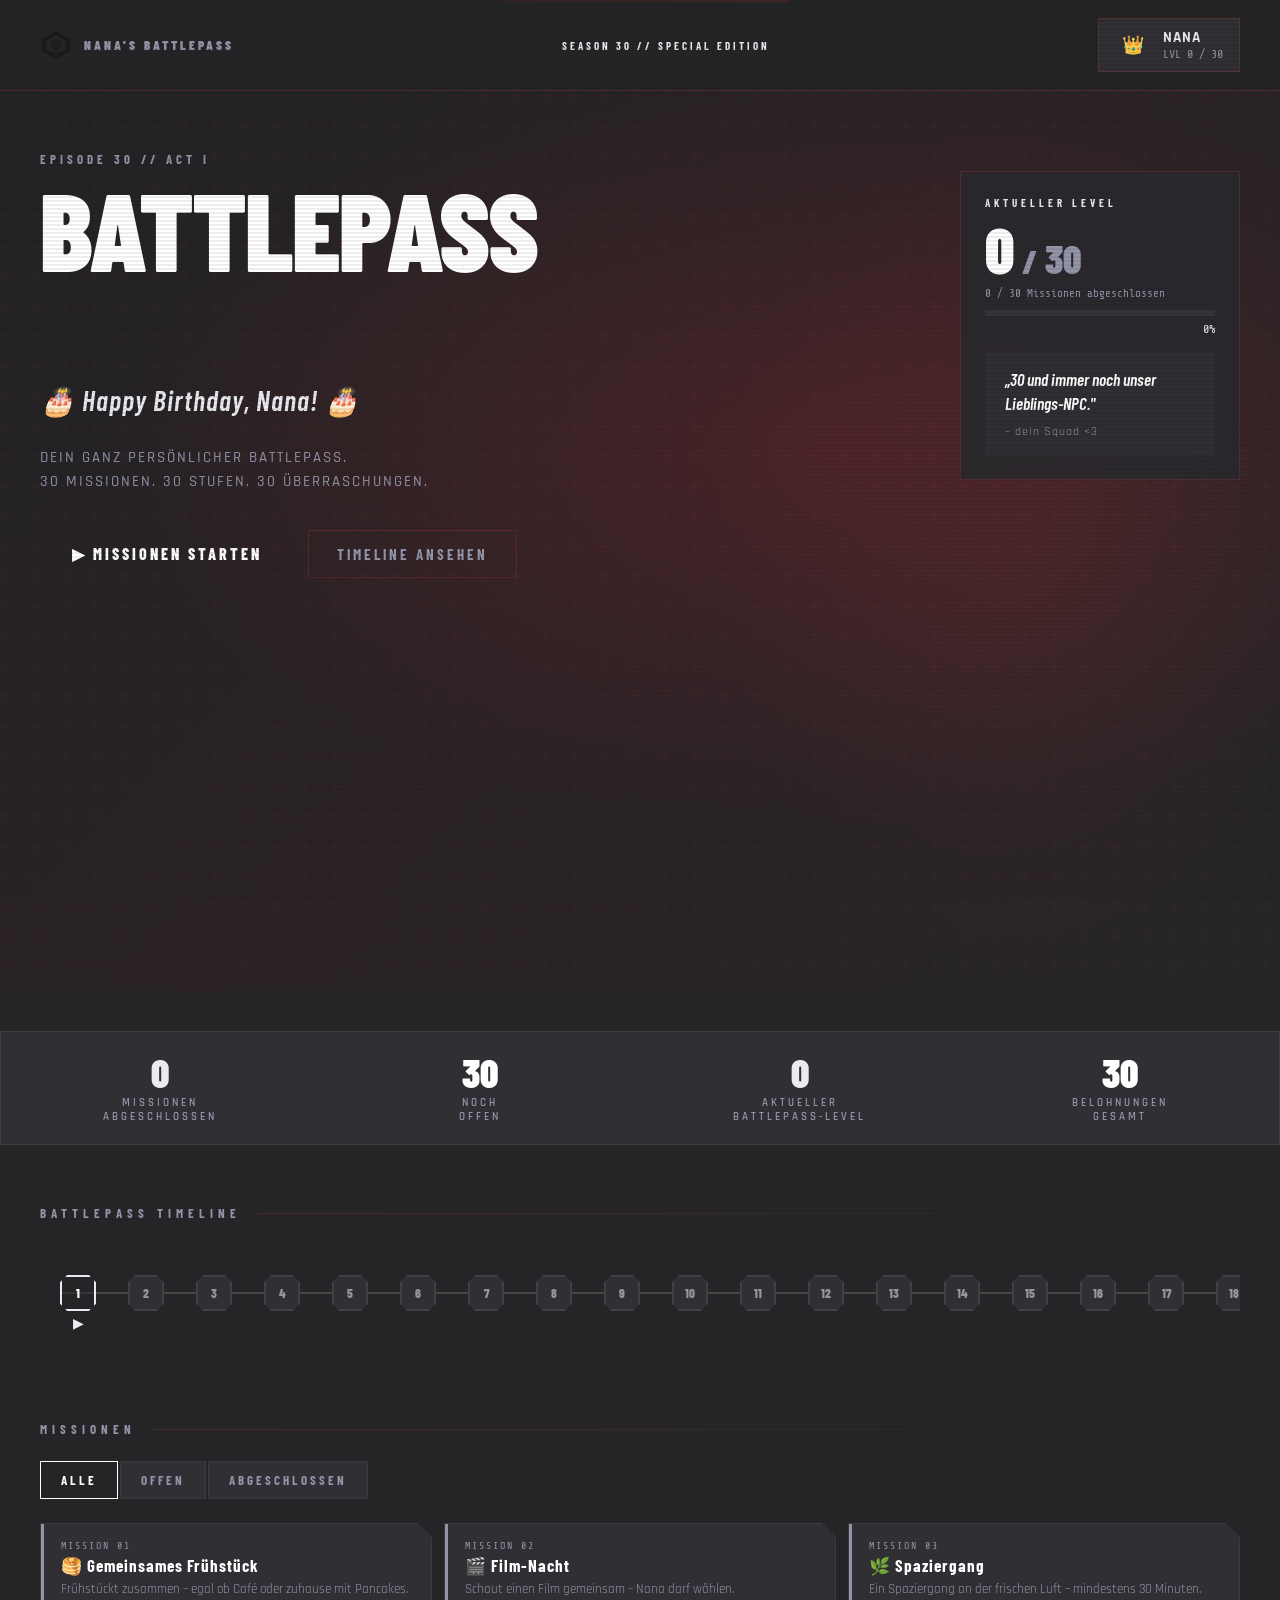
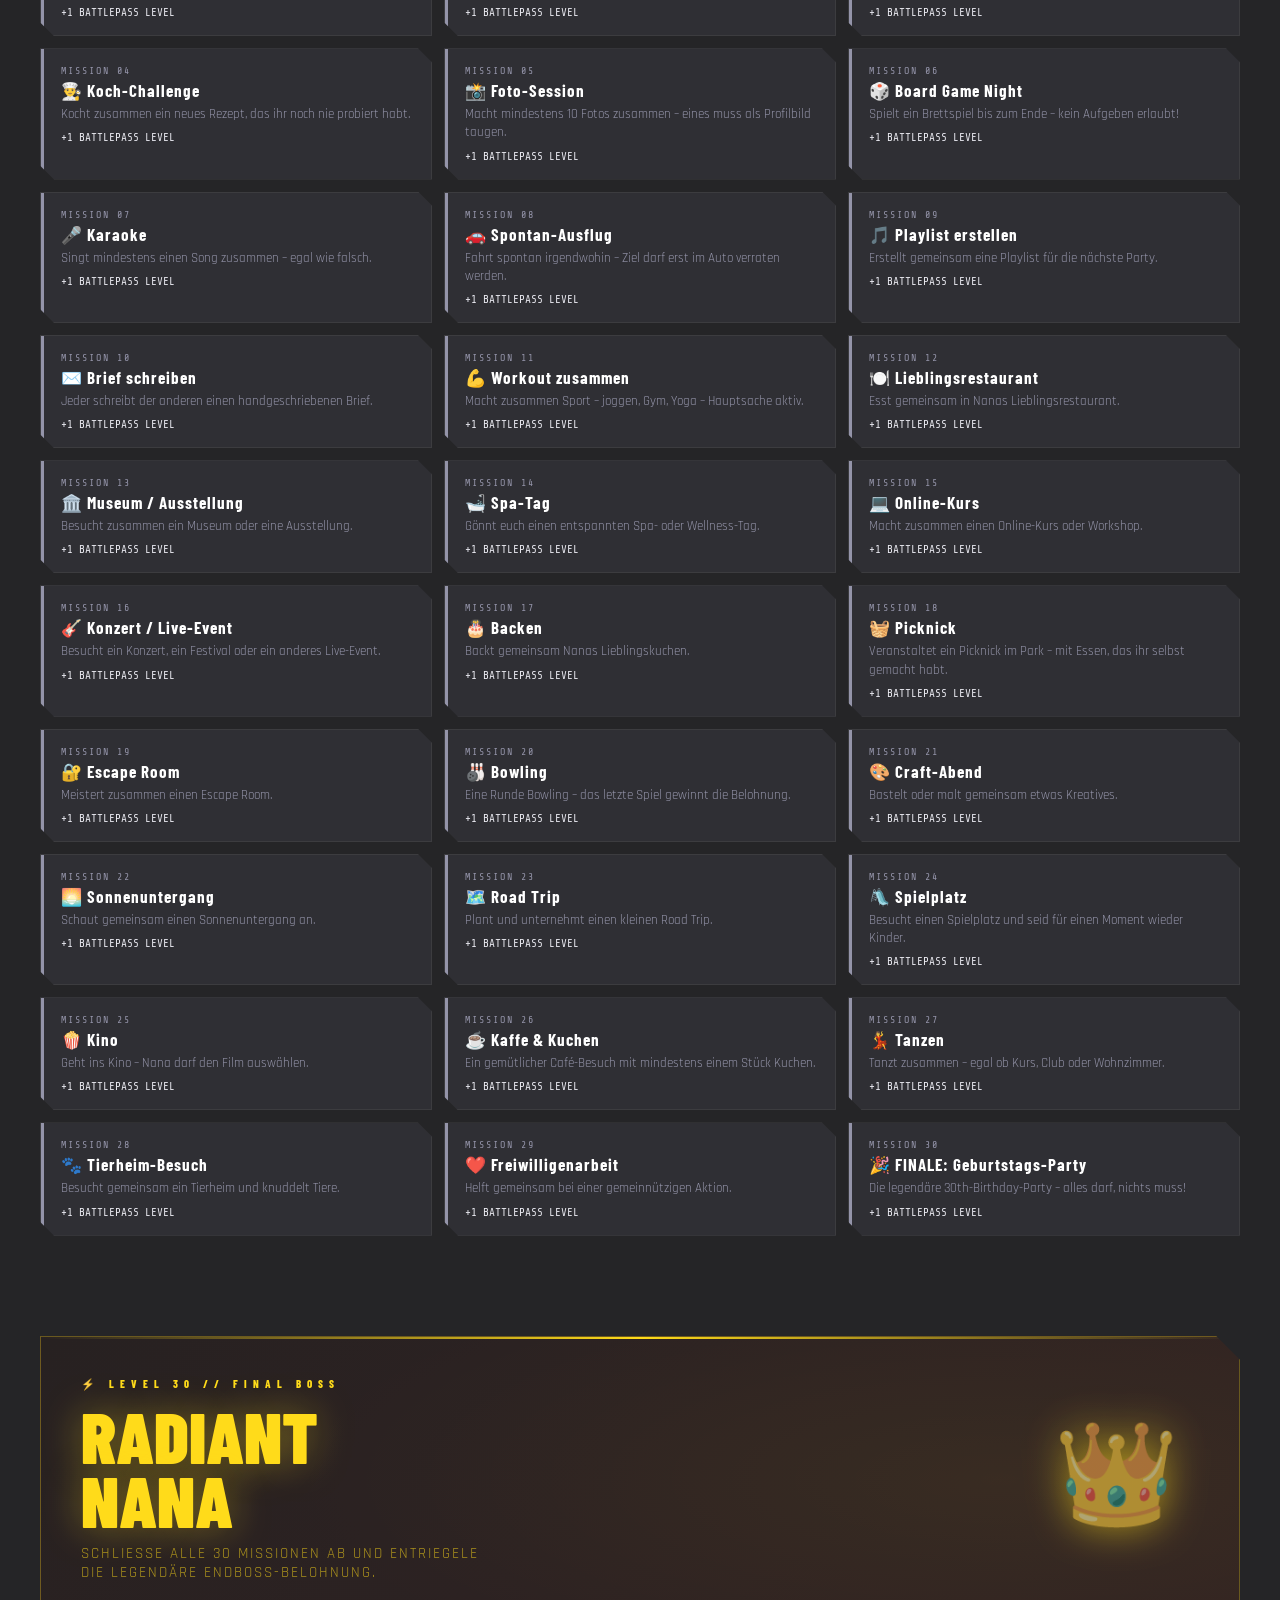
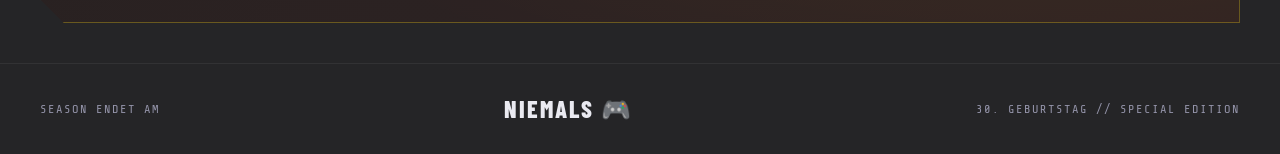
==== index.html @ 67cdf4f7 "Update index.html" ====
<!DOCTYPE html>
<html lang="de">
<head>
<meta charset="UTF-8">
<meta name="viewport" content="width=device-width, initial-scale=1.0">
<title>NANA'S BATTLEPASS // 30TH SEASON</title>
<link rel="preconnect" href="https://fonts.googleapis.com">
<link href="https://fonts.googleapis.com/css2?family=Rajdhani:wght@400;500;600;700&family=Barlow+Condensed:ital,wght@0,400;0,600;0,700;0,800;0,900;1,400&family=Share+Tech+Mono&display=swap" rel="stylesheet">
<style>
  :root {<!DOCTYPE html>
<html lang="de">
<head>
<meta charset="UTF-8">
<meta name="viewport" content="width=device-width, initial-scale=1.0">
<title>NANA'S BATTLEPASS // 30TH SEASON</title>
<link rel="preconnect" href="https://fonts.googleapis.com">
<link href="https://fonts.googleapis.com/css2?family=Rajdhani:wght@400;500;600;700&family=Barlow+Condensed:ital,wght@0,400;0,600;0,700;0,800;0,900;1,700;1,800;1,900&family=Share+Tech+Mono&display=swap" rel="stylesheet">
<link rel="stylesheet" href="style.css">
</head>
<body>
<div class="app">

<!-- ══════════════════ SIDEBAR ══════════════════ -->
<aside class="sidebar">

  <div class="sb-logo">
    <!-- Valorant V-Logo mit SVG Filter-Glow -->
    <svg viewBox="0 0 44 44" fill="none" xmlns="http://www.w3.org/2000/svg">
      <defs>
        <filter id="vglow" x="-40%" y="-40%" width="180%" height="180%">
          <feGaussianBlur in="SourceGraphic" stdDeviation="2.5" result="blur"/>
          <feMerge>
            <feMergeNode in="blur"/>
            <feMergeNode in="blur"/>
            <feMergeNode in="SourceGraphic"/>
          </feMerge>
        </filter>
      </defs>
      <path d="M6 8 L22 36 L38 8 L31 8 L22 26 L13 8Z"
            fill="#ff3848" filter="url(#vglow)"/>
    </svg>
  </div>

  <nav class="nav">
    <div class="nav-i on">
      <span class="ni">
        <!-- Crosshair icon -->
        <svg width="14" height="14" viewBox="0 0 14 14" fill="currentColor">
          <path d="M7 0v2.5M7 11.5V14M0 7h2.5M11.5 7H14M7 4.5a2.5 2.5 0 100 5 2.5 2.5 0 000-5z"/>
        </svg>
      </span>
      Battlepass
    </div>
    <div class="nav-i">
      <span class="ni">
        <svg width="14" height="14" viewBox="0 0 14 14" fill="currentColor">
          <rect x="1" y="2" width="12" height="1.5" rx=".5"/>
          <rect x="1" y="6" width="9" height="1.5" rx=".5"/>
          <rect x="1" y="10" width="11" height="1.5" rx=".5"/>
        </svg>
      </span>
      Missionen
    </div>
    <div class="nav-i">
      <span class="ni">
        <svg width="14" height="14" viewBox="0 0 14 14" fill="currentColor">
          <path d="M7 1L8.8 5.2l4.5.4-3.3 2.9 1 4.4L7 10.6l-4 2.3 1-4.4L.8 5.6l4.5-.4z"/>
        </svg>
      </span>
      Rewards
    </div>
    <div class="nav-i">
      <span class="ni">
        <svg width="14" height="14" viewBox="0 0 14 14" fill="currentColor">
          <rect x="1" y="1" width="12" height="9" rx="1" fill="none" stroke="currentColor" stroke-width="1.5"/>
          <path d="M4 13h6M7 10v3"/>
        </svg>
      </span>
      Agent File
    </div>
    <div class="nav-i">
      <span class="ni">
        <svg width="14" height="14" viewBox="0 0 14 14" fill="currentColor">
          <path d="M1 11l3-6 3 4 2-3 4 5H1z"/>
        </svg>
      </span>
      Stats
    </div>
    <div class="nav-i">
      <span class="ni">
        <svg width="14" height="14" viewBox="0 0 14 14" fill="currentColor">
          <circle cx="7" cy="7" r="6" fill="none" stroke="currentColor" stroke-width="1.5"/>
          <path d="M7 6v4M7 4v.5"/>
        </svg>
      </span>
      About Us
    </div>
  </nav>

  <!-- Sidebar bottom: episode label + controls -->
  <div class="sb-bot">
    <div class="sb-ep">EPISODE 30<br>ACT I</div>
    <div class="sb-row">
      <!-- Discord icon -->
      <span class="sb-btn" title="Discord">
        <svg width="16" height="16" viewBox="0 0 16 16" fill="currentColor">
          <path d="M13.4 3a11.6 11.6 0 00-2.9-.9l-.1.2c1 .3 2 .7 2.9 1.3a9.8 9.8 0 00-7.6 0C6.6 3 7.6 2.6 8.6 2.3l-.1-.2c-1 .2-2 .5-2.9.9A12 12 0 002 12.3a8.7 8.7 0 004.4 1.6l.7-1a6 6 0 01-1.8-.9l.4-.3a7 7 0 006.6 0l.4.3c-.6.4-1.2.7-1.8.9l.7 1A8.7 8.7 0 0014 12.3 12 12 0 0013.4 3zM6 10.5c-.7 0-1.3-.6-1.3-1.4S5.3 7.7 6 7.7s1.3.7 1.3 1.4S6.7 10.5 6 10.5zm4 0c-.7 0-1.3-.6-1.3-1.4s.6-1.4 1.3-1.4 1.3.7 1.3 1.4-.6 1.4-1.3 1.4z"/>
        </svg>
      </span>
      <!-- Settings icon -->
      <span class="sb-btn" title="Settings">
        <svg width="16" height="16" viewBox="0 0 16 16" fill="currentColor">
          <path d="M8 5a3 3 0 100 6A3 3 0 008 5zm0 1.5a1.5 1.5 0 110 3 1.5 1.5 0 010-3z"/>
          <path d="M8 0l1 2.3a6 6 0 011.7 1L13 2.6l1.4 1.4-1 2.3a6 6 0 010 2L15 10.6 13.4 12l-2.3-1a6 6 0 01-1.7 1L8 14.5l-1.5-1.5.3-2.5A6 6 0 015 9.5L2.6 10.6 1 9l1-2.3a6 6 0 010-2L.6 2.6 2.2 1l2.3 1A6 6 0 016 1L8 0z" opacity=".4"/>
        </svg>
      </span>
      <span class="sb-snd">SOUND: ON</span>
    </div>

    <!-- Red waveform decoration (like in screenshot) -->
    <svg width="140" height="18" viewBox="0 0 140 18" style="margin-top:8px;opacity:.35">
      <defs>
        <filter id="wglow"><feGaussianBlur stdDeviation="1" result="b"/><feMerge><feMergeNode in="b"/><feMergeNode in="SourceGraphic"/></feMerge></filter>
      </defs>
      <g fill="#ff3848" filter="url(#wglow)">
        <rect x="0"   y="8" width="3" height="2"/>
        <rect x="5"   y="6" width="3" height="6"/>
        <rect x="10"  y="4" width="3" height="10"/>
        <rect x="15"  y="7" width="3" height="4"/>
        <rect x="20"  y="5" width="3" height="8"/>
        <rect x="25"  y="9" width="3" height="1"/>
        <rect x="30"  y="6" width="3" height="6"/>
        <rect x="35"  y="3" width="3" height="12"/>
        <rect x="40"  y="7" width="3" height="4"/>
        <rect x="45"  y="5" width="3" height="8"/>
        <rect x="50"  y="8" width="3" height="2"/>
        <rect x="55"  y="4" width="3" height="10"/>
        <rect x="60"  y="6" width="3" height="6"/>
        <rect x="65"  y="9" width="3" height="1"/>
        <rect x="70"  y="5" width="3" height="8"/>
        <rect x="75"  y="3" width="3" height="12"/>
        <rect x="80"  y="7" width="3" height="4"/>
        <rect x="85"  y="6" width="3" height="6"/>
        <rect x="90"  y="8" width="3" height="2"/>
        <rect x="95"  y="5" width="3" height="8"/>
        <rect x="100" y="4" width="3" height="10"/>
        <rect x="105" y="7" width="3" height="4"/>
        <rect x="110" y="6" width="3" height="6"/>
        <rect x="115" y="9" width="3" height="1"/>
        <rect x="120" y="5" width="3" height="8"/>
        <rect x="125" y="3" width="3" height="12"/>
        <rect x="130" y="7" width="3" height="4"/>
        <rect x="135" y="8" width="3" height="2"/>
      </g>
    </svg>
  </div>

</aside><!-- /sidebar -->

<!-- ══════════════════ MAIN ══════════════════ -->
<div class="main">

  <!-- TOPBAR -->
  <div class="top">
    <div class="top-ep" id="hep-t"><b>EPISODE 30</b> // ACT I</div>
    <div class="top-r">
      <div class="pchip">
        <div class="pav" id="pav-t">👸</div>
        <div>
          <div class="pnm" id="pnm-t">Birthday Queen <span class="pcr">👑</span></div>
          <div class="plv" id="plv-t">Level 0</div>
        </div>
        <!-- Dropdown chevron -->
        <svg width="12" height="12" viewBox="0 0 12 12" fill="#6a6a82" style="margin-left:6px">
          <path d="M2 4l4 4 4-4" stroke="#6a6a82" stroke-width="1.5" fill="none" stroke-linecap="round"/>
        </svg>
      </div>
      <div class="menu-b"><span></span><span></span><span></span></div>
    </div>
  </div>

  <!-- CONTENT -->
  <div class="cnt">

    <!-- LEFT COLUMN -->
    <div class="lcol">

      <!-- ════ HERO BANNER ════ -->
      <div class="hero">
        <!-- Layered background with red radial glows -->
        <div class="hbg"></div>

        <!-- Diagonal red slashes (copied from screenshot geometry) -->
        <div class="hslash"></div>
        <div class="hslash"></div>
        <div class="hslash"></div>
        <div class="hslash"></div>

        <!-- Large Valorant V watermark behind character -->
        <svg class="h-vmark" viewBox="0 0 200 200" xmlns="http://www.w3.org/2000/svg">
          <path d="M20 20 L100 175 L180 20 L152 20 L100 135 L48 20Z" fill="#ff3848"/>
        </svg>

        <!-- Character silhouette + glow layers -->
        <div class="hchar">
          <div class="hchar-hair"></div>
          <div class="hchar-body"></div>
          <div class="hchar-glow"></div>
        </div>

        <!-- Floating annotation -->
        <div class="h-anno" id="hanno-t">
          <span class="big">30 und</span><br>immer noch<br>our duo &lt;3
        </div>

        <!-- Crown / icon above annotation (like screenshot) -->
        <div style="position:absolute;z-index:7;right:218px;top:8px;font-size:28px;
                    filter:drop-shadow(0 0 10px rgba(255,56,72,.6));opacity:.9;">👑</div>

        <!-- Hero text block -->
        <div class="htxt">
          <div class="h-ep" id="hep-t2"><b>EPISODE 30</b> // ACT I</div>

          <div class="h-title">
            BATTLEPASS<span class="h-title-k">N</span>
          </div>

          <!-- Italic script subtitle with decorative lines -->
          <div class="h-sub" id="hsub-t">🎂 Happy Birthday!</div>

          <div class="h-desc" id="hdesc-t">FÜR DIE BESTE GAMERIN &amp; DUO PARTNERIN &lt;3</div>

          <div class="h-btns">
            <button class="br" onclick="scrollBP()">BATTLEPASS ANSEHEN ›</button>
            <button class="bg"><span class="play-c">▶</span> TRAILER ABSPIELEN</button>
          </div>
        </div>

      </div><!-- /hero -->

      <!-- ════ BATTLEPASS LEVELS ════ -->
      <div class="bp-s">
        <div class="bp-lbl">BATTLEPASS LEVELS</div>
        <div class="bp-r" id="bp-row">
          <!-- Rendered by app.js -->
        </div>
      </div>

      <!-- ════ TIMELINE ════ -->
      <div class="tl-w">
        <div class="tl-r" id="tl-row">
          <!-- Rendered by app.js -->
        </div>
      </div>

      <!-- ════ BOTTOM PANEL ════ -->
      <div class="bot">

        <!-- Daily Missions -->
        <div class="bb daily">
          <div class="bb-t">
            DAILY MISSIONS
            <div class="bb-timer">
              <!-- Clock icon -->
              <svg width="10" height="10" viewBox="0 0 10 10" fill="#6a6a82">
                <circle cx="5" cy="5" r="4" fill="none" stroke="#6a6a82" stroke-width="1"/>
                <path d="M5 3v2.5l1.5 1" stroke="#6a6a82" stroke-width=".8" stroke-linecap="round" fill="none"/>
              </svg>
              <span id="tmr">07:42:18</span> BIS RESET
            </div>
          </div>
          <div id="dm-list"><!-- Rendered by app.js --></div>
        </div>

        <!-- Bottom Quote -->
        <div class="bb quote">
          <!-- Valorant mini-V logo (like in screenshot) -->
          <div class="bq-ic">
            <svg width="34" height="34" viewBox="0 0 44 44" fill="none">
              <defs>
                <filter id="bqglow" x="-50%" y="-50%" width="200%" height="200%">
                  <feGaussianBlur stdDeviation="2" result="b"/>
                  <feMerge><feMergeNode in="b"/><feMergeNode in="SourceGraphic"/></feMerge>
                </filter>
              </defs>
              <path d="M6 8 L22 36 L38 8 L31 8 L22 26 L13 8Z"
                    fill="#ff3848" filter="url(#bqglow)" opacity=".9"/>
            </svg>
          </div>
          <div>
            <div class="bq-t" id="bqt-t">Es ist nicht nur ein Spiel.<br>Es ist unsere Lobby.</div>
            <div class="bq-f" id="bqf-t">– seit gefühlt immer</div>
          </div>
        </div>

        <!-- Passive Ability -->
        <div class="bb abil">
          <div class="ab-h passive">PASSIVE ABILITY</div>
          <div class="ab-c">
            <div class="ab-i">❤️</div>
            <div>
              <div class="ab-t" id="abpt">Du machst jede Lobby einfach so.</div>
              <div class="ab-tag" id="abptag">[PASSIVE]</div>
            </div>
          </div>
        </div>

        <!-- Ultimate Ability -->
        <div class="bb abil">
          <div class="ab-h ult">ULTIMATE ABILITY</div>
          <div class="ab-c">
            <div class="ab-i">✨</div>
            <div>
              <div class="ab-t" id="abut">Bring Chaos, Good Vibes und Wins.</div>
              <div class="ab-tag" id="abutag">[ULT READY]</div>
            </div>
          </div>
        </div>

        <!-- Season End -->
        <div class="bb season">
          <div class="s-l">SAISON ENDET AM</div>
          <div class="s-d" id="sd-t">NIEMALS</div>
          <div class="s-s" id="ss-t">30. GEBURTSTAG</div>
          <div class="s-cake">🎂</div>
        </div>

      </div><!-- /bot -->

    </div><!-- /lcol -->

    <!-- ══════════════════ RIGHT COLUMN ══════════════════ -->
    <div class="rcol">

      <!-- Level display -->
      <div class="rl">
        <div class="rl-l">AKTUELLER LEVEL</div>
        <div class="rl-n">
          <span id="rln">0</span>
          <span class="rl-sep">/</span>
          <span class="rl-tot">30</span>
        </div>
        <div class="rl-sub"><span id="rlm">0</span> / 30 MISSIONEN ABGESCHLOSSEN</div>

        <!-- XP bar -->
        <div class="xp-o">
          <div class="xp-f" id="xpb" style="width:0%"></div>
        </div>
        <div class="xp-p" id="xpp">0%</div>
      </div>

      <!-- Quote block -->
      <div class="rq">
        <div class="rq-qm">❝</div>
        <div class="rq-t" id="rqt-t">Hardstuck?<br>Nein.<br>Lifestyle.</div>
        <div class="rq-f" id="rqf-t">– dein Onkel &amp; Duo</div>
        <!-- Gold rank badge (like in screenshot) -->
        <div class="rq-m">
          <svg width="32" height="32" viewBox="0 0 32 32">
            <defs>
              <filter id="gg"><feGaussianBlur stdDeviation="1.5" result="b"/><feMerge><feMergeNode in="b"/><feMergeNode in="SourceGraphic"/></feMerge></filter>
            </defs>
            <!-- Crown/rank icon -->
            <path d="M4 22 L8 10 L16 18 L24 10 L28 22Z" fill="#ffd44f" filter="url(#gg)"/>
            <path d="M4 22h24v3H4z" fill="#d4a520"/>
          </svg>
        </div>
      </div>

      <!-- Filter tabs -->
      <div class="rt">
        <div class="rtb on" onclick="setTab('all',this)">ALLE</div>
        <div class="rtb" onclick="setTab('open',this)">AKTIV</div>
        <div class="rtb" onclick="setTab('done',this)">BELOHNUNG</div>
        <div class="rtb" onclick="setTab('premium',this)">PREMIUM</div>
        <div class="rt-ar">
          <span class="rt-a">‹</span>
          <span class="rt-a">›</span>
        </div>
      </div>

      <!-- Mission list -->
      <div class="ml" id="m-list">
        <!-- Rendered by app.js -->
      </div>

    </div><!-- /rcol -->

  </div><!-- /cnt -->
</div><!-- /main -->
</div><!-- /app -->

<!-- ════════════════ MISSION MODAL ════════════════ -->
<div class="ov" id="m-ov">
  <div class="mdl">
    <button class="mx" onclick="clAll()">✕</button>
    <div class="mb">
      <span class="m-em" id="mm-ic">🎯</span>
      <div class="m-tag">MISSION ABSCHLIESSEN</div>
      <div class="m-nm" id="mm-nm">–</div>
      <div class="m-ds" id="mm-ds">–</div>
      <div class="m-acts">
        <button class="br" onclick="confirmM()">✓ ABSCHLIESSEN</button>
        <button class="bg" onclick="clAll()" style="justify-content:center">ABBRECHEN</button>
      </div>
    </div>
  </div>
</div>

<!-- ════════════════ REWARD MODAL ════════════════ -->
<div class="ov" id="r-ov">
  <div class="mdl">
    <button class="mx" onclick="clAll()">✕</button>
    <div class="mb">
      <div class="rw-badge" id="rw-bd">LEVEL 1 FREIGESCHALTET</div>
      <div id="rw-env">
        <div class="rw-box" onclick="reveal()">🎁</div>
        <div class="rw-hint">⬡ TIPPE ZUM ÖFFNEN ⬡</div>
      </div>
      <div class="rw-rev" id="rw-rev">
        <div class="rw-nm" id="rw-nm">???</div>
        <div class="rw-rd" id="rw-ds">???</div>
      </div>
      <button class="bg" style="margin-top:16px;width:100%;justify-content:center" onclick="clAll()">WEITER</button>
    </div>
  </div>
</div>

<!-- ════════════════ LEVEL UP BANNER ════════════════ -->
<div class="lu" id="lu">
  <div class="lu-l">⬡ LEVEL UP ⬡</div>
  <div class="lu-n" id="lu-n">1</div>
</div>

<!-- ════════════════ CONFETTI ════════════════ -->
<div class="cfl" id="cfl"></div>

<!-- Scripts: config first, then app -->
<script src="config.js"></script>
<script src="app.js"></script>
</body>
</html>
    --red: #ff2a2a;
    --red-dark: #b81c1c;
    --red-glow: rgba(255, 42, 42, 0.4);
    --gold: #ffd700;
    --gold-glow: rgba(255, 215, 0, 0.4);
    --bg: #0d0d0f;
    --bg2: #111114;
    --bg3: #18181d;
    --bg4: #1e1e25;
    --text: #e8e8f0;
    --text-dim: #8888a0;
    --border: rgba(255,42,42,0.18);
    --border-dim: rgba(255,255,255,0.06);
    --cyan: #00e5ff;
    --purple: #a855f7;
  }

  *, *::before, *::after { box-sizing: border-box; margin: 0; padding: 0; }

  html { scroll-behavior: smooth; }

  body {
    background: var(--bg);
    color: var(--text);
    font-family: 'Rajdhani', sans-serif;
    min-height: 100vh;
    overflow-x: hidden;
  }

  /* ── SCANLINES & NOISE OVERLAY ── */
  body::before {
    content: '';
    position: fixed; inset: 0;
    background: repeating-linear-gradient(
      0deg,
      transparent,
      transparent 2px,
      rgba(0,0,0,0.08) 2px,
      rgba(0,0,0,0.08) 4px
    );
    pointer-events: none;
    z-index: 9999;
  }

  /* ── HERO SECTION ── */
  .hero {
    position: relative;
    min-height: 100vh;
    display: flex;
    flex-direction: column;
    overflow: hidden;
  }

  .hero-bg {
    position: absolute; inset: 0;
    background:
      radial-gradient(ellipse 80% 60% at 65% 40%, rgba(180,20,20,0.22) 0%, transparent 70%),
      radial-gradient(ellipse 40% 80% at 80% 50%, rgba(255,42,42,0.08) 0%, transparent 60%),
      linear-gradient(135deg, #0a0a0c 0%, #12090e 50%, #0d0d0f 100%);
    z-index: 0;
  }

  .hero-bg::after {
    content: '';
    position: absolute; inset: 0;
    background:
      url("data:image/svg+xml,%3Csvg width='60' height='60' viewBox='0 0 60 60' xmlns='http://www.w3.org/2000/svg'%3E%3Cg fill='none' fill-rule='evenodd'%3E%3Cg fill='%23ff2a2a' fill-opacity='0.03'%3E%3Cpath d='M36 34v-4h-2v4h-4v2h4v4h2v-4h4v-2h-4zm0-30V0h-2v4h-4v2h4v4h2V6h4V4h-4zM6 34v-4H4v4H0v2h4v4h2v-4h4v-2H6zM6 4V0H4v4H0v2h4v4h2V6h4V4H6z'/%3E%3C/g%3E%3C/g%3E%3C/svg%3E");
  }

  /* ── TOP BAR ── */
  .topbar {
    position: relative; z-index: 10;
    display: flex; align-items: center; justify-content: space-between;
    padding: 18px 40px;
    border-bottom: 1px solid var(--border);
    background: rgba(13,13,15,0.7);
    backdrop-filter: blur(12px);
  }

  .logo {
    display: flex; align-items: center; gap: 12px;
    font-family: 'Barlow Condensed', sans-serif;
    font-weight: 900; font-size: 13px; letter-spacing: 3px;
    color: var(--text-dim);
    text-transform: uppercase;
  }

  .logo-icon {
    width: 32px; height: 32px;
  }

  .logo-icon path { fill: var(--red); }

  .season-badge {
    font-family: 'Barlow Condensed', sans-serif;
    font-size: 11px; font-weight: 700; letter-spacing: 3px;
    color: var(--red);
    border: 1px solid var(--red);
    padding: 4px 12px;
    text-transform: uppercase;
  }

  .profile-chip {
    display: flex; align-items: center; gap: 12px;
    background: var(--bg3);
    border: 1px solid var(--border);
    padding: 8px 16px;
  }

  .profile-avatar {
    width: 36px; height: 36px;
    background: linear-gradient(135deg, var(--red-dark), var(--red));
    display: flex; align-items: center; justify-content: center;
    font-size: 18px;
  }

  .profile-info { line-height: 1.2; }
  .profile-name { font-weight: 700; font-size: 15px; letter-spacing: 1px; }
  .profile-level { font-size: 12px; color: var(--text-dim); font-family: 'Share Tech Mono', monospace; }

  /* ── HERO CONTENT ── */
  .hero-content {
    position: relative; z-index: 5;
    padding: 60px 40px 40px;
    max-width: 700px;
  }

  .episode-label {
    font-family: 'Barlow Condensed', sans-serif;
    font-size: 13px; font-weight: 700; letter-spacing: 4px;
    color: var(--text-dim); text-transform: uppercase;
    margin-bottom: 12px;
  }

  .episode-label span { color: var(--red); }

  .hero-title {
    font-family: 'Barlow Condensed', sans-serif;
    font-size: clamp(60px, 9vw, 110px);
    font-weight: 900; line-height: 0.9;
    text-transform: uppercase;
    letter-spacing: -2px;
    margin-bottom: 6px;
  }

  .hero-title .title-main { color: #fff; display: block; }

  .hero-title .title-accent {
    color: transparent;
    -webkit-text-stroke: 2px var(--red);
    display: block;
    font-style: italic;
  }

  .hero-subtitle {
    font-family: 'Barlow Condensed', sans-serif;
    font-size: clamp(18px, 3vw, 28px);
    font-weight: 600; font-style: italic;
    color: var(--red);
    margin-bottom: 28px;
    letter-spacing: 1px;
  }

  .hero-desc {
    font-size: 15px; font-weight: 500;
    color: var(--text-dim); letter-spacing: 2px;
    text-transform: uppercase;
    margin-bottom: 36px;
    max-width: 500px;
    line-height: 1.6;
  }

  .hero-btns { display: flex; gap: 14px; flex-wrap: wrap; }

  .btn-primary {
    background: var(--red);
    color: #fff;
    border: none;
    padding: 14px 32px;
    font-family: 'Barlow Condensed', sans-serif;
    font-weight: 800; font-size: 16px; letter-spacing: 3px;
    text-transform: uppercase;
    cursor: pointer;
    position: relative;
    overflow: hidden;
    transition: all 0.2s;
    clip-path: polygon(0 0, calc(100% - 10px) 0, 100% 10px, 100% 100%, 10px 100%, 0 calc(100% - 10px));
  }

  .btn-primary:hover { background: #ff4444; transform: translateY(-2px); box-shadow: 0 8px 30px var(--red-glow); }

  .btn-secondary {
    background: transparent;
    color: var(--text-dim);
    border: 1px solid var(--border);
    padding: 14px 28px;
    font-family: 'Barlow Condensed', sans-serif;
    font-weight: 700; font-size: 15px; letter-spacing: 3px;
    text-transform: uppercase;
    cursor: pointer;
    transition: all 0.2s;
  }

  .btn-secondary:hover { border-color: var(--red); color: var(--red); }

  /* ── PROGRESS PANEL ── */
  .progress-panel {
    position: absolute;
    top: 80px; right: 40px;
    width: 280px;
    z-index: 10;
  }

  .progress-panel-inner {
    background: rgba(18,18,22,0.92);
    border: 1px solid var(--border);
    padding: 24px;
    backdrop-filter: blur(20px);
    position: relative;
  }

  .progress-panel-inner::before {
    content: '';
    position: absolute; top: 0; left: 0; right: 0;
    height: 2px;
    background: linear-gradient(90deg, var(--red), transparent);
  }

  .progress-label {
    font-family: 'Barlow Condensed', sans-serif;
    font-size: 11px; font-weight: 700; letter-spacing: 4px;
    color: var(--red); text-transform: uppercase;
    margin-bottom: 8px;
  }

  #current-level-display {
    font-family: 'Barlow Condensed', sans-serif;
    font-size: 64px; font-weight: 900; line-height: 1;
    color: #fff;
    display: flex; align-items: baseline; gap: 8px;
  }

  #current-level-display .of { font-size: 32px; color: var(--text-dim); }
  #current-level-display .total { font-size: 40px; color: var(--text-dim); }

  .xp-label {
    font-family: 'Share Tech Mono', monospace;
    font-size: 11px; color: var(--text-dim);
    margin: 6px 0 10px;
  }

  .xp-label span { color: var(--red); }

  .progress-bar-outer {
    background: rgba(255,255,255,0.06);
    height: 6px;
    position: relative; overflow: hidden;
  }

  .progress-bar-fill {
    height: 100%;
    background: linear-gradient(90deg, var(--red-dark), var(--red));
    transition: width 1s ease;
    position: relative;
  }

  .progress-bar-fill::after {
    content: '';
    position: absolute; right: 0; top: -2px;
    width: 10px; height: 10px;
    background: var(--red);
    border-radius: 50%;
    box-shadow: 0 0 8px var(--red);
  }

  .progress-pct {
    font-family: 'Share Tech Mono', monospace;
    font-size: 12px; color: var(--red);
    text-align: right; margin-top: 6px;
  }

  /* ── QUOTE BOX ── */
  .quote-box {
    background: rgba(24,24,29,0.9);
    border-left: 3px solid var(--red);
    padding: 16px 20px;
    margin-top: 16px;
    position: relative;
  }

  .quote-text {
    font-family: 'Barlow Condensed', sans-serif;
    font-size: 17px; font-weight: 600; font-style: italic;
    line-height: 1.4; color: #fff;
  }

  .quote-from {
    font-size: 12px; color: var(--text-dim);
    margin-top: 8px; letter-spacing: 1px;
  }

  /* ── BATTLEPASS SECTION ── */
  .section {
    position: relative; z-index: 5;
    padding: 0 40px 60px;
  }

  .section-title {
    font-family: 'Barlow Condensed', sans-serif;
    font-size: 13px; font-weight: 700; letter-spacing: 5px;
    text-transform: uppercase; color: var(--text-dim);
    margin-bottom: 24px;
    display: flex; align-items: center; gap: 16px;
  }

  .section-title::after {
    content: '';
    flex: 1; height: 1px;
    background: linear-gradient(90deg, var(--border), transparent);
  }

  /* ── TIMELINE ── */
  .timeline-wrapper {
    position: relative;
    padding: 20px 0 40px;
    overflow-x: auto;
    scrollbar-width: thin;
    scrollbar-color: var(--red) transparent;
  }

  .timeline {
    display: flex;
    align-items: center;
    gap: 0;
    min-width: max-content;
    padding: 10px 20px;
    position: relative;
  }

  .timeline-line {
    position: absolute;
    left: 20px; right: 20px;
    top: 50%;
    height: 2px;
    background: rgba(255,255,255,0.08);
    transform: translateY(-50%);
    z-index: 0;
  }

  .timeline-node {
    position: relative; z-index: 1;
    display: flex; flex-direction: column; align-items: center;
    cursor: pointer;
    transition: transform 0.2s;
  }

  .timeline-node:hover { transform: translateY(-4px); }

  .timeline-connector {
    width: 32px; height: 2px;
    background: rgba(255,255,255,0.08);
    z-index: 0;
  }

  .timeline-connector.done { background: var(--red); }

  .node-dot {
    width: 36px; height: 36px;
    border: 2px solid rgba(255,255,255,0.15);
    background: var(--bg2);
    display: flex; align-items: center; justify-content: center;
    position: relative;
    transition: all 0.3s;
    clip-path: polygon(20% 0%, 80% 0%, 100% 20%, 100% 80%, 80% 100%, 20% 100%, 0% 80%, 0% 20%);
  }

  .timeline-node.done .node-dot {
    border-color: var(--red);
    background: var(--red-dark);
    box-shadow: 0 0 12px var(--red-glow);
  }

  .timeline-node.current .node-dot {
    border-color: var(--red);
    background: var(--red);
    box-shadow: 0 0 20px var(--red-glow), 0 0 40px var(--red-glow);
    animation: pulse 2s infinite;
  }

  .timeline-node.locked .node-dot {
    border-color: rgba(255,255,255,0.08);
    background: var(--bg3);
  }

  @keyframes pulse {
    0%, 100% { box-shadow: 0 0 20px var(--red-glow), 0 0 40px var(--red-glow); }
    50% { box-shadow: 0 0 30px var(--red-glow), 0 0 60px var(--red-glow); }
  }

  .node-num {
    font-family: 'Barlow Condensed', sans-serif;
    font-size: 13px; font-weight: 800;
    color: rgba(255,255,255,0.5);
  }

  .timeline-node.done .node-num,
  .timeline-node.current .node-num { color: #fff; }

  .node-icon {
    font-size: 14px;
    position: absolute; bottom: -22px;
  }

  /* ── MISSIONS GRID ── */
  .missions-grid {
    display: grid;
    grid-template-columns: repeat(auto-fill, minmax(300px, 1fr));
    gap: 12px;
    margin-top: 24px;
  }

  .mission-card {
    background: var(--bg3);
    border: 1px solid var(--border-dim);
    padding: 16px 20px;
    cursor: pointer;
    transition: all 0.25s;
    position: relative;
    overflow: hidden;
    clip-path: polygon(0 0, calc(100% - 14px) 0, 100% 14px, 100% 100%, 14px 100%, 0 calc(100% - 14px));
  }

  .mission-card::before {
    content: '';
    position: absolute; left: 0; top: 0; bottom: 0;
    width: 3px;
    background: var(--text-dim);
    transition: background 0.3s;
  }

  .mission-card:hover {
    border-color: var(--border);
    background: var(--bg4);
    transform: translateX(4px);
  }

  .mission-card:hover::before { background: var(--red); }

  .mission-card.completed {
    border-color: rgba(255,42,42,0.3);
    background: rgba(184,28,28,0.12);
  }

  .mission-card.completed::before { background: var(--red); }

  .mission-card.completed::after {
    content: '✓';
    position: absolute; right: 16px; top: 50%;
    transform: translateY(-50%);
    font-size: 22px; color: var(--red);
    font-family: 'Barlow Condensed', sans-serif; font-weight: 900;
  }

  .mission-number {
    font-family: 'Share Tech Mono', monospace;
    font-size: 10px; color: var(--text-dim);
    letter-spacing: 2px; margin-bottom: 4px;
  }

  .mission-title {
    font-family: 'Barlow Condensed', sans-serif;
    font-size: 17px; font-weight: 700; letter-spacing: 1px;
    color: #fff; margin-bottom: 4px;
  }

  .mission-desc {
    font-size: 13px; color: var(--text-dim);
    line-height: 1.4;
  }

  .mission-xp {
    font-family: 'Share Tech Mono', monospace;
    font-size: 11px; color: var(--red);
    margin-top: 8px;
  }

  /* ── REWARD MODAL ── */
  .modal-overlay {
    position: fixed; inset: 0;
    background: rgba(0,0,0,0.85);
    z-index: 1000;
    display: flex; align-items: center; justify-content: center;
    opacity: 0; pointer-events: none;
    transition: opacity 0.3s;
    backdrop-filter: blur(8px);
  }

  .modal-overlay.active { opacity: 1; pointer-events: all; }

  .modal {
    background: var(--bg2);
    border: 1px solid var(--border);
    width: 90%; max-width: 500px;
    position: relative;
    padding: 40px;
    transform: scale(0.9) translateY(20px);
    transition: all 0.3s;
    clip-path: polygon(0 0, calc(100% - 20px) 0, 100% 20px, 100% 100%, 20px 100%, 0 calc(100% - 20px));
  }

  .modal-overlay.active .modal {
    transform: scale(1) translateY(0);
  }

  .modal::before {
    content: '';
    position: absolute; top: 0; left: 0; right: 0;
    height: 2px;
    background: linear-gradient(90deg, var(--red), transparent, var(--red));
  }

  .modal-close {
    position: absolute; top: 16px; right: 20px;
    background: none; border: none; color: var(--text-dim);
    font-size: 22px; cursor: pointer; font-family: 'Barlow Condensed', sans-serif; font-weight: 700;
    transition: color 0.2s;
  }

  .modal-close:hover { color: var(--red); }

  /* Mission complete modal */
  .modal-type-mission .modal-icon { font-size: 48px; margin-bottom: 16px; text-align: center; }
  .modal-type-mission .modal-title {
    font-family: 'Barlow Condensed', sans-serif;
    font-size: 28px; font-weight: 900; letter-spacing: 2px;
    text-transform: uppercase; color: var(--red);
    text-align: center; margin-bottom: 8px;
  }
  .modal-type-mission .modal-body {
    font-size: 15px; color: var(--text-dim); text-align: center; line-height: 1.6;
    margin-bottom: 24px;
  }

  /* Reward modal */
  .modal-type-reward .reward-envelope {
    text-align: center; margin-bottom: 24px;
    cursor: pointer;
  }

  .reward-box {
    width: 120px; height: 120px;
    margin: 0 auto 16px;
    background: linear-gradient(135deg, #1a0a0a, #2a0f0f);
    border: 2px solid var(--red);
    display: flex; align-items: center; justify-content: center;
    font-size: 50px;
    position: relative;
    animation: float 3s ease-in-out infinite;
    box-shadow: 0 0 30px var(--red-glow), inset 0 0 30px rgba(255,42,42,0.1);
    clip-path: polygon(10% 0%, 90% 0%, 100% 10%, 100% 90%, 90% 100%, 10% 100%, 0% 90%, 0% 10%);
  }

  @keyframes float {
    0%, 100% { transform: translateY(0); }
    50% { transform: translateY(-10px); }
  }

  .reward-box::after {
    content: '';
    position: absolute; inset: -4px;
    border: 1px solid rgba(255,42,42,0.2);
    clip-path: polygon(10% 0%, 90% 0%, 100% 10%, 100% 90%, 90% 100%, 10% 100%, 0% 90%, 0% 10%);
    animation: spin 4s linear infinite;
  }

  @keyframes spin {
    0% { transform: rotate(0deg); }
    100% { transform: rotate(360deg); }
  }

  .reward-reveal-text {
    font-family: 'Barlow Condensed', sans-serif;
    font-size: 14px; font-weight: 700; letter-spacing: 3px;
    color: var(--red); text-transform: uppercase;
    animation: blink 1.5s infinite;
  }

  @keyframes blink {
    0%, 100% { opacity: 1; }
    50% { opacity: 0.4; }
  }

  .reward-content { display: none; text-align: center; }
  .reward-content.revealed { display: block; animation: fadeIn 0.5s ease; }

  @keyframes fadeIn {
    from { opacity: 0; transform: scale(0.8); }
    to { opacity: 1; transform: scale(1); }
  }

  .reward-name {
    font-family: 'Barlow Condensed', sans-serif;
    font-size: 32px; font-weight: 900; letter-spacing: 2px;
    color: var(--gold);
    text-shadow: 0 0 20px var(--gold-glow);
    text-transform: uppercase; margin-bottom: 12px;
  }

  .reward-desc {
    font-size: 15px; color: var(--text-dim); line-height: 1.6;
    max-width: 360px; margin: 0 auto;
  }

  .reward-level-badge {
    font-family: 'Barlow Condensed', sans-serif;
    font-size: 11px; font-weight: 800; letter-spacing: 4px;
    color: var(--red); text-transform: uppercase;
    border: 1px solid var(--red);
    display: inline-block; padding: 4px 12px;
    margin-bottom: 20px;
  }

  /* ── STATS BAR ── */
  .stats-bar {
    display: flex; gap: 1px;
    background: var(--border-dim);
    margin: 40px 0 0;
    border: 1px solid var(--border-dim);
  }

  .stat-item {
    flex: 1;
    background: var(--bg3);
    padding: 20px;
    text-align: center;
  }

  .stat-value {
    font-family: 'Barlow Condensed', sans-serif;
    font-size: 40px; font-weight: 900;
    color: #fff; line-height: 1;
  }

  .stat-value.red { color: var(--red); }

  .stat-label {
    font-size: 11px; font-weight: 600; letter-spacing: 3px;
    color: var(--text-dim); text-transform: uppercase;
    margin-top: 4px;
  }

  /* ── FINAL BOSS ── */
  .final-boss {
    margin: 40px 40px;
    background: linear-gradient(135deg, #0f0808, #1a0a0a);
    border: 1px solid rgba(255,215,0,0.3);
    padding: 40px;
    position: relative;
    overflow: hidden;
    clip-path: polygon(0 0, calc(100% - 24px) 0, 100% 24px, 100% 100%, 24px 100%, 0 calc(100% - 24px));
  }

  .final-boss::before {
    content: '';
    position: absolute; inset: 0;
    background: radial-gradient(ellipse 60% 80% at 80% 50%, rgba(255,215,0,0.05), transparent);
  }

  .final-boss::after {
    content: '';
    position: absolute; top: 0; left: 0; right: 0;
    height: 2px;
    background: linear-gradient(90deg, transparent, var(--gold), transparent);
  }

  .final-boss-label {
    font-family: 'Barlow Condensed', sans-serif;
    font-size: 11px; font-weight: 800; letter-spacing: 6px;
    color: var(--gold); text-transform: uppercase;
    margin-bottom: 12px;
  }

  .final-boss-title {
    font-family: 'Barlow Condensed', sans-serif;
    font-size: clamp(36px, 6vw, 72px);
    font-weight: 900; line-height: 0.9;
    text-transform: uppercase;
    color: var(--gold);
    text-shadow: 0 0 40px var(--gold-glow);
    margin-bottom: 12px;
  }

  .final-boss-sub {
    font-size: 15px; color: rgba(255,215,0,0.6);
    letter-spacing: 2px; text-transform: uppercase;
    max-width: 400px;
  }

  .final-boss-icon {
    position: absolute; right: 60px; top: 50%;
    transform: translateY(-50%);
    font-size: 100px;
    opacity: 0.6;
    filter: drop-shadow(0 0 20px gold);
  }

  /* ── FOOTER ── */
  .footer {
    border-top: 1px solid var(--border-dim);
    padding: 30px 40px;
    display: flex; justify-content: space-between; align-items: center;
    flex-wrap: wrap; gap: 16px;
  }

  .footer-text {
    font-size: 12px; color: var(--text-dim);
    letter-spacing: 2px; text-transform: uppercase;
    font-family: 'Share Tech Mono', monospace;
  }

  .footer-date {
    font-family: 'Barlow Condensed', sans-serif;
    font-size: 24px; font-weight: 800;
    color: var(--red); letter-spacing: 2px;
  }

  /* ── CONFETTI ── */
  .confetti-container {
    position: fixed; inset: 0; pointer-events: none; z-index: 2000;
  }

  .confetti-piece {
    position: absolute;
    width: 8px; height: 8px;
    opacity: 0;
    animation: confettiFall 2.5s ease-in forwards;
  }

  @keyframes confettiFall {
    0% { transform: translateY(-20px) rotate(0deg); opacity: 1; }
    100% { transform: translateY(100vh) rotate(720deg); opacity: 0; }
  }

  /* ── LEVEL UP BANNER ── */
  .levelup-banner {
    position: fixed; top: -100px; left: 50%; transform: translateX(-50%);
    background: linear-gradient(135deg, #1a0808, #2d1010);
    border: 2px solid var(--red);
    padding: 20px 40px;
    z-index: 3000;
    text-align: center;
    clip-path: polygon(0 0, calc(100% - 16px) 0, 100% 16px, 100% 100%, 16px 100%, 0 calc(100% - 16px));
    box-shadow: 0 0 40px var(--red-glow);
    transition: top 0.5s cubic-bezier(0.34, 1.56, 0.64, 1);
    min-width: 300px;
  }

  .levelup-banner.show { top: 30px; }

  .levelup-text {
    font-family: 'Barlow Condensed', sans-serif;
    font-size: 11px; font-weight: 800; letter-spacing: 5px;
    color: var(--red); text-transform: uppercase;
  }

  .levelup-num {
    font-family: 'Barlow Condensed', sans-serif;
    font-size: 48px; font-weight: 900; line-height: 1;
    color: #fff;
  }

  /* ── RESPONSIVE ── */
  @media (max-width: 768px) {
    .topbar { padding: 14px 20px; }
    .hero-content { padding: 30px 20px 20px; }
    .progress-panel { position: relative; top: auto; right: auto; width: 100%; padding: 0 20px; margin-top: -20px; }
    .section { padding: 0 20px 40px; }
    .final-boss { margin: 20px; padding: 28px 20px; }
    .final-boss-icon { display: none; }
    .footer { padding: 20px; }
    .missions-grid { grid-template-columns: 1fr; }
  }

  /* ── GLOW EFFECTS ── */
  .glow-red { text-shadow: 0 0 20px var(--red-glow); }

  /* Tabs */
  .tabs {
    display: flex; gap: 2px;
    margin-bottom: 20px;
  }

  .tab-btn {
    font-family: 'Barlow Condensed', sans-serif;
    font-size: 13px; font-weight: 700; letter-spacing: 3px;
    padding: 10px 20px;
    background: var(--bg3);
    border: 1px solid var(--border-dim);
    color: var(--text-dim);
    cursor: pointer;
    text-transform: uppercase;
    transition: all 0.2s;
  }

  .tab-btn.active {
    background: var(--red);
    border-color: var(--red);
    color: #fff;
  }

  .tab-btn:hover:not(.active) { border-color: var(--border); color: var(--text); }

  .tab-content { display: none; }
  .tab-content.active { display: block; }
</style>
</head>
<body>

<!-- ══════════════════════ TOP BAR ══════════════════════ -->
<div class="topbar">
  <div class="logo">
    <svg class="logo-icon" viewBox="0 0 32 32" xmlns="http://www.w3.org/2000/svg">
      <path d="M16 2L2 10v12l14 8 14-8V10L16 2zm0 4l10 5.7v8.6L16 26 6 20.3V11.7L16 6z" fill="#ff2a2a"/>
      <path d="M16 10l-6 3.4v5.2L16 22l6-3.4v-5.2L16 10z" fill="#ff2a2a" opacity="0.5"/>
    </svg>
    NANA'S BATTLEPASS
  </div>
  <div class="season-badge">SEASON 30 // SPECIAL EDITION</div>
  <div class="profile-chip">
    <div class="profile-avatar">👑</div>
    <div class="profile-info">
      <div class="profile-name">NANA</div>
      <div class="profile-level" id="profile-level-text">LVL <span id="profile-lvl">0</span> / 30</div>
    </div>
  </div>
</div>

<!-- ══════════════════════ HERO ══════════════════════ -->
<section class="hero">
  <div class="hero-bg"></div>

  <div class="hero-content">
    <div class="episode-label">EPISODE 30 <span>//</span> ACT I</div>
    <h1 class="hero-title">
      <span class="title-main">BATTLEPASS</span>
      <span class="title-accent">30TH SEASON</span>
    </h1>
    <div class="hero-subtitle">🎂 Happy Birthday, Nana! 🎂</div>
    <p class="hero-desc">Dein ganz persönlicher Battlepass.<br>30 Missionen. 30 Stufen. 30 Überraschungen.</p>
    <div class="hero-btns">
      <button class="btn-primary" onclick="scrollToMissions()">▶ MISSIONEN STARTEN</button>
      <button class="btn-secondary" onclick="scrollToTimeline()">TIMELINE ANSEHEN</button>
    </div>
  </div>

  <!-- PROGRESS PANEL -->
  <div class="progress-panel">
    <div class="progress-panel-inner">
      <div class="progress-label">AKTUELLER LEVEL</div>
      <div id="current-level-display">
        <span id="level-num">0</span>
        <span class="of">/</span>
        <span class="total">30</span>
      </div>
      <div class="xp-label"><span id="missions-done">0</span> / 30 Missionen abgeschlossen</div>
      <div class="progress-bar-outer">
        <div class="progress-bar-fill" id="prog-bar" style="width: 0%"></div>
      </div>
      <div class="progress-pct" id="prog-pct">0%</div>

      <div class="quote-box">
        <div class="quote-text">„30 und immer noch unser Lieblings-NPC."</div>
        <div class="quote-from">– dein Squad &lt;3</div>
      </div>
    </div>
  </div>
</section>

<!-- ══════════════════════ STATS ══════════════════════ -->
<div class="stats-bar">
  <div class="stat-item">
    <div class="stat-value red" id="stat-done">0</div>
    <div class="stat-label">Missionen<br>Abgeschlossen</div>
  </div>
  <div class="stat-item">
    <div class="stat-value" id="stat-remaining">30</div>
    <div class="stat-label">Noch<br>Offen</div>
  </div>
  <div class="stat-item">
    <div class="stat-value red" id="stat-level">0</div>
    <div class="stat-label">Aktueller<br>Battlepass-Level</div>
  </div>
  <div class="stat-item">
    <div class="stat-value">30</div>
    <div class="stat-label">Belohnungen<br>Gesamt</div>
  </div>
</div>

<!-- ══════════════════════ TIMELINE ══════════════════════ -->
<section class="section" style="padding-top: 60px;" id="timeline-section">
  <div class="section-title">BATTLEPASS TIMELINE</div>
  <div class="timeline-wrapper">
    <div class="timeline" id="timeline">
      <div class="timeline-line"></div>
      <!-- Generated by JS -->
    </div>
  </div>
</section>

<!-- ══════════════════════ MISSIONS ══════════════════════ -->
<section class="section" id="missions-section">
  <div class="section-title">MISSIONEN</div>
  <div class="tabs">
    <button class="tab-btn active" onclick="setTab('all', this)">ALLE</button>
    <button class="tab-btn" onclick="setTab('open', this)">OFFEN</button>
    <button class="tab-btn" onclick="setTab('done', this)">ABGESCHLOSSEN</button>
  </div>
  <div class="missions-grid" id="missions-grid"></div>
</section>

<!-- ══════════════════════ FINAL BOSS ══════════════════════ -->
<div class="final-boss" id="final-boss">
  <div class="final-boss-label">⚡ LEVEL 30 // FINAL BOSS</div>
  <div class="final-boss-title">RADIANT<br>NANA</div>
  <div class="final-boss-sub">Schließe alle 30 Missionen ab und entriegele die legendäre Endboss-Belohnung.</div>
  <div class="final-boss-icon">👑</div>
</div>

<!-- ══════════════════════ FOOTER ══════════════════════ -->
<div class="footer">
  <div class="footer-text">Season endet am</div>
  <div class="footer-date">NIEMALS 🎮</div>
  <div class="footer-text">30. Geburtstag // Special Edition</div>
</div>

<!-- ══════════════════════ MODALS ══════════════════════ -->

<!-- Mission complete modal -->
<div class="modal-overlay" id="mission-modal">
  <div class="modal modal-type-mission">
    <button class="modal-close" onclick="closeModal('mission-modal')">✕</button>
    <div class="modal-icon" id="mm-icon">🎯</div>
    <div class="modal-title">MISSION ABGESCHLOSSEN!</div>
    <div class="modal-body" id="mm-body">Du hast diese Mission erfolgreich abgeschlossen.</div>
    <button class="btn-primary" style="width:100%; margin-top:0;" id="mm-reward-btn" onclick="openReward()">
      🎁 BELOHNUNG EINFORDERN
    </button>
  </div>
</div>

<!-- Reward modal -->
<div class="modal-overlay" id="reward-modal">
  <div class="modal modal-type-reward">
    <button class="modal-close" onclick="closeModal('reward-modal')">✕</button>
    <div class="reward-level-badge" id="rw-level-badge">LEVEL 1 FREIGESCHALTET</div>
    <div class="reward-envelope" id="reward-envelope" onclick="revealReward()">
      <div class="reward-box">🎁</div>
      <div class="reward-reveal-text">⬡ TIPPE ZUM ÖFFNEN ⬡</div>
    </div>
    <div class="reward-content" id="reward-content">
      <div class="reward-name" id="rw-name">???</div>
      <div class="reward-desc" id="rw-desc">???</div>
    </div>
    <button class="btn-secondary" style="width:100%; margin-top:24px;" onclick="closeModal('reward-modal')">
      WEITER
    </button>
  </div>
</div>

<!-- Level Up Banner -->
<div class="levelup-banner" id="levelup-banner">
  <div class="levelup-text">⬡ LEVEL UP ⬡</div>
  <div class="levelup-num" id="levelup-num">1</div>
</div>

<!-- Confetti Container -->
<div class="confetti-container" id="confetti"></div>

<!-- ══════════════════════ SCRIPT ══════════════════════ -->
<script>
// ════════════════════════════════════════════════════
// 🎮 MISSIONEN — HIER KANNST DU ALLES EINFACH BEARBEITEN
// ════════════════════════════════════════════════════
const MISSIONS = [
  {
    title: "Gemeinsames Frühstück",
    desc: "Frühstückt zusammen – egal ob Café oder zuhause mit Pancakes.",
    icon: "🥞"
  },
  {
    title: "Film-Nacht",
    desc: "Schaut einen Film gemeinsam – Nana darf wählen.",
    icon: "🎬"
  },
  {
    title: "Spaziergang",
    desc: "Ein Spaziergang an der frischen Luft – mindestens 30 Minuten.",
    icon: "🌿"
  },
  {
    title: "Koch-Challenge",
    desc: "Kocht zusammen ein neues Rezept, das ihr noch nie probiert habt.",
    icon: "👨‍🍳"
  },
  {
    title: "Foto-Session",
    desc: "Macht mindestens 10 Fotos zusammen – eines muss als Profilbild taugen.",
    icon: "📸"
  },
  {
    title: "Board Game Night",
    desc: "Spielt ein Brettspiel bis zum Ende – kein Aufgeben erlaubt!",
    icon: "🎲"
  },
  {
    title: "Karaoke",
    desc: "Singt mindestens einen Song zusammen – egal wie falsch.",
    icon: "🎤"
  },
  {
    title: "Spontan-Ausflug",
    desc: "Fahrt spontan irgendwohin – Ziel darf erst im Auto verraten werden.",
    icon: "🚗"
  },
  {
    title: "Playlist erstellen",
    desc: "Erstellt gemeinsam eine Playlist für die nächste Party.",
    icon: "🎵"
  },
  {
    title: "Brief schreiben",
    desc: "Jeder schreibt der anderen einen handgeschriebenen Brief.",
    icon: "✉️"
  },
  {
    title: "Workout zusammen",
    desc: "Macht zusammen Sport – joggen, Gym, Yoga – Hauptsache aktiv.",
    icon: "💪"
  },
  {
    title: "Lieblingsrestaurant",
    desc: "Esst gemeinsam in Nanas Lieblingsrestaurant.",
    icon: "🍽️"
  },
  {
    title: "Museum / Ausstellung",
    desc: "Besucht zusammen ein Museum oder eine Ausstellung.",
    icon: "🏛️"
  },
  {
    title: "Spa-Tag",
    desc: "Gönnt euch einen entspannten Spa- oder Wellness-Tag.",
    icon: "🛁"
  },
  {
    title: "Online-Kurs",
    desc: "Macht zusammen einen Online-Kurs oder Workshop.",
    icon: "💻"
  },
  {
    title: "Konzert / Live-Event",
    desc: "Besucht ein Konzert, ein Festival oder ein anderes Live-Event.",
    icon: "🎸"
  },
  {
    title: "Backen",
    desc: "Backt gemeinsam Nanas Lieblingskuchen.",
    icon: "🎂"
  },
  {
    title: "Picknick",
    desc: "Veranstaltet ein Picknick im Park – mit Essen, das ihr selbst gemacht habt.",
    icon: "🧺"
  },
  {
    title: "Escape Room",
    desc: "Meistert zusammen einen Escape Room.",
    icon: "🔐"
  },
  {
    title: "Bowling",
    desc: "Eine Runde Bowling – das letzte Spiel gewinnt die Belohnung.",
    icon: "🎳"
  },
  {
    title: "Craft-Abend",
    desc: "Bastelt oder malt gemeinsam etwas Kreatives.",
    icon: "🎨"
  },
  {
    title: "Sonnenuntergang",
    desc: "Schaut gemeinsam einen Sonnenuntergang an.",
    icon: "🌅"
  },
  {
    title: "Road Trip",
    desc: "Plant und unternehmt einen kleinen Road Trip.",
    icon: "🗺️"
  },
  {
    title: "Spielplatz",
    desc: "Besucht einen Spielplatz und seid für einen Moment wieder Kinder.",
    icon: "🛝"
  },
  {
    title: "Kino",
    desc: "Geht ins Kino – Nana darf den Film auswählen.",
    icon: "🍿"
  },
  {
    title: "Kaffe & Kuchen",
    desc: "Ein gemütlicher Café-Besuch mit mindestens einem Stück Kuchen.",
    icon: "☕"
  },
  {
    title: "Tanzen",
    desc: "Tanzt zusammen – egal ob Kurs, Club oder Wohnzimmer.",
    icon: "💃"
  },
  {
    title: "Tierheim-Besuch",
    desc: "Besucht gemeinsam ein Tierheim und knuddelt Tiere.",
    icon: "🐾"
  },
  {
    title: "Freiwilligenarbeit",
    desc: "Helft gemeinsam bei einer gemeinnützigen Aktion.",
    icon: "❤️"
  },
  {
    title: "FINALE: Geburtstags-Party",
    desc: "Die legendäre 30th-Birthday-Party – alles darf, nichts muss!",
    icon: "🎉"
  }
];

// ════════════════════════════════════════════════════
// 🎁 BELOHNUNGEN — HIER KANNST DU ALLES BEARBEITEN
// ════════════════════════════════════════════════════
const REWARDS = [
  { name: "Mystery Sticker Pack", desc: "Ein Set von 5 handverlesenen Stickern für dein nächstes Abenteuer." },
  { name: "Lieblings-Snack Box", desc: "Eine Box voller Lieblings-Snacks – zusammengestellt mit Liebe." },
  { name: "Gutschein: Lieblingscafé", desc: "Ein Gutschein für euren nächsten Café-Besuch – Kaffee & Kuchen auf Kosten des Hauses." },
  { name: "Playlist: Top 30", desc: "Eine kuratierte Playlist mit 30 Songs, die euren Freundschaft definieren." },
  { name: "Foto-Collage", desc: "Eine handgemachte Foto-Collage mit euren schönsten Momenten." },
  { name: "Buchempfehlung + Buch", desc: "Das Buch, das du unbedingt lesen musst – bereits besorgt und bereit." },
  { name: "Kino-Abend Paket", desc: "Popcorn, Getränke, Decke – der perfekte Kino-Abend im Wohnzimmer." },
  { name: "Spa-Gutschein", desc: "Für einen entspannten Wellness-Tag zu zweit." },
  { name: "Geheimes Rezeptbuch", desc: "5 handgeschriebene Lieblingsrezepte für dich." },
  { name: "Deine Lieblingssüßigkeit ×10", desc: "Zehnfach. Weil einmal nicht reicht." },
  { name: "Überraschungs-Ausflug", desc: "Datum und Ort werden dir persönlich verraten. Pack' deine Sachen." },
  { name: "Selbstgemachtes Geschenk", desc: "Etwas, das mit Herz gemacht wurde – du wirst es sehen." },
  { name: "Netflix & Chill Paket", desc: "Serienempfehlung, Snacks und ein gemütlicher Abend auf dem Sofa." },
  { name: "Geburtstags-Muffins", desc: "Frisch gebacken, mit Liebe verziert – speziell für dich." },
  { name: "Kreativ-Kit", desc: "Alles was du für einen kreativen Abend brauchst." },
  { name: "Gemeinsame Playlist Vol. 2", desc: "Die Fortsetzung – noch besser als das Original." },
  { name: "Überraschungsbrief", desc: "Ein Brief, der erst nach Level 17 geöffnet werden darf." },
  { name: "Restaurant-Gutschein", desc: "Für euer nächstes gemeinsames Essen – Budget: unbegrenzt in der Freundschaft." },
  { name: "Foto-Shooting Voucher", desc: "Ein professionelles Foto-Shooting – ihr beide, bester Look." },
  { name: "Escape Room Buchung", desc: "Bereits reserviert – Datum folgt persönlich." },
  { name: "Handmade Schmuck", desc: "Ein handgefertigtes Accessoire, das an euch erinnert." },
  { name: "Sunset Picknick Box", desc: "Alles für ein romantisches Sonnenuntergangs-Picknick." },
  { name: "Road Trip Soundtrack", desc: "Die perfekte Playlist + Snack-Paket für den nächsten Road Trip." },
  { name: "Vintage Fund", desc: "Ein curated Vintage-Stück, ausgesucht speziell für dich." },
  { name: "Kino-Gutschein ×2", desc: "Zwei Tickets für euren nächsten Kinoabend." },
  { name: "Wellness Box", desc: "Gesichtsmaske, Badezusatz, Kerze – der perfekte Selbstfürsorge-Abend." },
  { name: "Dance Lesson Voucher", desc: "Eine gemeinsame Tanzstunde – welcher Stil, entscheidest du." },
  { name: "Memory Book Seite", desc: "Eine Seite in eurem gemeinsamen Erinnerungsbuch – ausgefüllt von mir." },
  { name: "Wunsch frei", desc: "Ein fairer, erfüllbarer Wunsch – du wählst, ich mache." },
  { name: "🏆 GRAND FINAL: LEGENDÄRE ÜBERRASCHUNG", desc: "Das große Geheimnis. Du hast alle 30 Levels geschafft. Herzlichen Glückwunsch, Radiant Nana. Die finale Überraschung wird dir persönlich übergeben – bereit für das Beste?" }
];

// ════════════════════════════════════════════════════
// STATE
// ════════════════════════════════════════════════════
const STORAGE_KEY = 'nana_battlepass_v1';
let state = { completed: [] };

function loadState() {
  try {
    const s = localStorage.getItem(STORAGE_KEY);
    if (s) state = JSON.parse(s);
  } catch(e) {}
}

function saveState() {
  localStorage.setItem(STORAGE_KEY, JSON.stringify(state));
}

function getCurrentLevel() {
  return state.completed.length;
}

// ════════════════════════════════════════════════════
// INIT
// ════════════════════════════════════════════════════
let currentMissionIndex = -1;
let currentTab = 'all';

window.addEventListener('DOMContentLoaded', () => {
  loadState();
  renderTimeline();
  renderMissions();
  updateProgress();
});

// ════════════════════════════════════════════════════
// TIMELINE
// ════════════════════════════════════════════════════
function renderTimeline() {
  const tl = document.getElementById('timeline');
  const level = getCurrentLevel();
  // Clear
  while (tl.children.length > 1) tl.removeChild(tl.lastChild);

  for (let i = 1; i <= 30; i++) {
    if (i > 1) {
      const conn = document.createElement('div');
      conn.className = 'timeline-connector' + (i - 1 <= level ? ' done' : '');
      tl.appendChild(conn);
    }

    const node = document.createElement('div');
    let cls = 'timeline-node';
    if (i <= level) cls += ' done';
    else if (i === level + 1) cls += ' current';
    else cls += ' locked';
    node.className = cls;

    const dot = document.createElement('div');
    dot.className = 'node-dot';

    const num = document.createElement('div');
    num.className = 'node-num';

    if (i <= level) {
      num.textContent = '✓';
    } else {
      num.textContent = i;
    }

    dot.appendChild(num);
    node.appendChild(dot);

    if (i === 30) {
      const icon = document.createElement('div');
      icon.className = 'node-icon';
      icon.textContent = '👑';
      node.appendChild(icon);
    } else if (i === level + 1 && i <= 30) {
      const icon = document.createElement('div');
      icon.className = 'node-icon';
      icon.textContent = '▶';
      node.appendChild(icon);
    }

    node.title = `Level ${i}`;
    tl.appendChild(node);
  }
}

// ════════════════════════════════════════════════════
// MISSIONS
// ════════════════════════════════════════════════════
function renderMissions() {
  const grid = document.getElementById('missions-grid');
  grid.innerHTML = '';

  MISSIONS.forEach((m, i) => {
    const done = state.completed.includes(i);
    if (currentTab === 'open' && done) return;
    if (currentTab === 'done' && !done) return;

    const card = document.createElement('div');
    card.className = 'mission-card' + (done ? ' completed' : '');

    card.innerHTML = `
      <div class="mission-number">MISSION ${String(i+1).padStart(2,'0')}</div>
      <div class="mission-title">${m.icon} ${m.title}</div>
      <div class="mission-desc">${m.desc}</div>
      <div class="mission-xp">+1 BATTLEPASS LEVEL</div>
    `;

    if (!done) {
      card.onclick = () => openMissionModal(i);
    }

    grid.appendChild(card);
  });

  if (grid.children.length === 0) {
    grid.innerHTML = `<div style="color: var(--text-dim); font-size: 14px; letter-spacing: 2px; text-transform: uppercase; grid-column: 1/-1; padding: 40px 0;">Keine Missionen in dieser Kategorie.</div>`;
  }
}

function setTab(tab, btn) {
  currentTab = tab;
  document.querySelectorAll('.tab-btn').forEach(b => b.classList.remove('active'));
  btn.classList.add('active');
  renderMissions();
}

// ════════════════════════════════════════════════════
// MODALS
// ════════════════════════════════════════════════════
function openMissionModal(index) {
  currentMissionIndex = index;
  const m = MISSIONS[index];
  document.getElementById('mm-icon').textContent = m.icon;
  document.getElementById('mm-body').textContent = `„${m.title}" – ${m.desc}`;
  document.getElementById('mission-modal').classList.add('active');
}

function openReward() {
  closeModal('mission-modal');

  const prevLevel = getCurrentLevel();
  state.completed.push(currentMissionIndex);
  saveState();

  const newLevel = getCurrentLevel();
  const reward = REWARDS[newLevel - 1];

  document.getElementById('rw-level-badge').textContent = `LEVEL ${newLevel} FREIGESCHALTET`;
  document.getElementById('rw-name').textContent = reward.name;
  document.getElementById('rw-desc').textContent = reward.desc;

  // Reset reveal state
  document.getElementById('reward-content').classList.remove('revealed');
  document.getElementById('reward-envelope').style.display = 'block';

  document.getElementById('reward-modal').classList.add('active');

  renderTimeline();
  renderMissions();
  updateProgress();

  // Level up banner
  setTimeout(() => showLevelUp(newLevel), 400);
}

function revealReward() {
  document.getElementById('reward-envelope').style.display = 'none';
  document.getElementById('reward-content').classList.add('revealed');
  spawnConfetti();
}

function closeModal(id) {
  document.getElementById(id).classList.remove('active');
}

// ════════════════════════════════════════════════════
// PROGRESS
// ════════════════════════════════════════════════════
function updateProgress() {
  const lvl = getCurrentLevel();
  const pct = Math.round((lvl / 30) * 100);

  document.getElementById('level-num').textContent = lvl;
  document.getElementById('profile-lvl').textContent = lvl;
  document.getElementById('missions-done').textContent = lvl;
  document.getElementById('prog-bar').style.width = pct + '%';
  document.getElementById('prog-pct').textContent = pct + '%';

  document.getElementById('stat-done').textContent = lvl;
  document.getElementById('stat-remaining').textContent = 30 - lvl;
  document.getElementById('stat-level').textContent = lvl;
}

// ════════════════════════════════════════════════════
// LEVEL UP BANNER
// ════════════════════════════════════════════════════
function showLevelUp(lvl) {
  const banner = document.getElementById('levelup-banner');
  document.getElementById('levelup-num').textContent = lvl;
  banner.classList.add('show');
  setTimeout(() => banner.classList.remove('show'), 3000);
}

// ════════════════════════════════════════════════════
// CONFETTI
// ════════════════════════════════════════════════════
function spawnConfetti() {
  const container = document.getElementById('confetti');
  container.innerHTML = '';
  const colors = ['#ff2a2a', '#ffd700', '#ff6b6b', '#fff', '#ff4444', '#ffaa00'];

  for (let i = 0; i < 80; i++) {
    const piece = document.createElement('div');
    piece.className = 'confetti-piece';
    piece.style.left = Math.random() * 100 + 'vw';
    piece.style.top = '-20px';
    piece.style.background = colors[Math.floor(Math.random() * colors.length)];
    piece.style.transform = `rotate(${Math.random() * 360}deg)`;
    piece.style.width = (Math.random() * 8 + 4) + 'px';
    piece.style.height = (Math.random() * 8 + 4) + 'px';
    piece.style.animationDelay = (Math.random() * 0.5) + 's';
    piece.style.animationDuration = (Math.random() * 1.5 + 1.5) + 's';
    container.appendChild(piece);
  }

  setTimeout(() => { container.innerHTML = ''; }, 3000);
}

// ════════════════════════════════════════════════════
// SCROLL HELPERS
// ════════════════════════════════════════════════════
function scrollToMissions() {
  document.getElementById('missions-section').scrollIntoView({ behavior: 'smooth' });
}

function scrollToTimeline() {
  document.getElementById('timeline-section').scrollIntoView({ behavior: 'smooth' });
}

// Close modals on overlay click
document.querySelectorAll('.modal-overlay').forEach(overlay => {
  overlay.addEventListener('click', e => {
    if (e.target === overlay) overlay.classList.remove('active');
  });
});
</script>
</body>
</html>
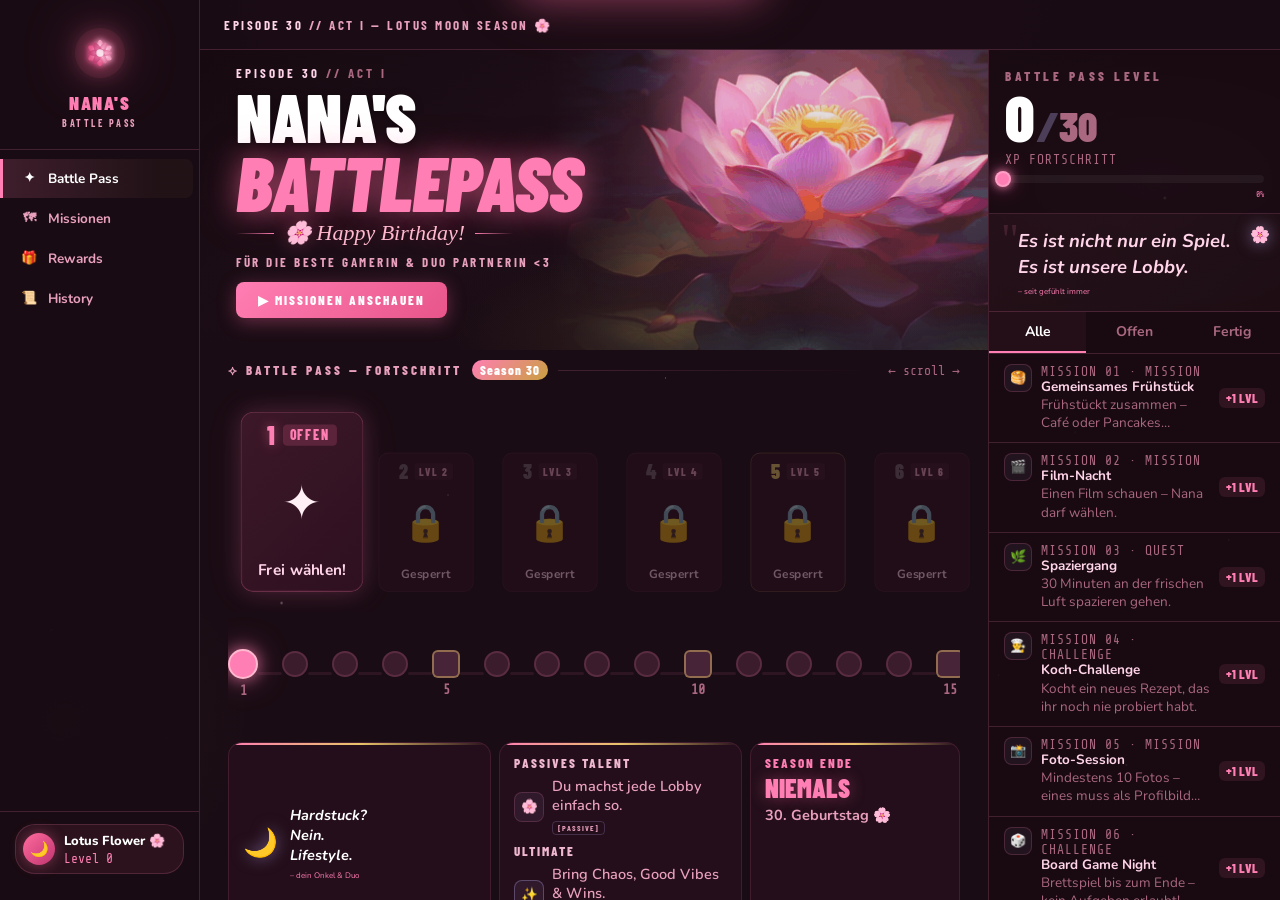
==== commit 481fe018: "Rename Nana Battlepass.html to index.html" ====
--- a/index.html
+++ b/index.html
@@ -3,1864 +3,1414 @@
 <head>
 <meta charset="UTF-8">
 <meta name="viewport" content="width=device-width, initial-scale=1.0">
-<title>NANA'S BATTLEPASS // 30TH SEASON</title>
+<title>NANA'S BATTLEPASS 🌸</title>
 <link rel="preconnect" href="https://fonts.googleapis.com">
-<link href="https://fonts.googleapis.com/css2?family=Rajdhani:wght@400;500;600;700&family=Barlow+Condensed:ital,wght@0,400;0,600;0,700;0,800;0,900;1,400&family=Share+Tech+Mono&display=swap" rel="stylesheet">
+<link href="https://fonts.googleapis.com/css2?family=Nunito:wght@400;600;700;800;900&family=Barlow+Condensed:ital,wght@0,600;0,700;0,800;0,900;1,800;1,900&family=Share+Tech+Mono&display=swap" rel="stylesheet">
 <style>
-  :root {<!DOCTYPE html>
-<html lang="de">
-<head>
-<meta charset="UTF-8">
-<meta name="viewport" content="width=device-width, initial-scale=1.0">
-<title>NANA'S BATTLEPASS // 30TH SEASON</title>
-<link rel="preconnect" href="https://fonts.googleapis.com">
-<link href="https://fonts.googleapis.com/css2?family=Rajdhani:wght@400;500;600;700&family=Barlow+Condensed:ital,wght@0,400;0,600;0,700;0,800;0,900;1,700;1,800;1,900&family=Share+Tech+Mono&display=swap" rel="stylesheet">
-<link rel="stylesheet" href="style.css">
+:root {
+  --pink:   #ff7eb3;
+  --pink2:  #e8558a;
+  --pink3:  #b83068;
+  --rose:   #ffb8ce;
+  --gold:   #e8c46a;
+  --gold2:  #c9a040;
+  --peach:  #ffd4a8;
+  --lav:    #f0b8d0;
+  --lav2:   #e8a0bc;
+  --bg0:    #1a0c14;
+  --bg1:    #221018;
+  --bg2:    #2c1420;
+  --bg3:    #3a1c2c;
+  --bg4:    #482438;
+  --card:   #2a1020;
+  --cardhv: #38162e;
+  --bdr:    rgba(255,126,179,.18);
+  --bdrl:   rgba(255,126,179,.40);
+  --tx:     #fff0f5;
+  --tx2:    #ffd4e8;
+  --muted:  #e8a0bc;
+  --muted2: #aa6880;
+  --ft:     'Barlow Condensed', sans-serif;
+  --fb:     'Nunito', sans-serif;
+  --fm:     'Share Tech Mono', monospace;
+}
+
+*,*::before,*::after { box-sizing:border-box; margin:0; padding:0; }
+html { height:100%; }
+body {
+  height:100%; min-height:100vh;
+  background:var(--bg0);
+  background-image:
+    radial-gradient(ellipse 80% 50% at 50% 0%, rgba(232,196,106,.06) 0%, transparent 55%),
+    radial-gradient(ellipse 40% 30% at 90% 20%, rgba(255,126,179,.07) 0%, transparent 50%),
+    radial-gradient(ellipse 30% 40% at 5% 80%, rgba(232,196,106,.04) 0%, transparent 50%);
+  color:var(--tx); font-family:var(--fb);
+  overflow:hidden;
+}
+
+/* ── tiny sparkle stars in bg ── */
+body::before {
+  content:''; position:fixed; inset:0; pointer-events:none; z-index:0;
+  background-image:
+    radial-gradient(1.5px 1.5px at 8% 12%,rgba(255,255,255,.55),transparent),
+    radial-gradient(1px 1px at 17% 35%,rgba(255,255,255,.4),transparent),
+    radial-gradient(2px 2px at 26% 8%,rgba(255,255,255,.5),transparent),
+    radial-gradient(1px 1px at 35% 55%,rgba(255,255,255,.35),transparent),
+    radial-gradient(1.5px 1.5px at 44% 18%,rgba(255,255,255,.6),transparent),
+    radial-gradient(1px 1px at 52% 42%,rgba(255,255,255,.4),transparent),
+    radial-gradient(2px 2px at 60% 7%,rgba(255,255,255,.55),transparent),
+    radial-gradient(1px 1px at 68% 30%,rgba(255,255,255,.45),transparent),
+    radial-gradient(1.5px 1.5px at 76% 15%,rgba(255,255,255,.5),transparent),
+    radial-gradient(1px 1px at 84% 48%,rgba(255,255,255,.35),transparent),
+    radial-gradient(2px 2px at 91% 22%,rgba(255,255,255,.6),transparent),
+    radial-gradient(1px 1px at 96% 60%,rgba(255,255,255,.4),transparent),
+    radial-gradient(1.5px 1.5px at 4% 70%,rgba(255,255,255,.3),transparent),
+    radial-gradient(1px 1px at 13% 82%,rgba(255,255,255,.25),transparent),
+    radial-gradient(2px 2px at 22% 67%,rgba(255,255,255,.35),transparent),
+    radial-gradient(1px 1px at 78% 75%,rgba(255,255,255,.3),transparent),
+    radial-gradient(1.5px 1.5px at 88% 85%,rgba(255,255,255,.4),transparent);
+}
+
+/* ══ APP LAYOUT ══ */
+.app { display:flex; height:100vh; overflow:hidden; position:relative; z-index:1; }
+
+/* ── SIDEBAR ── */
+.sidebar {
+  width:200px; min-width:200px;
+  background:rgba(26,12,20,.95);
+  border-right:1px solid var(--bdr);
+  display:flex; flex-direction:column; z-index:10;
+  backdrop-filter:blur(12px);
+}
+.sb-logo {
+  padding:24px 18px 20px;
+  border-bottom:1px solid var(--bdr);
+  display:flex; flex-direction:column; align-items:center; gap:10px;
+}
+.sb-logo svg {
+  width:58px; height:58px; flex-shrink:0;
+  filter:drop-shadow(0 0 14px rgba(255,107,157,.9)) drop-shadow(0 0 28px rgba(255,107,157,.35));
+}
+.sb-brand {
+  font-family:var(--ft); font-size:19px; font-weight:900;
+  letter-spacing:1.5px; line-height:1.2;
+  color:var(--pink); text-align:center;
+}
+.sb-brand span { display:block; font-size:10px; letter-spacing:2.5px; color:var(--muted); font-weight:700; text-transform:uppercase; margin-top:2px; }
+
+.nav { flex:1; padding:8px 0; }
+.nav-i {
+  display:flex; align-items:center; gap:10px;
+  padding:10px 17px;
+  font-family:var(--fb); font-size:13.5px; font-weight:700;
+  color:var(--muted); cursor:pointer;
+  border-left:3px solid transparent;
+  transition:all .15s; border-radius:0 8px 8px 0; margin:1px 6px 1px 0;
+}
+.nav-i:hover { color:var(--tx); background:rgba(255,126,179,.06); }
+.nav-i.on {
+  color:#fff;
+  background:linear-gradient(90deg,rgba(255,126,179,.16),rgba(232,196,106,.04) 80%);
+  border-left-color:var(--pink);
+}
+.nav-i .ni { font-size:13px; width:18px; text-align:center; }
+
+.sb-bot { padding:12px 15px 16px; border-top:1px solid var(--bdr); }
+.sb-pchip { display:flex; align-items:center; gap:9px; background:rgba(255,107,157,.08); border:1px solid var(--bdr); border-radius:20px; padding:7px 12px 7px 7px; margin-bottom:10px; }
+.sb-ep { font-size:11px; color:var(--muted2); font-weight:700; letter-spacing:1px; }
+
+/* ── MAIN ── */
+.main { flex:1; display:flex; flex-direction:column; overflow:hidden; min-width:0; }
+
+/* ── TOPBAR ── */
+.top {
+  display:flex; align-items:center; justify-content:space-between;
+  padding:0 24px; height:50px; flex-shrink:0;
+  background:rgba(26,12,20,.9);
+  border-bottom:1px solid var(--bdr);
+  backdrop-filter:blur(8px); z-index:10;
+}
+.top-ep { font-family:var(--ft); font-size:13px; font-weight:700; letter-spacing:2.5px; color:var(--muted); text-transform:uppercase; }
+.top-ep b { color:var(--tx2); }
+.pchip {
+  display:flex; align-items:center; gap:10px;
+  background:rgba(255,107,157,.08); border:1px solid var(--bdr);
+  padding:8px 22px 8px 8px; border-radius:30px; cursor:pointer;
+  transition:all .15s;
+}
+.pchip:hover { background:rgba(255,107,157,.14); border-color:var(--bdrl); }
+.pav {
+  width:36px; height:36px;
+  background:linear-gradient(135deg,#ff6b9d,#c03570);
+  display:flex; align-items:center; justify-content:center;
+  border-radius:50%; font-size:13.5px;
+  box-shadow:0 0 14px rgba(255,107,157,.4);
+}
+.pnm { font-family:var(--fb); font-size:13px; font-weight:800; color:#fff; }
+.plv { font-family:var(--fm); font-size:13px; color:var(--pink); margin-top:1px; }
+
+/* ── CONTENT ── */
+.cnt { flex:1; display:flex; overflow:hidden; min-height:0; }
+.lcol { flex:1; display:flex; flex-direction:column; overflow-y:auto; min-width:0;
+  scrollbar-width:thin; scrollbar-color:var(--bdr) transparent; }
+.lcol::-webkit-scrollbar { width:4px; }
+.lcol::-webkit-scrollbar-thumb { background:var(--bdr); border-radius:4px; }
+
+/* ── HERO ── */
+.hero {
+  position:relative; flex-shrink:0; height:300px; overflow:hidden;
+  display:flex; flex-direction:column; justify-content:flex-end;
+}
+.hbg {
+  position:absolute; inset:0;
+  background:
+    linear-gradient(to bottom, transparent 65%, var(--bg0) 100%),
+    radial-gradient(ellipse 60% 130% at 82% 50%,rgba(210,60,110,.22) 0%,transparent 60%),
+    radial-gradient(ellipse 50% 70% at 96% 15%,rgba(200,140,60,.12) 0%,transparent 50%),
+    linear-gradient(145deg,#160a10 0%,#1e0e18 45%,#160c10 100%);
+}
+/* petal glows */
+.h-petals {
+  position:absolute; inset:0; z-index:1;
+  background:
+    radial-gradient(ellipse 9% 60% at 65% 1%,rgba(255,126,179,.30),transparent),
+    radial-gradient(ellipse 5% 42% at 70% 15%,rgba(255,126,179,.18),transparent),
+    radial-gradient(ellipse 22% 28% at 54% 96%,rgba(232,196,106,.08),transparent),
+    radial-gradient(ellipse 12% 25% at 88% 85%,rgba(255,126,179,.07),transparent);
+}
+.h-hero-img {
+  position:absolute; z-index:2;
+  right:-60px; top:50%; transform:translateY(-50%);
+  width:500px; opacity:.85;
+  mix-blend-mode:screen;
+  pointer-events:none;
+  filter:saturate(1.2) brightness(1.05);
+  mask-image:
+    linear-gradient(to right, transparent 0%, black 35%),
+    linear-gradient(to top, transparent 0%, black 48%);
+  mask-composite:intersect;
+  -webkit-mask-image:
+    linear-gradient(to right, transparent 0%, black 35%),
+    linear-gradient(to top, transparent 0%, black 48%);
+  -webkit-mask-composite:source-in;
+}
+/* Moon */
+.h-moon-wrap {
+  position:absolute; z-index:2;
+  right:30px; top:4px; width:252px; height:252px;
+}
+.h-moon {
+  position:absolute; inset:0; border-radius:50%;
+  background:radial-gradient(circle at 38% 36%,#fff8f0 0%,#fce0c8 18%,#f0a070 45%,rgba(140,60,40,.45) 74%,transparent 91%);
+  box-shadow:0 0 55px rgba(232,196,106,.35),0 0 110px rgba(232,160,100,.14),inset -12px 14px 36px rgba(160,80,40,.18);
+}
+.h-moon::after {
+  content:''; position:absolute; top:-8%; left:23%; width:88%; height:88%;
+  border-radius:50%;
+  background:radial-gradient(ellipse at 42% 42%,#120808 42%,#1a0c0e 100%);
+  box-shadow:inset 4px -4px 20px rgba(18,6,6,.98);
+}
+.h-moonring { position:absolute; inset:-24px; border-radius:50%; border:1px solid rgba(232,196,106,.10); box-shadow:0 0 32px rgba(232,196,106,.09); }
+.h-moonring2 { inset:-52px; border-color:rgba(232,196,106,.04); }
+.h-moon-wrap::after {
+  content:''; position:absolute; bottom:-18px; left:50%; transform:translateX(-50%);
+  width:230px; height:90px;
+  background:radial-gradient(ellipse,rgba(232,196,106,.12),transparent 70%);
+}
+.h-moon-wrap::before {
+  content:''; position:absolute; bottom:0; left:-12px; right:-12px; height:70px;
+  background:linear-gradient(0deg,var(--bg0),transparent); z-index:3;
+}
+/* Lotus BG watermark */
+.h-lotus-wm { position:absolute; z-index:1; right:146px; top:52px; width:188px; height:188px; opacity:.04; }
+
+.htxt { position:relative; z-index:5; padding:0 36px 32px; }
+.h-ep { font-family:var(--ft); font-size:13px; font-weight:700; letter-spacing:3px; color:var(--muted2); text-transform:uppercase; margin-bottom:6px; }
+.h-ep b { color:var(--tx2); }
+.h-title {
+  font-family:var(--ft); font-size:68px; font-weight:900;
+  line-height:.88; text-transform:uppercase; color:#fff; letter-spacing:-1px;
+  text-shadow:0 2px 8px rgba(0,0,0,.4);
+}
+.h-title-k {
+  color:var(--pink); font-style:italic; font-size:78px;
+  text-shadow:0 0 28px rgba(255,107,157,.55),0 0 55px rgba(255,107,157,.18);
+}
+.h-sub {
+  font-family:'Georgia',serif; font-size:22px; font-style:italic;
+  color:var(--rose); margin:4px 0 8px;
+  text-shadow:0 0 18px rgba(255,107,157,.3);
+  display:inline-flex; align-items:center; gap:10px;
+}
+.h-sub::before,.h-sub::after { content:''; display:block; width:38px; height:1px; background:linear-gradient(90deg,transparent,var(--pink)); }
+.h-sub::after { background:linear-gradient(90deg,var(--pink),transparent); }
+.h-desc { font-family:var(--ft); font-size:13px; font-weight:700; letter-spacing:2.5px; color:var(--muted); text-transform:uppercase; margin-bottom:12px; }
+.h-btns { display:flex; gap:10px; align-items:center; }
+.h-anno {
+  position:absolute; z-index:6; right:296px; top:24px;
+  font-family:var(--ft); font-size:13px; font-weight:700; font-style:italic;
+  color:var(--muted); text-align:center; line-height:1.55;
+}
+.h-anno .big { color:var(--pink); font-size:14.5px; font-weight:900; }
+
+/* Buttons */
+.btn-r {
+  background:linear-gradient(135deg,var(--pink),var(--pink2));
+  color:#fff; border:none; padding:10px 22px;
+  font-family:var(--ft); font-size:13px; font-weight:800; letter-spacing:2px; text-transform:uppercase;
+  cursor:pointer; border-radius:8px; white-space:nowrap;
+  box-shadow:0 4px 18px rgba(255,107,157,.35);
+  transition:all .18s;
+}
+.btn-r:hover { box-shadow:0 6px 28px rgba(255,107,157,.55); transform:translateY(-2px); }
+.btn-g {
+  background:rgba(255,255,255,.06); color:var(--muted);
+  border:1px solid rgba(255,255,255,.12);
+  padding:10px 22px; font-family:var(--ft); font-size:14px; font-weight:800;
+  letter-spacing:2px; text-transform:uppercase; cursor:pointer;
+  border-radius:8px; display:flex; align-items:center; gap:8px;
+  transition:all .18s;
+}
+.btn-g:hover { border-color:rgba(255,255,255,.25); color:#ddd; background:rgba(255,255,255,.1); }
+.play-c {
+  width:20px; height:20px; border:1.5px solid currentColor; border-radius:50%;
+  display:flex; align-items:center; justify-content:center; font-size:13px;
+}
+
+/* ── BP SCREEN ── */
+.bp-screen { flex:1; display:flex; flex-direction:column; flex-shrink:0; min-height:0; }
+.bp-center { flex:1; display:flex; flex-direction:column; justify-content:center; }
+.sec-hdr {
+  display:flex; align-items:center; gap:10px;
+  padding:10px 28px 10px; flex-shrink:0;
+}
+.sec-hdr-line { flex:1; height:1px; background:linear-gradient(90deg,var(--bdr),transparent); }
+.sec-hdr-t {
+  font-family:var(--ft); font-size:13px; font-weight:800;
+  letter-spacing:3px; color:var(--muted); text-transform:uppercase; white-space:nowrap;
+}
+.sec-hdr-badge {
+  background:linear-gradient(135deg,var(--pink),var(--gold2));
+  color:#fff; font-family:var(--ft); font-size:13px; font-weight:800;
+  letter-spacing:1px; padding:2px 8px; border-radius:20px;
+}
+
+/* ── BP CARDS ── */
+.bp-scroll-area {
+  padding:32px 44px 20px; overflow-x:auto; flex-shrink:0;
+  scrollbar-width:thin; scrollbar-color:var(--bdr) transparent;
+}
+.bp-scroll-area::-webkit-scrollbar { height:4px; }
+.bp-scroll-area::-webkit-scrollbar-track { margin:0 44px; background:transparent; }
+.bp-scroll-area::-webkit-scrollbar-thumb { background:rgba(255,126,179,.3); border-radius:4px; }
+.bp-r { display:flex; gap:8px; width:max-content; }
+
+.bpc {
+  width:116px; min-width:116px;
+  background:var(--card); border:1px solid rgba(255,126,179,.12);
+  border-radius:12px; padding:10px 10px 12px;
+  cursor:pointer; transition:all .18s; position:relative; overflow:hidden;
+  display:flex; flex-direction:column; gap:0;
+}
+.bpc:hover { border-color:rgba(255,126,179,.32); transform:translateY(-3px); background:var(--cardhv); box-shadow:0 10px 28px rgba(255,126,179,.15); }
+@property --card-angle {
+  syntax: '<angle>';
+  initial-value: 0deg;
+  inherits: false;
+}
+.bpc.cur {
+  border:none;
+  background:linear-gradient(135deg,#3c1828,#2e1020);
+  box-shadow:0 0 20px rgba(255,126,179,.18),0 0 40px rgba(255,126,179,.07);
+  animation:none;
+  position:relative;
+}
+.bpc.cur::before {
+  content:'';
+  position:absolute;
+  inset:0;
+  border-radius:12px;
+  padding:2px;
+  background:conic-gradient(
+    from var(--card-angle),
+    transparent 0deg,
+    transparent 290deg,
+    rgba(255,126,179,.25) 320deg,
+    rgba(255,210,225,1) 355deg,
+    transparent 360deg
+  );
+  -webkit-mask:linear-gradient(#fff 0 0) content-box,linear-gradient(#fff 0 0);
+  -webkit-mask-composite:destination-out;
+  mask:linear-gradient(#fff 0 0) content-box,linear-gradient(#fff 0 0);
+  mask-composite:exclude;
+  animation:card-dot-orbit 2.5s linear infinite;
+}
+.bpc.cur::after {
+  content:'';
+  position:absolute;
+  inset:0;
+  border-radius:12px;
+  border:1.5px solid rgba(255,126,179,.22);
+}
+@keyframes card-dot-orbit {
+  from { --card-angle:0deg; }
+  to   { --card-angle:360deg; }
+}
+.bpc.cur::before {
+  content:''; position:absolute; inset:0; border-radius:11px;
+  background:radial-gradient(ellipse 90% 70% at 50% 100%,rgba(255,107,157,.09),transparent);
+}
+.bpc.done {
+  border-color:rgba(232,196,106,.25);
+  background:linear-gradient(135deg,rgba(255,126,179,.06),rgba(232,196,106,.04));
+}
+.bpc.done::after {
+  content:'✓'; position:absolute; top:6px; right:8px;
+  color:var(--gold); font-size:20px; font-weight:900; opacity:.95;
+}
+
+.bpc.lk { opacity:.38; cursor:not-allowed; }
+.bpc.lk:hover { transform:none; box-shadow:none; background:var(--card); border-color:rgba(255,126,179,.12); }
+
+.bpc-h { display:flex; align-items:center; justify-content:center; gap:8px; width:100%; }
+.bpc-n { font-family:var(--ft); font-size:24px; font-weight:900; color:rgba(255,255,255,.35); line-height:1; }
+.bpc.cur .bpc-n { color:var(--pink); text-shadow:0 0 10px rgba(255,107,157,.5); }
+.bpc.done .bpc-n { color:rgba(255,107,157,.5); }
+.bpc-type {
+  font-family:var(--ft); font-size:13px; font-weight:800; letter-spacing:1.5px;
+  padding:2px 6px; border-radius:4px; text-transform:uppercase;
+  background:rgba(255,126,179,.08); color:var(--muted);
+}
+.bpc.cur .bpc-type { background:rgba(255,107,157,.18); color:var(--pink); }
+.bpc.done .bpc-type { background:rgba(255,107,157,.12); color:var(--rose); }
+
+.bpc-ic { font-size:44px; text-align:center; display:flex; align-items:center; justify-content:center; flex:1; line-height:1; }
+.bpc-nm { font-family:var(--fb); font-size:14.5px; font-weight:700; color:var(--tx2); line-height:1.25; text-align:center; }
+.bpc.done .bpc-nm { color:var(--rose); font-size:13.5px; }
+.bpc.lk   { transform:scale(.82); transform-origin:bottom center; }
+.bpc.lk:hover { transform:scale(.84); }
+.bpc.done { transform:scale(.88); transform-origin:bottom center; }
+.bpc.cur  { transform:scale(1.06); transform-origin:bottom center; }
+
+/* Milestone card extra flair */
+.bpc.mile { border-color:rgba(232,196,106,.30); }
+.bpc.mile .bpc-n { color:var(--gold); }
+
+/* Final card */
+.bpc-f {
+  width:148px; min-width:148px;
+  background:linear-gradient(135deg,#1e0f38,#2c1458,#1a0f30);
+  border:1px solid rgba(196,181,253,.30);
+  border-radius:14px; padding:10px 10px 12px;
+  display:flex; flex-direction:column; align-items:center; justify-content:center;
+  position:relative; overflow:hidden;
+  box-shadow:0 0 28px rgba(196,181,253,.08);
+}
+.bpc-f::before {
+  content:''; position:absolute; inset:0;
+  background:radial-gradient(ellipse 80% 60% at 50% 60%,rgba(196,181,253,.06),transparent);
+}
+.bpc-f::after {
+  content:''; position:absolute; top:0; left:0; right:0; height:2px;
+  background:linear-gradient(90deg,transparent,var(--lav2),transparent);
+  border-radius:14px 14px 0 0;
+}
+.f-num { font-family:var(--ft); font-size:28px; font-weight:900; color:var(--lav); position:relative; z-index:1; }
+.f-ic { font-size:48px; margin:2px 0 3px; filter:drop-shadow(0 0 14px rgba(196,181,253,.5)); position:relative; z-index:1; }
+.f-lbl { font-family:var(--ft); font-size:8px; font-weight:800; letter-spacing:2.5px; color:var(--muted2); text-transform:uppercase; z-index:1; }
+.f-title { font-family:var(--ft); font-size:26px; font-weight:900; color:var(--lav); text-transform:uppercase; letter-spacing:2px; text-shadow:0 0 20px rgba(196,181,253,.55); position:relative; z-index:1; }
+
+/* ── TIMELINE ── */
+.tl-w { padding:0 28px; flex-shrink:0; }
+.tl-r { display:flex; align-items:center; overflow-x:auto; scrollbar-width:none; padding:36px 0; }
+.tl-r::before,.tl-r::after { content:''; margin:auto; }
+.tl-r::-webkit-scrollbar { display:none; }
+.tl-n { display:flex; flex-direction:column; align-items:center; flex-shrink:0; }
+.td {
+  width:26px; height:26px; border-radius:50%;
+  border:2px solid rgba(255,126,179,.16);
+  background:var(--bg3);
+  display:flex; align-items:center; justify-content:center;
+  font-size:8px; font-family:var(--fm); color:var(--muted2);
+  transition:all .22s; flex-shrink:0;
+}
+.td.done { background:var(--pink2); border-color:var(--pink); box-shadow:0 0 10px rgba(255,126,179,.5); }
+.td.done::after { content:'✓'; color:#fff; font-size:13px; font-weight:800; }
+.td.cur {
+  background:var(--pink); border-color:#ffb8ce;
+  box-shadow:0 0 16px rgba(255,126,179,.75),0 0 32px rgba(255,126,179,.35);
+  animation:tp 1.8s ease-in-out infinite;
+  width:30px; height:30px;
+}
+.td.mile {
+  border-radius:6px; width:28px; height:28px;
+  border-color:rgba(232,196,106,.45); background:var(--bg4);
+  font-size:13px; color:var(--gold);
+}
+.td.mile.done { background:var(--gold2); border-color:var(--gold); box-shadow:0 0 10px rgba(232,196,106,.5); }
+.td.big { width:32px; height:32px; }
+@keyframes tp {
+  0%,100% { box-shadow:0 0 10px rgba(255,107,157,.5); }
+  50%      { box-shadow:0 0 20px rgba(255,107,157,.8),0 0 40px rgba(255,107,157,.3); }
+}
+.tl-l { width:24px; height:3px; background:rgba(255,126,179,.09); flex-shrink:0; border-radius:3px; }
+.tl-l.done { background:linear-gradient(90deg,var(--pink2),var(--pink)); box-shadow:0 0 6px rgba(255,126,179,.35); }
+.tl-lb { font-family:var(--fm); font-size:13.5px; color:var(--muted2); margin-top:4px; height:14px; text-align:center; font-weight:600; }
+
+/* ── BOTTOM PANELS ── */
+.bot { flex-shrink:0; display:flex; gap:8px; padding:8px 28px 16px; }
+.bb {
+  background:rgba(42,16,32,.65);
+  border:1px solid rgba(255,126,179,.13);
+  border-radius:14px; padding:12px 14px;
+  position:relative; overflow:hidden;
+  backdrop-filter:blur(4px);
+}
+.bb::before {
+  content:''; position:absolute; top:0; left:0; right:0; height:2px;
+  background:linear-gradient(90deg,var(--pink),var(--gold),transparent);
+  border-radius:14px 14px 0 0;
+}
+.bb.daily  { flex:2.2; }
+.bb.quote  { flex:1.1; display:flex; align-items:center; gap:12px; }
+.bb.abil   { flex:1; }
+.bb.season { flex:.85; }
+
+.bb-t {
+  font-family:var(--ft); font-size:13.5px; font-weight:800;
+  letter-spacing:2.5px; color:var(--pink); text-transform:uppercase;
+  margin-bottom:8px; display:flex; justify-content:space-between; align-items:center;
+}
+.bb-timer { font-family:var(--fm); font-size:8px; color:var(--muted2); display:flex; align-items:center; gap:3px; }
+.dm { display:flex; align-items:center; gap:7px; margin-bottom:5px; }
+.dm:last-child { margin-bottom:0; }
+.dm-i { width:16px; height:16px; border-radius:50%; border:1px solid var(--bdr); display:flex; align-items:center; justify-content:center; font-size:13px; flex-shrink:0; }
+.dm-t { flex:1; font-size:14.5px; font-weight:600; color:var(--muted); white-space:nowrap; overflow:hidden; text-overflow:ellipsis; }
+.dm-p { font-family:var(--fm); font-size:8px; color:var(--muted2); flex-shrink:0; }
+.dm-x { font-family:var(--ft); font-size:13.5px; font-weight:800; color:var(--pink); flex-shrink:0; }
+
+.bq-ic { font-size:28px; flex-shrink:0; filter:drop-shadow(0 0 8px rgba(196,181,253,.5)); }
+.bq-t { font-family:var(--fb); font-size:14.5px; font-weight:700; font-style:italic; color:#fff; line-height:1.4; }
+.bq-f { font-size:8px; color:var(--pink); margin-top:4px; }
+
+.ab-h { font-family:var(--ft); font-size:13px; font-weight:800; letter-spacing:2px; color:var(--lav); text-transform:uppercase; margin-bottom:6px; }
+.ab-c { display:flex; align-items:center; gap:8px; margin-bottom:6px; }
+.ab-i { width:30px; height:30px; border:1px solid var(--bdr); border-radius:8px; background:rgba(196,181,253,.07); display:flex; align-items:center; justify-content:center; font-size:13.5px; flex-shrink:0; }
+.ab-t { font-size:14.5px; font-weight:600; color:var(--muted); line-height:1.3; }
+.ab-tag { font-family:var(--ft); font-size:8px; font-weight:700; letter-spacing:1px; color:var(--lav2); border:1px solid rgba(196,181,253,.2); border-radius:4px; display:inline-block; padding:1px 5px; margin-top:2px; }
+
+.s-l { font-family:var(--ft); font-size:13px; font-weight:800; letter-spacing:2px; color:var(--pink); text-transform:uppercase; margin-bottom:4px; }
+.s-d { font-family:var(--ft); font-size:26px; font-weight:900; color:var(--pink); line-height:1; text-shadow:0 0 16px rgba(255,107,157,.4); }
+.s-s { font-family:var(--fb); font-size:14.5px; font-weight:700; color:var(--muted); margin-top:4px; }
+.s-cake { position:absolute; right:10px; bottom:8px; font-size:24px; opacity:.8; }
+
+/* ── RIGHT COLUMN ── */
+.rcol {
+  width:292px; min-width:292px;
+  border-left:1px solid var(--bdr);
+  display:flex; flex-direction:column;
+  background:rgba(26,10,18,.8);
+  overflow-y:auto; backdrop-filter:blur(6px);
+  scrollbar-width:thin; scrollbar-color:var(--bdr) transparent;
+}
+.rcol::-webkit-scrollbar { width:4px; }
+.rcol::-webkit-scrollbar-thumb { background:var(--bdr); border-radius:4px; }
+
+.rl { padding:18px 16px 14px; border-bottom:1px solid var(--bdr); }
+.rl-l { font-family:var(--ft); font-size:13px; font-weight:800; letter-spacing:3.5px; color:var(--muted2); text-transform:uppercase; margin-bottom:1px; }
+.rl-n { font-family:var(--ft); font-size:64px; font-weight:900; line-height:1; color:#fff; display:flex; align-items:baseline; gap:3px; }
+.rl-sep { color:rgba(196,181,253,.3); font-size:42px; font-style:italic; }
+.rl-tot { color:var(--muted2); font-size:42px; }
+.rl-sub { font-family:var(--fm); font-size:13px; color:var(--muted2); margin:3px 0 8px; letter-spacing:1px; }
+.xp-track { height:8px; background:rgba(255,255,255,.05); border-radius:8px; position:relative; overflow:visible; margin-bottom:2px; }
+.xp-f {
+  height:100%; border-radius:8px;
+  background:linear-gradient(90deg,var(--pink3),var(--pink),var(--gold));
+  transition:width .9s cubic-bezier(.34,1.2,.64,1); position:relative;
+  box-shadow:0 0 10px rgba(255,107,157,.4);
+}
+.xp-f::after {
+  content:''; position:absolute; right:-6px; top:-4px;
+  width:16px; height:16px; background:var(--pink); border-radius:50%;
+  box-shadow:0 0 10px var(--pink),0 0 22px rgba(255,107,157,.5);
+  border:2px solid rgba(255,255,255,.25);
+}
+.xp-p { font-family:var(--fm); font-size:8px; color:var(--pink); text-align:right; margin-top:7px; }
+
+.rq {
+  padding:14px 15px; border-bottom:1px solid var(--bdr);
+  background:linear-gradient(135deg,rgba(255,126,179,.05),rgba(232,196,106,.02));
+  position:relative;
+}
+.rq-qm { position:absolute; top:4px; left:12px; font-family:Georgia,serif; font-size:44px; color:var(--pink); opacity:.14; line-height:1; }
+.rq-t { font-family:var(--fb); font-size:18.5px; font-weight:700; font-style:italic; color:var(--tx2); line-height:1.42; padding-left:14px; position:relative; z-index:1; }
+.rq-f { font-size:8px; color:var(--pink); margin-top:5px; padding-left:14px; }
+.rq-m { position:absolute; right:10px; top:10px; filter:drop-shadow(0 0 8px rgba(196,181,253,.55)); }
+
+.rt { display:flex; border-bottom:1px solid var(--bdr); flex-shrink:0; }
+.rtb {
+  flex:1; padding:10px 4px; text-align:center;
+  font-family:var(--fb); font-size:14px; font-weight:700;
+  color:var(--muted2); cursor:pointer;
+  border-bottom:2px solid transparent; transition:all .15s;
+}
+.rtb:hover { color:var(--muted); }
+.rtb.on { color:#fff; border-bottom-color:var(--pink); background:rgba(255,107,157,.05); }
+
+.ml { flex:1; overflow-y:auto; scrollbar-width:thin; scrollbar-color:var(--bdr) transparent; }
+.ml::-webkit-scrollbar { width:3px; }
+.ml::-webkit-scrollbar-thumb { background:var(--bdr); border-radius:3px; }
+.mi {
+  padding:10px 15px; border-bottom:1px solid var(--bdr);
+  cursor:pointer; transition:all .15s;
+  display:flex; align-items:flex-start; gap:9px; position:relative;
+}
+.mi:hover { background:rgba(255,107,157,.04); }
+.mi.dn { opacity:.45; cursor:default; }
+.mi.dn:hover { background:none; }
+.mi-i {
+  width:28px; height:28px; background:rgba(196,181,253,.06);
+  border:1px solid var(--bdr); border-radius:8px;
+  display:flex; align-items:center; justify-content:center;
+  font-size:13px; flex-shrink:0;
+}
+.mi.dn .mi-i { border-color:rgba(255,107,157,.22); background:rgba(255,107,157,.06); }
+.mi-b { flex:1; min-width:0; }
+.mi-num { font-family:var(--fm); font-size:13px; color:var(--muted2); letter-spacing:1px; }
+.mi-t { font-family:var(--fb); font-size:13.5px; font-weight:700; color:var(--tx2); line-height:1.2; white-space:nowrap; overflow:hidden; text-overflow:ellipsis; }
+.mi-d { font-size:13.5px; color:var(--muted2); line-height:1.35; margin-top:1px; display:-webkit-box; -webkit-line-clamp:2; -webkit-box-orient:vertical; overflow:hidden; }
+.mi-rw { font-size:14.5px; color:var(--gold); margin-top:3px; font-weight:700; font-family:var(--ft); letter-spacing:.5px; }
+.mi-xp { font-family:var(--ft); font-size:13px; font-weight:800; color:var(--pink); flex-shrink:0; align-self:center; background:rgba(255,107,157,.1); padding:2px 7px; border-radius:6px; }
+.mi-ck { position:absolute; right:11px; top:50%; transform:translateY(-50%); color:var(--pink); font-size:14.5px; }
+
+/* ── MODALS ── */
+.ov {
+  position:fixed; inset:0;
+  background:rgba(10,5,22,.85);
+  backdrop-filter:blur(12px); z-index:1000;
+  display:flex; align-items:center; justify-content:center;
+  opacity:0; pointer-events:none; transition:opacity .22s;
+}
+.ov.open { opacity:1; pointer-events:all; }
+.mdl {
+  background:linear-gradient(135deg,#221018,#2e1420,#1c0c14);
+  border:1px solid rgba(255,107,157,.28);
+  width:430px; max-width:94vw; border-radius:20px;
+  position:relative;
+  box-shadow:0 24px 80px rgba(0,0,0,.6),0 0 40px rgba(255,107,157,.08);
+  transform:scale(.92) translateY(14px);
+  transition:transform .28s cubic-bezier(.34,1.56,.64,1);
+}
+.ov.open .mdl { transform:scale(1) translateY(0); }
+.mdl::before { content:''; position:absolute; top:0; left:0; right:0; height:2px; background:linear-gradient(90deg,transparent,var(--pink),var(--gold),transparent); border-radius:20px 20px 0 0; }
+.mx { position:absolute; top:12px; right:14px; background:rgba(255,255,255,.07); border:none; color:var(--muted); font-size:14.5px; cursor:pointer; z-index:5; width:28px; height:28px; border-radius:50%; display:flex; align-items:center; justify-content:center; transition:all .15s; }
+.mx:hover { color:#fff; background:rgba(255,107,157,.2); }
+.mb { padding:30px 28px 24px; text-align:center; }
+.m-em { font-size:48px; margin-bottom:10px; display:block; filter:drop-shadow(0 4px 12px rgba(0,0,0,.4)); }
+.m-tag { font-family:var(--ft); font-size:16px; font-weight:800; letter-spacing:3px; color:var(--pink); text-transform:uppercase; margin-bottom:9px; }
+.m-nm { font-family:var(--ft); font-size:30px; font-weight:900; color:#fff; margin-bottom:8px; }
+.m-ds { font-size:15px; color:var(--muted); line-height:1.6; margin-bottom:22px; }
+.m-acts { display:flex; gap:8px; }
+.m-acts .btn-r, .m-acts .btn-g { flex:1; justify-content:center; border-radius:10px; }
+
+.rw-badge { font-family:var(--ft); font-size:13px; font-weight:800; letter-spacing:3px; color:var(--pink); border:1px solid rgba(255,107,157,.35); border-radius:6px; display:inline-block; padding:3px 10px; text-transform:uppercase; margin-bottom:18px; }
+.rw-box {
+  width:114px; height:114px; margin:0 auto 12px;
+  background:linear-gradient(135deg,#1e0a12,#2e1020);
+  border:2px solid rgba(255,107,157,.4); border-radius:18px;
+  display:flex; align-items:center; justify-content:center;
+  font-size:50px; cursor:pointer;
+  box-shadow:0 0 25px rgba(255,107,157,.15),inset 0 0 20px rgba(255,107,157,.05);
+  animation:rwf 2.5s ease-in-out infinite; transition:transform .2s;
+}
+.rw-box:hover { transform:scale(1.07) translateY(-5px); box-shadow:0 8px 35px rgba(255,107,157,.3); }
+@keyframes rwf { 0%,100% { transform:translateY(0); } 50% { transform:translateY(-6px); } }
+.rw-hint { font-family:var(--ft); font-size:8px; font-weight:800; letter-spacing:2px; color:var(--pink); text-transform:uppercase; animation:rwb 1.3s infinite; }
+@keyframes rwb { 0%,100% { opacity:1; } 50% { opacity:.2; } }
+.rw-rev { display:none; text-align:center; }
+.rw-rev.show { display:block; animation:rwi .35s cubic-bezier(.34,1.56,.64,1); }
+@keyframes rwi { from{opacity:0;transform:scale(.75)} to{opacity:1;transform:scale(1)} }
+.rw-nm { font-family:var(--ft); font-size:27px; font-weight:900; color:var(--gold); text-transform:uppercase; text-shadow:0 0 20px rgba(232,196,106,.55); margin-bottom:8px; letter-spacing:1px; }
+.rw-rd { font-size:8px; color:var(--muted); line-height:1.6; max-width:300px; margin:0 auto; }
+
+/* ── LEVEL UP TOAST ── */
+.lu {
+  position:fixed; top:-100px; left:50%; transform:translateX(-50%); z-index:2000;
+  background:linear-gradient(135deg,#220e18,#2e1422);
+  border:2px solid var(--pink); padding:12px 36px;
+  text-align:center; min-width:200px; border-radius:16px;
+  box-shadow:0 8px 40px rgba(255,107,157,.45),0 0 80px rgba(255,107,157,.15);
+  transition:top .55s cubic-bezier(.34,1.56,.64,1);
+}
+.lu.show { top:24px; }
+.lu-l { font-family:var(--ft); font-size:13px; font-weight:800; letter-spacing:4px; color:var(--pink); text-transform:uppercase; }
+.lu-n { font-family:var(--ft); font-size:46px; font-weight:900; line-height:1; color:#fff; text-shadow:0 0 14px rgba(255,255,255,.08); }
+
+/* ── CONFETTI ── */
+.cfl { position:fixed; inset:0; pointer-events:none; z-index:1999; }
+.cfp { position:absolute; opacity:0; animation:cff 2.2s ease-in forwards; }
+@keyframes cff { 0% { opacity:1; transform:translateY(-10px) rotate(0deg); } 100% { opacity:0; transform:translateY(100vh) rotate(600deg); } }
+
+/* ── PAGES ── */
+.page { display:flex; flex:1; overflow:hidden; width:100%; min-height:0; }
+.page.hidden { display:none !important; }
+.pg-wrap { flex:1; overflow-y:auto; padding:32px 36px; scrollbar-width:thin; scrollbar-color:var(--bdr) transparent; }
+.pg-wrap::-webkit-scrollbar { width:4px; }
+.pg-wrap::-webkit-scrollbar-thumb { background:var(--bdr); border-radius:4px; }
+.pg-hdr { margin-bottom:28px; }
+.pg-title { font-family:var(--ft); font-size:48px; font-weight:900; color:#fff; letter-spacing:1px; text-shadow:0 0 20px rgba(255,126,179,.2); }
+.pg-sub { font-family:var(--fb); font-size:15px; color:var(--muted); margin-top:5px; }
+.pg-stats { display:flex; gap:14px; margin-top:14px; }
+.pg-stat { background:rgba(255,126,179,.07); border:1px solid var(--bdr); border-radius:10px; padding:10px 20px; }
+.pg-stat-n { font-family:var(--ft); font-size:30px; font-weight:900; color:var(--pink); line-height:1; }
+.pg-stat-l { font-family:var(--ft); font-size:8px; letter-spacing:2px; color:var(--muted2); text-transform:uppercase; margin-top:2px; }
+
+/* Mission grid */
+.mission-grid { display:grid; grid-template-columns:repeat(auto-fill,minmax(290px,1fr)); gap:12px; }
+.mg-item { background:var(--card); border:1px solid rgba(255,126,179,.1); border-radius:14px; padding:14px 16px; display:flex; align-items:flex-start; gap:12px; cursor:pointer; transition:all .18s; }
+.mg-item:hover { border-color:rgba(255,126,179,.3); background:var(--cardhv); transform:translateY(-2px); }
+.mg-item.mg-done { border-color:rgba(232,196,106,.28); background:linear-gradient(135deg,rgba(255,126,179,.06),rgba(232,196,106,.03)); cursor:default; }
+.mg-item.mg-done:hover { transform:none; }
+.mg-ic { font-size:26px; flex-shrink:0; width:44px; height:44px; background:rgba(255,126,179,.07); border-radius:10px; display:flex; align-items:center; justify-content:center; }
+.mg-item.mg-done .mg-ic { background:rgba(232,196,106,.08); }
+.mg-body { flex:1; min-width:0; }
+.mg-num { font-family:var(--fm); font-size:8px; color:var(--muted2); letter-spacing:1px; }
+.mg-t { font-family:var(--fb); font-size:13px; font-weight:700; color:#fff; margin:2px 0; }
+.mg-d { font-size:14.5px; color:var(--muted2); line-height:1.4; }
+.mg-badge { display:inline-block; margin-top:5px; font-family:var(--ft); font-size:8px; font-weight:800; letter-spacing:1.5px; padding:2px 8px; border-radius:5px; text-transform:uppercase; }
+.mg-badge.open { background:rgba(255,126,179,.15); color:var(--pink); }
+.mg-badge.done { background:rgba(232,196,106,.15); color:var(--gold); }
+
+/* Rewards grid */
+.reward-grid { display:grid; grid-template-columns:repeat(auto-fill,minmax(220px,1fr)); gap:14px; }
+.rg-item { background:var(--card); border:1px solid rgba(255,126,179,.1); border-radius:14px; padding:20px 16px; text-align:center; transition:all .18s; }
+.rg-item.rg-unlocked { border-color:rgba(232,196,106,.32); background:linear-gradient(135deg,rgba(255,126,179,.07),rgba(232,196,106,.05)); }
+.rg-item.rg-unlocked:hover { transform:translateY(-2px); box-shadow:0 8px 24px rgba(232,196,106,.1); }
+.rg-item.rg-locked { opacity:.38; }
+.rg-num { font-family:var(--fm); font-size:8px; color:var(--muted2); letter-spacing:1px; margin-bottom:8px; }
+.rg-ic { font-size:34px; margin-bottom:8px; }
+.rg-name { font-family:var(--ft); font-size:13.5px; font-weight:800; color:var(--gold); text-transform:uppercase; letter-spacing:.5px; margin-bottom:5px; }
+.rg-desc { font-size:14.5px; color:var(--muted); line-height:1.4; }
+.rg-src { font-size:13.5px; color:var(--muted2); margin-top:4px; font-style:italic; }
+.rg-lock-ic { font-size:28px; margin-bottom:6px; opacity:.5; }
+.rg-lock-t { font-family:var(--ft); font-size:13px; font-weight:800; color:var(--muted2); letter-spacing:2px; text-transform:uppercase; }
+
+/* History */
+.hl-empty { text-align:center; padding:64px 20px; }
+.hl-empty-ic { font-size:52px; margin-bottom:14px; opacity:.45; }
+.hl-empty-t { font-family:var(--ft); font-size:20px; font-weight:900; color:var(--muted); text-transform:uppercase; letter-spacing:2px; }
+.hl-empty-s { font-size:8px; color:var(--muted2); margin-top:7px; line-height:1.6; }
+.hl-item { display:flex; align-items:flex-start; gap:16px; padding:16px 0; border-bottom:1px solid var(--bdr); }
+.hl-item:last-child { border-bottom:none; }
+.hl-dot { width:40px; height:40px; border-radius:50%; flex-shrink:0; background:linear-gradient(135deg,var(--pink),var(--pink2)); display:flex; align-items:center; justify-content:center; font-size:13.5px; box-shadow:0 0 14px rgba(255,126,179,.35); }
+.hl-body { flex:1; }
+.hl-lvl { font-family:var(--ft); font-size:13px; font-weight:800; letter-spacing:2px; color:var(--pink); text-transform:uppercase; }
+.hl-title { font-family:var(--fb); font-size:13.5px; font-weight:700; color:#fff; margin:2px 0; }
+.hl-reward { font-size:13px; color:var(--gold); }
+.hl-time { font-family:var(--fm); font-size:13px; color:var(--muted2); margin-top:3px; }
+</style>
 </head>
 <body>
 <div class="app">
 
-<!-- ══════════════════ SIDEBAR ══════════════════ -->
+<!-- ═══════════ SIDEBAR ═══════════ -->
 <aside class="sidebar">
-
   <div class="sb-logo">
-    <!-- Valorant V-Logo mit SVG Filter-Glow -->
     <svg viewBox="0 0 44 44" fill="none" xmlns="http://www.w3.org/2000/svg">
       <defs>
-        <filter id="vglow" x="-40%" y="-40%" width="180%" height="180%">
-          <feGaussianBlur in="SourceGraphic" stdDeviation="2.5" result="blur"/>
-          <feMerge>
-            <feMergeNode in="blur"/>
-            <feMergeNode in="blur"/>
-            <feMergeNode in="SourceGraphic"/>
-          </feMerge>
+        <filter id="glow" x="-50%" y="-50%" width="200%" height="200%">
+          <feGaussianBlur in="SourceGraphic" stdDeviation="2.5" result="b"/>
+          <feMerge><feMergeNode in="b"/><feMergeNode in="b"/><feMergeNode in="SourceGraphic"/></feMerge>
         </filter>
+        <radialGradient id="pg" cx="50%" cy="30%" r="65%">
+          <stop offset="0%" stop-color="#ffd4e8"/>
+          <stop offset="100%" stop-color="#e8558a"/>
+        </radialGradient>
+        <radialGradient id="pg2" cx="50%" cy="30%" r="65%">
+          <stop offset="0%" stop-color="#ffb3d0"/>
+          <stop offset="100%" stop-color="#c03570"/>
+        </radialGradient>
       </defs>
-      <path d="M6 8 L22 36 L38 8 L31 8 L22 26 L13 8Z"
-            fill="#ff3848" filter="url(#vglow)"/>
-    </svg>
-  </div>
-
-  <nav class="nav">
-    <div class="nav-i on">
-      <span class="ni">
-        <!-- Crosshair icon -->
-        <svg width="14" height="14" viewBox="0 0 14 14" fill="currentColor">
-          <path d="M7 0v2.5M7 11.5V14M0 7h2.5M11.5 7H14M7 4.5a2.5 2.5 0 100 5 2.5 2.5 0 000-5z"/>
-        </svg>
-      </span>
-      Battlepass
-    </div>
-    <div class="nav-i">
-      <span class="ni">
-        <svg width="14" height="14" viewBox="0 0 14 14" fill="currentColor">
-          <rect x="1" y="2" width="12" height="1.5" rx=".5"/>
-          <rect x="1" y="6" width="9" height="1.5" rx=".5"/>
-          <rect x="1" y="10" width="11" height="1.5" rx=".5"/>
-        </svg>
-      </span>
-      Missionen
-    </div>
-    <div class="nav-i">
-      <span class="ni">
-        <svg width="14" height="14" viewBox="0 0 14 14" fill="currentColor">
-          <path d="M7 1L8.8 5.2l4.5.4-3.3 2.9 1 4.4L7 10.6l-4 2.3 1-4.4L.8 5.6l4.5-.4z"/>
-        </svg>
-      </span>
-      Rewards
-    </div>
-    <div class="nav-i">
-      <span class="ni">
-        <svg width="14" height="14" viewBox="0 0 14 14" fill="currentColor">
-          <rect x="1" y="1" width="12" height="9" rx="1" fill="none" stroke="currentColor" stroke-width="1.5"/>
-          <path d="M4 13h6M7 10v3"/>
-        </svg>
-      </span>
-      Agent File
-    </div>
-    <div class="nav-i">
-      <span class="ni">
-        <svg width="14" height="14" viewBox="0 0 14 14" fill="currentColor">
-          <path d="M1 11l3-6 3 4 2-3 4 5H1z"/>
-        </svg>
-      </span>
-      Stats
-    </div>
-    <div class="nav-i">
-      <span class="ni">
-        <svg width="14" height="14" viewBox="0 0 14 14" fill="currentColor">
-          <circle cx="7" cy="7" r="6" fill="none" stroke="currentColor" stroke-width="1.5"/>
-          <path d="M7 6v4M7 4v.5"/>
-        </svg>
-      </span>
-      About Us
-    </div>
-  </nav>
-
-  <!-- Sidebar bottom: episode label + controls -->
-  <div class="sb-bot">
-    <div class="sb-ep">EPISODE 30<br>ACT I</div>
-    <div class="sb-row">
-      <!-- Discord icon -->
-      <span class="sb-btn" title="Discord">
-        <svg width="16" height="16" viewBox="0 0 16 16" fill="currentColor">
-          <path d="M13.4 3a11.6 11.6 0 00-2.9-.9l-.1.2c1 .3 2 .7 2.9 1.3a9.8 9.8 0 00-7.6 0C6.6 3 7.6 2.6 8.6 2.3l-.1-.2c-1 .2-2 .5-2.9.9A12 12 0 002 12.3a8.7 8.7 0 004.4 1.6l.7-1a6 6 0 01-1.8-.9l.4-.3a7 7 0 006.6 0l.4.3c-.6.4-1.2.7-1.8.9l.7 1A8.7 8.7 0 0014 12.3 12 12 0 0013.4 3zM6 10.5c-.7 0-1.3-.6-1.3-1.4S5.3 7.7 6 7.7s1.3.7 1.3 1.4S6.7 10.5 6 10.5zm4 0c-.7 0-1.3-.6-1.3-1.4s.6-1.4 1.3-1.4 1.3.7 1.3 1.4-.6 1.4-1.3 1.4z"/>
-        </svg>
-      </span>
-      <!-- Settings icon -->
-      <span class="sb-btn" title="Settings">
-        <svg width="16" height="16" viewBox="0 0 16 16" fill="currentColor">
-          <path d="M8 5a3 3 0 100 6A3 3 0 008 5zm0 1.5a1.5 1.5 0 110 3 1.5 1.5 0 010-3z"/>
-          <path d="M8 0l1 2.3a6 6 0 011.7 1L13 2.6l1.4 1.4-1 2.3a6 6 0 010 2L15 10.6 13.4 12l-2.3-1a6 6 0 01-1.7 1L8 14.5l-1.5-1.5.3-2.5A6 6 0 015 9.5L2.6 10.6 1 9l1-2.3a6 6 0 010-2L.6 2.6 2.2 1l2.3 1A6 6 0 016 1L8 0z" opacity=".4"/>
-        </svg>
-      </span>
-      <span class="sb-snd">SOUND: ON</span>
-    </div>
-
-    <!-- Red waveform decoration (like in screenshot) -->
-    <svg width="140" height="18" viewBox="0 0 140 18" style="margin-top:8px;opacity:.35">
-      <defs>
-        <filter id="wglow"><feGaussianBlur stdDeviation="1" result="b"/><feMerge><feMergeNode in="b"/><feMergeNode in="SourceGraphic"/></feMerge></filter>
-      </defs>
-      <g fill="#ff3848" filter="url(#wglow)">
-        <rect x="0"   y="8" width="3" height="2"/>
-        <rect x="5"   y="6" width="3" height="6"/>
-        <rect x="10"  y="4" width="3" height="10"/>
-        <rect x="15"  y="7" width="3" height="4"/>
-        <rect x="20"  y="5" width="3" height="8"/>
-        <rect x="25"  y="9" width="3" height="1"/>
-        <rect x="30"  y="6" width="3" height="6"/>
-        <rect x="35"  y="3" width="3" height="12"/>
-        <rect x="40"  y="7" width="3" height="4"/>
-        <rect x="45"  y="5" width="3" height="8"/>
-        <rect x="50"  y="8" width="3" height="2"/>
-        <rect x="55"  y="4" width="3" height="10"/>
-        <rect x="60"  y="6" width="3" height="6"/>
-        <rect x="65"  y="9" width="3" height="1"/>
-        <rect x="70"  y="5" width="3" height="8"/>
-        <rect x="75"  y="3" width="3" height="12"/>
-        <rect x="80"  y="7" width="3" height="4"/>
-        <rect x="85"  y="6" width="3" height="6"/>
-        <rect x="90"  y="8" width="3" height="2"/>
-        <rect x="95"  y="5" width="3" height="8"/>
-        <rect x="100" y="4" width="3" height="10"/>
-        <rect x="105" y="7" width="3" height="4"/>
-        <rect x="110" y="6" width="3" height="6"/>
-        <rect x="115" y="9" width="3" height="1"/>
-        <rect x="120" y="5" width="3" height="8"/>
-        <rect x="125" y="3" width="3" height="12"/>
-        <rect x="130" y="7" width="3" height="4"/>
-        <rect x="135" y="8" width="3" height="2"/>
+      <!-- soft bg circle -->
+      <circle cx="22" cy="22" r="19" fill="rgba(255,107,157,.08)"/>
+      <g filter="url(#glow)">
+        <!-- 6 inner petals evenly rotated -->
+        <ellipse cx="22" cy="22" rx="3.2" ry="10" fill="url(#pg)" opacity=".9"/>
+        <ellipse cx="22" cy="22" rx="3.2" ry="10" fill="url(#pg)" opacity=".9" transform="rotate(60 22 22)"/>
+        <ellipse cx="22" cy="22" rx="3.2" ry="10" fill="url(#pg)" opacity=".9" transform="rotate(120 22 22)"/>
+        <!-- 3 outer petals offset by 30° -->
+        <ellipse cx="22" cy="22" rx="2.8" ry="9" fill="url(#pg2)" opacity=".7" transform="rotate(30 22 22)"/>
+        <ellipse cx="22" cy="22" rx="2.8" ry="9" fill="url(#pg2)" opacity=".7" transform="rotate(90 22 22)"/>
+        <ellipse cx="22" cy="22" rx="2.8" ry="9" fill="url(#pg2)" opacity=".7" transform="rotate(150 22 22)"/>
+        <!-- center dot -->
+        <circle cx="22" cy="22" r="2.8" fill="#fff" opacity=".75"/>
       </g>
     </svg>
+    <div class="sb-brand">NANA'S<span>Battle Pass</span></div>
   </div>
 
-</aside><!-- /sidebar -->
-
-<!-- ══════════════════ MAIN ══════════════════ -->
-<div class="main">
-
-  <!-- TOPBAR -->
-  <div class="top">
-    <div class="top-ep" id="hep-t"><b>EPISODE 30</b> // ACT I</div>
-    <div class="top-r">
-      <div class="pchip">
-        <div class="pav" id="pav-t">👸</div>
-        <div>
-          <div class="pnm" id="pnm-t">Birthday Queen <span class="pcr">👑</span></div>
-          <div class="plv" id="plv-t">Level 0</div>
-        </div>
-        <!-- Dropdown chevron -->
-        <svg width="12" height="12" viewBox="0 0 12 12" fill="#6a6a82" style="margin-left:6px">
-          <path d="M2 4l4 4 4-4" stroke="#6a6a82" stroke-width="1.5" fill="none" stroke-linecap="round"/>
-        </svg>
+  <nav class="nav">
+    <div class="nav-i on" onclick="showPage('bp',this)"><span class="ni">✦</span>Battle Pass</div>
+    <div class="nav-i" onclick="showPage('missionen',this)"><span class="ni">🗺</span>Missionen</div>
+    <div class="nav-i" onclick="showPage('rewards',this)"><span class="ni">🎁</span>Rewards</div>
+    <div class="nav-i" onclick="showPage('history',this)"><span class="ni">📜</span>History</div>
+  </nav>
+
+  <div class="sb-bot">
+    <div class="sb-pchip">
+      <div class="pav" style="width:32px;height:32px;font-size:15px">🌙</div>
+      <div>
+        <div class="pnm" id="sb-pnm">Lotus Flower 🌸</div>
+        <div class="plv" id="sb-plv">Level 0</div>
       </div>
-      <div class="menu-b"><span></span><span></span><span></span></div>
     </div>
   </div>
-
-  <!-- CONTENT -->
+</aside>
+
+<!-- ═══════════ MAIN ═══════════ -->
+<div class="main">
+  <div class="top">
+    <div class="top-ep"><b>EPISODE 30</b> // ACT I — LOTUS MOON SEASON 🌸</div>
+  </div>
+
+  <!-- CONTENT AREA -->
   <div class="cnt">
 
-    <!-- LEFT COLUMN -->
-    <div class="lcol">
-
-      <!-- ════ HERO BANNER ════ -->
+    <!-- ══ PAGE: BATTLE PASS (default) ══ -->
+    <div class="page" id="page-bp">
+    <div class="lcol" id="lcol-main">
+
+      <!-- HERO -->
       <div class="hero">
-        <!-- Layered background with red radial glows -->
         <div class="hbg"></div>
-
-        <!-- Diagonal red slashes (copied from screenshot geometry) -->
-        <div class="hslash"></div>
-        <div class="hslash"></div>
-        <div class="hslash"></div>
-        <div class="hslash"></div>
-
-        <!-- Large Valorant V watermark behind character -->
-        <svg class="h-vmark" viewBox="0 0 200 200" xmlns="http://www.w3.org/2000/svg">
-          <path d="M20 20 L100 175 L180 20 L152 20 L100 135 L48 20Z" fill="#ff3848"/>
-        </svg>
-
-        <!-- Character silhouette + glow layers -->
-        <div class="hchar">
-          <div class="hchar-hair"></div>
-          <div class="hchar-body"></div>
-          <div class="hchar-glow"></div>
-        </div>
-
-        <!-- Floating annotation -->
-        <div class="h-anno" id="hanno-t">
-          <span class="big">30 und</span><br>immer noch<br>our duo &lt;3
-        </div>
-
-        <!-- Crown / icon above annotation (like screenshot) -->
-        <div style="position:absolute;z-index:7;right:218px;top:8px;font-size:28px;
-                    filter:drop-shadow(0 0 10px rgba(255,56,72,.6));opacity:.9;">👑</div>
-
-        <!-- Hero text block -->
+        <div class="h-petals"></div>
+        <img class="h-hero-img" src="uploads/0a20805dda5a266a6816ce71f96fc1bc.gif" alt="">
         <div class="htxt">
-          <div class="h-ep" id="hep-t2"><b>EPISODE 30</b> // ACT I</div>
-
-          <div class="h-title">
-            BATTLEPASS<span class="h-title-k">N</span>
-          </div>
-
-          <!-- Italic script subtitle with decorative lines -->
-          <div class="h-sub" id="hsub-t">🎂 Happy Birthday!</div>
-
-          <div class="h-desc" id="hdesc-t">FÜR DIE BESTE GAMERIN &amp; DUO PARTNERIN &lt;3</div>
-
+          <div class="h-ep"><b>EPISODE 30</b> // ACT I</div>
+          <div class="h-title">NANA's<br><span class="h-title-k">Battlepass</span></div>
+          <div class="h-sub">🌸 Happy Birthday!</div>
+          <div class="h-desc">Für die beste Gamerin &amp; Duo Partnerin &lt;3</div>
           <div class="h-btns">
-            <button class="br" onclick="scrollBP()">BATTLEPASS ANSEHEN ›</button>
-            <button class="bg"><span class="play-c">▶</span> TRAILER ABSPIELEN</button>
+            <button class="btn-r" onclick="showPage('missionen',document.querySelector('.nav-i:nth-child(2)'))">▶ MISSIONEN ANSCHAUEN</button>
           </div>
         </div>
-
-      </div><!-- /hero -->
-
-      <!-- ════ BATTLEPASS LEVELS ════ -->
-      <div class="bp-s">
-        <div class="bp-lbl">BATTLEPASS LEVELS</div>
-        <div class="bp-r" id="bp-row">
-          <!-- Rendered by app.js -->
+      </div>
+
+      <!-- BP SCREEN: second viewport -->
+      <div class="bp-screen">
+        <div class="bp-center">
+
+          <!-- BATTLE PASS HEADER -->
+          <div class="sec-hdr" id="bp-section">
+            <div class="sec-hdr-t">⟡ Battle Pass — Fortschritt</div>
+            <div class="sec-hdr-badge">Season 30</div>
+            <div class="sec-hdr-line"></div>
+            <div style="font-family:var(--fm);font-size:13px;color:var(--muted2)">← scroll →</div>
+          </div>
+
+          <!-- BP CARDS — all 30, horizontal scroll -->
+          <div class="bp-scroll-area">
+            <div class="bp-r" id="bp-row"></div>
+          </div>
+
+          <!-- TIMELINE -->
+          <div class="tl-w">
+            <div class="tl-r" id="tl-row"></div>
+          </div>
+
+        </div><!-- /bp-center -->
+
+        <!-- BOTTOM PANELS (pinned to bottom) -->
+        <div class="bot">
+        <div class="bb quote">
+          <div class="bq-ic">🌙</div>
+          <div>
+            <div class="bq-t">Hardstuck?<br>Nein.<br>Lifestyle.</div>
+            <div class="bq-f">– dein Onkel &amp; Duo</div>
+          </div>
         </div>
-      </div>
-
-      <!-- ════ TIMELINE ════ -->
-      <div class="tl-w">
-        <div class="tl-r" id="tl-row">
-          <!-- Rendered by app.js -->
-        </div>
-      </div>
-
-      <!-- ════ BOTTOM PANEL ════ -->
-      <div class="bot">
-
-        <!-- Daily Missions -->
-        <div class="bb daily">
-          <div class="bb-t">
-            DAILY MISSIONS
-            <div class="bb-timer">
-              <!-- Clock icon -->
-              <svg width="10" height="10" viewBox="0 0 10 10" fill="#6a6a82">
-                <circle cx="5" cy="5" r="4" fill="none" stroke="#6a6a82" stroke-width="1"/>
-                <path d="M5 3v2.5l1.5 1" stroke="#6a6a82" stroke-width=".8" stroke-linecap="round" fill="none"/>
-              </svg>
-              <span id="tmr">07:42:18</span> BIS RESET
+        <div class="bb abil">
+          <div class="ab-h">Passives Talent</div>
+          <div class="ab-c">
+            <div class="ab-i">🌸</div>
+            <div>
+              <div class="ab-t">Du machst jede Lobby einfach so.</div>
+              <div class="ab-tag">[PASSIVE]</div>
             </div>
           </div>
-          <div id="dm-list"><!-- Rendered by app.js --></div>
-        </div>
-
-        <!-- Bottom Quote -->
-        <div class="bb quote">
-          <!-- Valorant mini-V logo (like in screenshot) -->
-          <div class="bq-ic">
-            <svg width="34" height="34" viewBox="0 0 44 44" fill="none">
-              <defs>
-                <filter id="bqglow" x="-50%" y="-50%" width="200%" height="200%">
-                  <feGaussianBlur stdDeviation="2" result="b"/>
-                  <feMerge><feMergeNode in="b"/><feMergeNode in="SourceGraphic"/></feMerge>
-                </filter>
-              </defs>
-              <path d="M6 8 L22 36 L38 8 L31 8 L22 26 L13 8Z"
-                    fill="#ff3848" filter="url(#bqglow)" opacity=".9"/>
-            </svg>
-          </div>
-          <div>
-            <div class="bq-t" id="bqt-t">Es ist nicht nur ein Spiel.<br>Es ist unsere Lobby.</div>
-            <div class="bq-f" id="bqf-t">– seit gefühlt immer</div>
-          </div>
-        </div>
-
-        <!-- Passive Ability -->
-        <div class="bb abil">
-          <div class="ab-h passive">PASSIVE ABILITY</div>
+          <div class="ab-h" style="margin-top:4px">Ultimate</div>
           <div class="ab-c">
-            <div class="ab-i">❤️</div>
+            <div class="ab-i" style="border-color:rgba(196,181,253,.3)">✨</div>
             <div>
-              <div class="ab-t" id="abpt">Du machst jede Lobby einfach so.</div>
-              <div class="ab-tag" id="abptag">[PASSIVE]</div>
+              <div class="ab-t">Bring Chaos, Good Vibes &amp; Wins.</div>
+              <div class="ab-tag" style="color:var(--lav);border-color:rgba(196,181,253,.28)">[ULT READY]</div>
             </div>
           </div>
         </div>
-
-        <!-- Ultimate Ability -->
-        <div class="bb abil">
-          <div class="ab-h ult">ULTIMATE ABILITY</div>
-          <div class="ab-c">
-            <div class="ab-i">✨</div>
-            <div>
-              <div class="ab-t" id="abut">Bring Chaos, Good Vibes und Wins.</div>
-              <div class="ab-tag" id="abutag">[ULT READY]</div>
-            </div>
-          </div>
-        </div>
-
-        <!-- Season End -->
         <div class="bb season">
-          <div class="s-l">SAISON ENDET AM</div>
-          <div class="s-d" id="sd-t">NIEMALS</div>
-          <div class="s-s" id="ss-t">30. GEBURTSTAG</div>
+          <div class="s-l">Season Ende</div>
+          <div class="s-d">NIEMALS</div>
+          <div class="s-s">30. Geburtstag 🌸</div>
           <div class="s-cake">🎂</div>
         </div>
-
       </div><!-- /bot -->
+      </div><!-- /bp-screen -->
 
     </div><!-- /lcol -->
 
-    <!-- ══════════════════ RIGHT COLUMN ══════════════════ -->
+    <!-- RIGHT COLUMN -->
     <div class="rcol">
-
-      <!-- Level display -->
       <div class="rl">
-        <div class="rl-l">AKTUELLER LEVEL</div>
+        <div class="rl-l">Battle Pass Level</div>
         <div class="rl-n">
           <span id="rln">0</span>
           <span class="rl-sep">/</span>
           <span class="rl-tot">30</span>
         </div>
-        <div class="rl-sub"><span id="rlm">0</span> / 30 MISSIONEN ABGESCHLOSSEN</div>
-
-        <!-- XP bar -->
-        <div class="xp-o">
+        <div class="rl-sub">XP FORTSCHRITT</div>
+        <div class="xp-track">
           <div class="xp-f" id="xpb" style="width:0%"></div>
         </div>
         <div class="xp-p" id="xpp">0%</div>
       </div>
 
-      <!-- Quote block -->
       <div class="rq">
-        <div class="rq-qm">❝</div>
-        <div class="rq-t" id="rqt-t">Hardstuck?<br>Nein.<br>Lifestyle.</div>
-        <div class="rq-f" id="rqf-t">– dein Onkel &amp; Duo</div>
-        <!-- Gold rank badge (like in screenshot) -->
-        <div class="rq-m">
-          <svg width="32" height="32" viewBox="0 0 32 32">
-            <defs>
-              <filter id="gg"><feGaussianBlur stdDeviation="1.5" result="b"/><feMerge><feMergeNode in="b"/><feMergeNode in="SourceGraphic"/></feMerge></filter>
-            </defs>
-            <!-- Crown/rank icon -->
-            <path d="M4 22 L8 10 L16 18 L24 10 L28 22Z" fill="#ffd44f" filter="url(#gg)"/>
-            <path d="M4 22h24v3H4z" fill="#d4a520"/>
-          </svg>
+        <div class="rq-qm">"</div>
+        <div class="rq-m">🌸</div>
+        <div class="rq-t">Es ist nicht nur ein Spiel.<br>Es ist unsere Lobby.</div>
+        <div class="rq-f">– seit gefühlt immer</div>
+      </div>
+
+      <div class="rt">
+        <div class="rtb on"  onclick="setTab('all',this)">Alle</div>
+        <div class="rtb"     onclick="setTab('open',this)">Offen</div>
+        <div class="rtb"     onclick="setTab('done',this)">Fertig</div>
+      </div>
+
+      <div class="ml" id="m-list"></div>
+    </div><!-- /rcol -->
+    </div><!-- /page-bp -->
+
+    <!-- ══ PAGE: MISSIONEN ══ -->
+    <div class="page hidden" id="page-missionen">
+      <div class="pg-wrap">
+        <div class="pg-hdr">
+          <div class="pg-title">🗺 Alle Missionen</div>
+          <div class="pg-sub">30 Abenteuer — in beliebiger Reihenfolge — jede bringt eine Überraschung 🌸</div>
+          <div class="pg-stats">
+            <div class="pg-stat"><div class="pg-stat-n" id="ms-open">30</div><div class="pg-stat-l">Offen</div></div>
+            <div class="pg-stat"><div class="pg-stat-n" id="ms-done">0</div><div class="pg-stat-l">Erledigt</div></div>
+          </div>
         </div>
+        <div class="mission-grid" id="mg-list"></div>
       </div>
-
-      <!-- Filter tabs -->
-      <div class="rt">
-        <div class="rtb on" onclick="setTab('all',this)">ALLE</div>
-        <div class="rtb" onclick="setTab('open',this)">AKTIV</div>
-        <div class="rtb" onclick="setTab('done',this)">BELOHNUNG</div>
-        <div class="rtb" onclick="setTab('premium',this)">PREMIUM</div>
-        <div class="rt-ar">
-          <span class="rt-a">‹</span>
-          <span class="rt-a">›</span>
+    </div>
+
+    <!-- ══ PAGE: REWARDS ══ -->
+    <div class="page hidden" id="page-rewards">
+      <div class="pg-wrap">
+        <div class="pg-hdr">
+          <div class="pg-title">🎁 Deine Belohnungen</div>
+          <div class="pg-sub">Schließe Missionen ab um Belohnungen freizuschalten</div>
         </div>
+        <div class="reward-grid" id="rg-list"></div>
       </div>
-
-      <!-- Mission list -->
-      <div class="ml" id="m-list">
-        <!-- Rendered by app.js -->
+    </div>
+
+    <!-- ══ PAGE: HISTORY ══ -->
+    <div class="page hidden" id="page-history">
+      <div class="pg-wrap">
+        <div class="pg-hdr">
+          <div class="pg-title">📜 Deine Geschichte</div>
+          <div class="pg-sub">Wann wurde was freigeschaltet?</div>
+        </div>
+        <div id="hl-list"></div>
       </div>
-
-    </div><!-- /rcol -->
+    </div>
 
   </div><!-- /cnt -->
 </div><!-- /main -->
 </div><!-- /app -->
 
-<!-- ════════════════ MISSION MODAL ════════════════ -->
+<!-- ═══════════ MISSION MODAL ═══════════ -->
 <div class="ov" id="m-ov">
   <div class="mdl">
-    <button class="mx" onclick="clAll()">✕</button>
+    <button class="mx" onclick="clOv('m-ov')">✕</button>
     <div class="mb">
       <span class="m-em" id="mm-ic">🎯</span>
-      <div class="m-tag">MISSION ABSCHLIESSEN</div>
-      <div class="m-nm" id="mm-nm">–</div>
-      <div class="m-ds" id="mm-ds">–</div>
+      <div class="m-tag">🌸 Mission starten</div>
+      <div class="m-nm" id="mm-nm"></div>
+      <div class="m-ds" id="mm-ds"></div>
+      <div id="mm-rw" style="font-family:var(--ft);font-size:16px;font-weight:800;color:var(--gold);letter-spacing:.5px;margin-bottom:10px"></div>
       <div class="m-acts">
-        <button class="br" onclick="confirmM()">✓ ABSCHLIESSEN</button>
-        <button class="bg" onclick="clAll()" style="justify-content:center">ABBRECHEN</button>
+        <button class="btn-g" onclick="clOv('m-ov')">Abbrechen</button>
+        <button class="btn-r" onclick="confirmM()">✓ Abschließen!</button>
       </div>
     </div>
   </div>
 </div>
 
-<!-- ════════════════ REWARD MODAL ════════════════ -->
+<!-- ═══════════ REWARD MODAL ═══════════ -->
 <div class="ov" id="r-ov">
   <div class="mdl">
-    <button class="mx" onclick="clAll()">✕</button>
+    <button class="mx" onclick="clOv('r-ov')">✕</button>
     <div class="mb">
-      <div class="rw-badge" id="rw-bd">LEVEL 1 FREIGESCHALTET</div>
-      <div id="rw-env">
+      <div class="rw-badge" id="rw-bd">Level 1 freigeschaltet!</div>
+      <div id="rw-env" style="text-align:center">
         <div class="rw-box" onclick="reveal()">🎁</div>
-        <div class="rw-hint">⬡ TIPPE ZUM ÖFFNEN ⬡</div>
+        <div class="rw-hint">Tippen zum Öffnen ✨</div>
       </div>
       <div class="rw-rev" id="rw-rev">
-        <div class="rw-nm" id="rw-nm">???</div>
-        <div class="rw-rd" id="rw-ds">???</div>
+        <div style="font-size:42px;margin-bottom:8px">🌸</div>
+        <div class="rw-nm" id="rw-nm"></div>
+        <div class="rw-rd" id="rw-ds"></div>
+        <button class="btn-r" style="margin-top:18px;width:100%;justify-content:center;border-radius:10px" onclick="clOv('r-ov')">Super! 🎉</button>
       </div>
-      <button class="bg" style="margin-top:16px;width:100%;justify-content:center" onclick="clAll()">WEITER</button>
     </div>
   </div>
 </div>
 
-<!-- ════════════════ LEVEL UP BANNER ════════════════ -->
+<!-- Level-Up Toast -->
 <div class="lu" id="lu">
-  <div class="lu-l">⬡ LEVEL UP ⬡</div>
+  <div class="lu-l">🌸 Level erreicht!</div>
   <div class="lu-n" id="lu-n">1</div>
 </div>
 
-<!-- ════════════════ CONFETTI ════════════════ -->
+<!-- Confetti -->
 <div class="cfl" id="cfl"></div>
 
-<!-- Scripts: config first, then app -->
-<script src="config.js"></script>
-<script src="app.js"></script>
-</body>
-</html>
-    --red: #ff2a2a;
-    --red-dark: #b81c1c;
-    --red-glow: rgba(255, 42, 42, 0.4);
-    --gold: #ffd700;
-    --gold-glow: rgba(255, 215, 0, 0.4);
-    --bg: #0d0d0f;
-    --bg2: #111114;
-    --bg3: #18181d;
-    --bg4: #1e1e25;
-    --text: #e8e8f0;
-    --text-dim: #8888a0;
-    --border: rgba(255,42,42,0.18);
-    --border-dim: rgba(255,255,255,0.06);
-    --cyan: #00e5ff;
-    --purple: #a855f7;
+<!-- ═══════════ DATA ═══════════ -->
+<script>
+const CONFIG = {
+  missions: [
+    { title: "Gemeinsames Frühstück",      desc: "Frühstückt zusammen – Café oder Pancakes zuhause.",              icon: "🥞", type: "MISSION" },
+    { title: "Film-Nacht",                 desc: "Einen Film schauen – Nana darf wählen.",                          icon: "🎬", type: "MISSION" },
+    { title: "Spaziergang",                desc: "30 Minuten an der frischen Luft spazieren gehen.",                icon: "🌿", type: "QUEST" },
+    { title: "Koch-Challenge",             desc: "Kocht ein neues Rezept, das ihr noch nie probiert habt.",         icon: "👨‍🍳", type: "CHALLENGE" },
+    { title: "Foto-Session",               desc: "Mindestens 10 Fotos – eines muss als Profilbild taugen.",         icon: "📸", type: "MISSION" },
+    { title: "Board Game Night",           desc: "Brettspiel bis zum Ende – kein Aufgeben erlaubt!",                icon: "🎲", type: "CHALLENGE" },
+    { title: "Karaoke",                    desc: "Mindestens einen Song – egal wie schief.",                         icon: "🎤", type: "MISSION" },
+    { title: "Spontan-Ausflug",            desc: "Ziel wird erst im Auto verraten.",                                 icon: "🚗", type: "QUEST" },
+    { title: "Playlist erstellen",         desc: "Gemeinsame Playlist für die nächste Party.",                       icon: "🎵", type: "MISSION" },
+    { title: "Brief schreiben",            desc: "Jeder schreibt der anderen einen handgeschriebenen Brief.",        icon: "✉️",  type: "QUEST" },
+    { title: "Workout zusammen",           desc: "Joggen, Gym, Yoga – Hauptsache aktiv.",                           icon: "💪", type: "CHALLENGE" },
+    { title: "Lieblingsrestaurant",        desc: "Essen in Nanas Lieblingsrestaurant.",                              icon: "🍽️", type: "MISSION" },
+    { title: "Museum / Ausstellung",       desc: "Gemeinsam ein Museum oder eine Ausstellung besuchen.",             icon: "🏛️", type: "QUEST" },
+    { title: "Spa-Tag",                    desc: "Einen entspannten Spa- oder Wellness-Tag gönnen.",                 icon: "🛁", type: "MISSION" },
+    { title: "Online-Kurs",               desc: "Zusammen einen Online-Kurs oder Workshop machen.",                 icon: "💻", type: "QUEST" },
+    { title: "Konzert / Live-Event",       desc: "Konzert, Festival oder anderes Live-Event besuchen.",              icon: "🎸", type: "MISSION" },
+    { title: "Backen",                     desc: "Gemeinsam Nanas Lieblingskuchen backen.",                          icon: "🎂", type: "CHALLENGE" },
+    { title: "Picknick",                   desc: "Picknick im Park – mit selbst gemachtem Essen.",                   icon: "🧺", type: "QUEST" },
+    { title: "Escape Room",               desc: "Zusammen einen Escape Room meistern.",                             icon: "🔐", type: "CHALLENGE" },
+    { title: "Bowling",                    desc: "Eine Runde Bowling – letztes Spiel entscheidet.",                  icon: "🎳", type: "MISSION" },
+    { title: "Craft-Abend",               desc: "Basteln oder malen – etwas Kreatives schaffen.",                   icon: "🎨", type: "QUEST" },
+    { title: "Sonnenuntergang",            desc: "Gemeinsam einen Sonnenuntergang anschauen.",                       icon: "🌅", type: "MISSION" },
+    { title: "Road Trip",                  desc: "Einen kleinen Road Trip planen und unternehmen.",                  icon: "🗺️", type: "QUEST" },
+    { title: "Spielplatz",                 desc: "Spielplatz besuchen und nochmal Kinder sein.",                     icon: "🛝", type: "MISSION" },
+    { title: "Kino",                       desc: "Ins Kino – Nana wählt den Film.",                                  icon: "🍿", type: "MISSION" },
+    { title: "Kaffee & Kuchen",            desc: "Gemütlicher Café-Besuch mit mindestens einem Stück Kuchen.",       icon: "☕", type: "QUEST" },
+    { title: "Tanzen",                     desc: "Kurs, Club oder Wohnzimmer – Hauptsache tanzen.",                  icon: "💃", type: "CHALLENGE" },
+    { title: "Tierheim-Besuch",            desc: "Tierheim besuchen und Tiere knuddeln.",                            icon: "🐾", type: "QUEST" },
+    { title: "Freiwilligenarbeit",         desc: "Gemeinsam bei einer gemeinnützigen Aktion helfen.",                icon: "❤️", type: "MISSION" },
+    { title: "FINALE: Geburtstags-Party",  desc: "Die legendäre 30th-Birthday-Party – alles darf, nichts muss!",    icon: "🎉", type: "FINALE" },
+  ],
+  rewards: [
+    { name: "Mystery Sticker Pack",        desc: "5 handverlesene Sticker für dein nächstes Abenteuer." },
+    { name: "Lieblings-Snack Box",         desc: "Eine Box voller Lieblingssnacks – zusammengestellt mit Liebe." },
+    { name: "Gutschein: Lieblingscafé",    desc: "Kaffee & Kuchen auf Kosten des Hauses." },
+    { name: "Playlist: Top 30",            desc: "30 Songs, die eure Freundschaft definieren." },
+    { name: "Foto-Collage",               desc: "Handgemachte Foto-Collage mit euren schönsten Momenten." },
+    { name: "Buch-Überraschung",           desc: "Das Buch, das du unbedingt lesen musst – bereits besorgt." },
+    { name: "Kino-Abend Paket",            desc: "Popcorn, Getränke, Decke – perfekter Filmabend zuhause." },
+    { name: "Spa-Gutschein",              desc: "Für einen entspannten Wellness-Tag zu zweit." },
+    { name: "Geheimes Rezeptbuch",         desc: "5 handgeschriebene Lieblingsrezepte nur für dich." },
+    { name: "Lieblingssüßigkeit ×10",      desc: "Zehnfach. Weil einmal nicht reicht." },
+    { name: "Überraschungs-Ausflug",       desc: "Datum und Ort werden dir persönlich verraten." },
+    { name: "Selbstgemachtes Geschenk",    desc: "Etwas, das mit Herz gemacht wurde." },
+    { name: "Netflix & Chill Paket",       desc: "Serienempfehlung, Snacks und ein gemütlicher Abend." },
+    { name: "Geburtstags-Muffins",         desc: "Frisch gebacken, mit Liebe verziert – speziell für dich." },
+    { name: "Kreativ-Kit",                desc: "Alles für einen kreativen Abend." },
+    { name: "Gemeinsame Playlist Vol. 2",  desc: "Die Fortsetzung – noch besser als das Original." },
+    { name: "Überraschungsbrief",          desc: "Ein Brief, der jetzt geöffnet werden darf." },
+    { name: "Restaurant-Gutschein",        desc: "Für euer nächstes gemeinsames Essen." },
+    { name: "Foto-Shooting Voucher",       desc: "Ein professionelles Shooting – ihr beide, bester Look." },
+    { name: "Escape Room Buchung",         desc: "Bereits reserviert – Datum folgt persönlich." },
+    { name: "Handmade Schmuck",            desc: "Ein handgefertigtes Accessoire, das an euch erinnert." },
+    { name: "Sunset Picknick Box",         desc: "Alles für ein romantisches Sonnenuntergangs-Picknick." },
+    { name: "Road Trip Soundtrack",        desc: "Perfekte Playlist + Snack-Paket für den nächsten Trip." },
+    { name: "Vintage Fund",               desc: "Ein curated Vintage-Stück, ausgesucht für dich." },
+    { name: "Kino-Gutschein ×2",           desc: "Zwei Tickets für euren nächsten Kinoabend." },
+    { name: "Wellness Box",               desc: "Gesichtsmaske, Badezusatz, Kerze – perfekte Selbstfürsorge." },
+    { name: "Dance Lesson Voucher",        desc: "Eine gemeinsame Tanzstunde – Stil wählst du." },
+    { name: "Memory Book Seite",           desc: "Eine Seite in eurem Erinnerungsbuch – ausgefüllt von mir." },
+    { name: "Wunsch frei ⭐",              desc: "Ein fairer, erfüllbarer Wunsch – du wählst, ich mache." },
+    { name: "🌸 LEGENDÄRE ÜBERRASCHUNG",  desc: "Alle 30 Levels geschafft! Die finale Überraschung wird dir persönlich übergeben." },
+  ],
+  dailyMissions: [
+    { icon: "🎯", text: "Spiele eine Runde mit uns",              progress: "0/1", xp: "+200 XP" },
+    { icon: "💬", text: "Sage 'einer low' ohne Ping",             progress: "0/1", xp: "+150 XP" },
+    { icon: "💧", text: "Trinke genug Wasser (unwahrscheinlich)", progress: "0/2", xp: "+100 XP" },
+  ],
+};
+</script>
+
+<script>
+const N  = CONFIG.missions.length;
+const SK = 'nana_bp_v7';
+let S    = { done: [], ts: {} };
+let tab  = 'all';
+let pen  = -1;
+
+function load() {
+  try {
+    const d = localStorage.getItem(SK);
+    if (d) {
+      const p = JSON.parse(d);
+      S.done = p.done || [];
+      S.ts   = p.ts   || {};
+    }
+    // migrate old v6 save
+    const old = localStorage.getItem('nana_bp_v6');
+    if (old && !S.done.length) {
+      const o = JSON.parse(old);
+      S.done = o.done || [];
+    }
+  } catch(e) {}
+}
+function save() { localStorage.setItem(SK, JSON.stringify(S)); }
+function lv()   { return S.done.length; }
+function $(id)  { return document.getElementById(id); }
+
+document.addEventListener('DOMContentLoaded', () => {
+  load();
+  renderAll();
+  timer();
+});
+
+function fillDaily() {
+  const dl = $('dm-list');
+  dl.innerHTML = '';
+  CONFIG.dailyMissions.forEach(d => {
+    const r = document.createElement('div');
+    r.className = 'dm';
+    r.innerHTML = '<div class="dm-i">'+d.icon+'</div><div class="dm-t">'+d.text+'</div><div class="dm-p">'+d.progress+'</div><div class="dm-x">'+d.xp+'</div>';
+    dl.appendChild(r);
+  });
+}
+
+function renderAll() { bpCards(); timeline(); missionList(); updateProgress(); }
+
+/* BP CARDS — zeigen Fortschritt (slots 0..29), jeder Slot = 1 abgeschlossene Mission) */
+function bpCards() {
+  const r  = $('bp-row');
+  r.innerHTML = '';
+  const l  = lv();
+  const ms = new Set([5,10,15,20,25,30]);
+
+  for (let slot = 0; slot < N; slot++) {
+    const dn = slot < l;          // Slot ist befüllt
+    const cu = slot === l;        // nächster freier Slot
+    const lk = slot > l;         // noch gesperrt
+    const mi = ms.has(slot+1);
+
+    const c = document.createElement('div');
+    let cls = 'bpc';
+    if (dn) cls += ' done';
+    else if (cu) cls += ' cur';
+    else if (lk) cls += ' lk';
+    if (mi) cls += ' mile';
+    c.className = cls;
+
+    let icon, label, typeLabel;
+    if (dn) {
+      // Zeige die Mission, die diesen Slot befüllt hat
+      const mIdx = S.done[slot];
+      const m = CONFIG.missions[mIdx];
+      icon  = m.icon;
+      label = CONFIG.rewards[mIdx].name;
+      typeLabel = '';
+    } else if (cu) {
+      icon  = '✦';
+      label = 'Frei wählen!';
+      typeLabel = 'OFFEN';
+    } else {
+      icon  = '🔒';
+      label = 'Gesperrt';
+      typeLabel = 'LVL ' + (slot+1);
+    }
+
+    c.innerHTML =
+      '<div class="bpc-h"><div class="bpc-n">'+(slot+1)+'</div><div class="bpc-type">'+typeLabel+'</div></div>'+
+      '<span class="bpc-ic">'+icon+'</span>'+
+      '<div class="bpc-nm">'+label+'</div>';
+
+    r.appendChild(c);
   }
 
-  *, *::before, *::after { box-sizing: border-box; margin: 0; padding: 0; }
-
-  html { scroll-behavior: smooth; }
-
-  body {
-    background: var(--bg);
-    color: var(--text);
-    font-family: 'Rajdhani', sans-serif;
-    min-height: 100vh;
-    overflow-x: hidden;
+  // Final RADIANT card
+  const fc = document.createElement('div');
+  fc.className = 'bpc-f';
+  fc.innerHTML = '<div class="f-num">30</div><div class="f-ic">🌸</div><div class="f-lbl">FINALE</div><div class="f-title">RADIANT</div>';
+  r.appendChild(fc);
+}
+
+/* TIMELINE */
+function timeline() {
+  const r  = $('tl-row');
+  r.innerHTML = '';
+  const l  = lv();
+  const ms = new Set([5,10,15,20,25,30]);
+
+  for (let i = 1; i <= N; i++) {
+    if (i > 1) {
+      const ln = document.createElement('div');
+      ln.className = 'tl-l' + (i-1 <= l ? ' done' : '');
+      r.appendChild(ln);
+    }
+    const w = document.createElement('div');
+    w.className = 'tl-n';
+    const d = document.createElement('div');
+    let cls = 'td';
+    if (i <= l)         cls += ' done';
+    else if (i === l+1) cls += ' cur';
+    if (ms.has(i))      cls += ' mile';
+    if (i === N)        cls += ' big';
+    d.className = cls;
+    d.title = 'Level ' + i + ': ' + CONFIG.missions[i-1].title;
+    // no text inside dot — number shows only in label below
+    const lb = document.createElement('div');
+    lb.className = 'tl-lb';
+    if (ms.has(i) || i === 1 || i === l+1) lb.textContent = i;
+    w.appendChild(d); w.appendChild(lb);
+    r.appendChild(w);
   }
-
-  /* ── SCANLINES & NOISE OVERLAY ── */
-  body::before {
-    content: '';
-    position: fixed; inset: 0;
-    background: repeating-linear-gradient(
-      0deg,
-      transparent,
-      transparent 2px,
-      rgba(0,0,0,0.08) 2px,
-      rgba(0,0,0,0.08) 4px
-    );
-    pointer-events: none;
-    z-index: 9999;
+}
+
+/* MISSION LIST — alle Missionen frei wählbar, jede hat eigene Belohnung */
+function missionList() {
+  const li = $('m-list');
+  li.innerHTML = '';
+  CONFIG.missions.forEach((m, i) => {
+    const dn = S.done.includes(i);
+    if (tab==='open'    &&  dn)    return;
+    if (tab==='done'    && !dn)    return;
+    if (tab==='premium' && i < 20) return;
+    const rw = CONFIG.rewards[i];
+    const it = document.createElement('div');
+    it.className = 'mi' + (dn ? ' dn' : '');
+    it.innerHTML =
+      '<div class="mi-i">'+m.icon+'</div>'+
+      '<div class="mi-b">'+
+        '<div class="mi-num">MISSION '+String(i+1).padStart(2,'0')+' · '+m.type+'</div>'+
+        '<div class="mi-t">'+m.title+'</div>'+
+        '<div class="mi-d">'+m.desc+'</div>'+
+        (dn ? '<div class="mi-rw">🎁 '+rw.name+'</div>' : '')+
+      '</div>'+
+      (dn ? '<div class="mi-ck">✓</div>' : '<div class="mi-xp">+1 LVL</div>');
+    if (!dn) it.onclick = () => openM(i);
+    li.appendChild(it);
+  });
+  if (!li.children.length) li.innerHTML = '<div style="padding:20px 15px;color:var(--muted2);font-size:13px;text-align:center">Keine Missionen 🌸</div>';
+}
+
+function setTab(t, btn) {
+  tab = t;
+  document.querySelectorAll('.rtb').forEach(b => b.classList.remove('on'));
+  btn.classList.add('on');
+  missionList();
+}
+
+function updateProgress() {
+  const l = lv(), p = Math.round((l/N)*100);
+  const sbPlv = $('sb-plv'); if (sbPlv) sbPlv.textContent = 'Level ' + l;
+  const sbPnm = $('sb-pnm'); // name stays static
+  $('rln').textContent   = l;
+  $('xpb').style.width   = p + '%';
+  $('xpp').textContent   = p + '%';
+}
+
+function openM(i) {
+  pen = i;
+  const m  = CONFIG.missions[i];
+  const rw = CONFIG.rewards[i];
+  $('mm-ic').textContent = m.icon;
+  $('mm-nm').textContent = m.title;
+  $('mm-ds').textContent = m.desc;
+  $('mm-rw').textContent = '🎁 Belohnung: ???';
+  $('m-ov').classList.add('open');
+}
+
+function confirmM() {
+  clOv('m-ov');
+  S.done.push(pen);
+  S.ts[pen] = new Date().toLocaleString('de-DE', { day:'2-digit', month:'2-digit', year:'numeric', hour:'2-digit', minute:'2-digit' });
+  save();
+  const l  = lv();
+  const rw = CONFIG.rewards[pen]; // Belohnung dieser Mission (nicht levelbasiert!)
+  $('rw-bd').textContent = 'Level ' + l + ' freigeschaltet! 🌸';
+  $('rw-nm').textContent = rw.name;
+  $('rw-ds').textContent = rw.desc;
+  $('rw-env').style.display = 'block';
+  $('rw-rev').classList.remove('show');
+  $('r-ov').classList.add('open');
+  renderAll();
+  setTimeout(() => lvlUpToast(l), 350);
+}
+
+function reveal() {
+  $('rw-env').style.display = 'none';
+  $('rw-rev').classList.add('show');
+  confetti();
+}
+
+function clOv(id) { $(id).classList.remove('open'); }
+function clAll()  { clOv('m-ov'); clOv('r-ov'); }
+document.addEventListener('click', e => { if (e.target.classList.contains('ov')) clAll(); });
+
+function lvlUpToast(l) {
+  const b = $('lu');
+  $('lu-n').textContent = l;
+  b.classList.add('show');
+  setTimeout(() => b.classList.remove('show'), 3000);
+}
+
+function confetti() {
+  const c  = $('cfl');
+  c.innerHTML = '';
+  const cs = ['#ff6b9d','#c4b5fd','#fda4c0','#a78bfa','#ffffff','#fde68a','#f0abcc','#e879a6'];
+  for (let i = 0; i < 80; i++) {
+    const p = document.createElement('div');
+    p.className = 'cfp';
+    const sz = (Math.random()*8+3)+'px';
+    p.style.cssText =
+      'left:'+Math.random()*100+'vw;top:-10px;width:'+sz+';height:'+sz+
+      ';background:'+cs[Math.floor(Math.random()*cs.length)]+
+      ';animation-delay:'+Math.random()*.5+'s'+
+      ';animation-duration:'+(Math.random()*1.2+1.4)+'s'+
+      ';border-radius:'+(Math.random()>.5?'50%':'3px');
+    c.appendChild(p);
   }
-
-  /* ── HERO SECTION ── */
-  .hero {
-    position: relative;
-    min-height: 100vh;
-    display: flex;
-    flex-direction: column;
-    overflow: hidden;
+  setTimeout(() => c.innerHTML='', 3500);
+}
+
+function timer() {
+  function tick() {
+    const n=new Date(), e=new Date(); e.setHours(24,0,0,0);
+    const d=e-n;
+    const h=String(Math.floor(d/36e5)).padStart(2,'0');
+    const m=String(Math.floor((d%36e5)/6e4)).padStart(2,'0');
+    const s=String(Math.floor((d%6e4)/1e3)).padStart(2,'0');
+    const t=$('tmr'); if(t) t.textContent=h+':'+m+':'+s;
   }
-
-  .hero-bg {
-    position: absolute; inset: 0;
-    background:
-      radial-gradient(ellipse 80% 60% at 65% 40%, rgba(180,20,20,0.22) 0%, transparent 70%),
-      radial-gradient(ellipse 40% 80% at 80% 50%, rgba(255,42,42,0.08) 0%, transparent 60%),
-      linear-gradient(135deg, #0a0a0c 0%, #12090e 50%, #0d0d0f 100%);
-    z-index: 0;
+  tick(); setInterval(tick,1000);
+}
+
+/* ── SCROLL TO BP ── */
+function scrollToBP() {
+  const lc = $('lcol-main');
+  const bp = $('bp-section');
+  if (lc && bp) lc.scrollTo({ top: bp.offsetTop - 20, behavior: 'smooth' });
+}
+
+/* ── PAGE ROUTING ── */
+function showPage(name, btn) {
+  document.querySelectorAll('.page').forEach(p => p.classList.add('hidden'));
+  document.getElementById('page-' + name).classList.remove('hidden');
+  document.querySelectorAll('.nav-i').forEach(n => n.classList.remove('on'));
+  if (btn) btn.classList.add('on');
+  if (name === 'missionen') renderMissionen();
+  if (name === 'rewards')   renderRewards();
+  if (name === 'history')   renderHistory();
+}
+
+/* ── MISSIONEN PAGE ── */
+function renderMissionen() {
+  const l  = $('mg-list');
+  const od = $('ms-done');
+  const oo = $('ms-open');
+  l.innerHTML = '';
+  const doneCount = S.done.length;
+  if (od) od.textContent = doneCount;
+  if (oo) oo.textContent = N - doneCount;
+
+  CONFIG.missions.forEach((m, i) => {
+    const dn = S.done.includes(i);
+    const it = document.createElement('div');
+    it.className = 'mg-item' + (dn ? ' mg-done' : '');
+    it.innerHTML =
+      '<div class="mg-ic">'+m.icon+'</div>'+
+      '<div class="mg-body">'+
+        '<div class="mg-num">MISSION '+String(i+1).padStart(2,'0')+' · '+m.type+'</div>'+
+        '<div class="mg-t">'+m.title+'</div>'+
+        '<div class="mg-d">'+m.desc+'</div>'+
+        '<span class="mg-badge '+(dn?'done':'open')+'">'+
+          (dn ? '✓ Erledigt' : '▶ Offen')+
+        '</span>'+
+      '</div>';
+    if (!dn) it.onclick = () => openM(i);
+    l.appendChild(it);
+  });
+}
+
+/* ── REWARDS PAGE ── */
+function renderRewards() {
+  const g = $('rg-list');
+  g.innerHTML = '';
+  CONFIG.rewards.forEach((r, i) => {
+    const dn  = S.done.includes(i);
+    const m   = CONFIG.missions[i];
+    const it  = document.createElement('div');
+    it.className = 'rg-item ' + (dn ? 'rg-unlocked' : 'rg-locked');
+    if (dn) {
+      it.innerHTML =
+        '<div class="rg-num">REWARD ' + String(i+1).padStart(2,'0') + '</div>'+
+        '<div class="rg-ic">🎁</div>'+
+        '<div class="rg-name">'+r.name+'</div>'+
+        '<div class="rg-desc">'+r.desc+'</div>'+
+        '<div class="rg-src">aus: '+m.title+'</div>';
+    } else {
+      it.innerHTML =
+        '<div class="rg-num">REWARD ' + String(i+1).padStart(2,'0') + '</div>'+
+        '<div class="rg-lock-ic">🔒</div>'+
+        '<div class="rg-lock-t">???</div>'+
+        '<div class="rg-src" style="margin-top:6px">Mission: '+m.title+'</div>';
+    }
+    g.appendChild(it);
+  });
+}
+
+/* ── HISTORY PAGE ── */
+function renderHistory() {
+  const c = $('hl-list');
+  c.innerHTML = '';
+  if (!S.done.length) {
+    c.innerHTML =
+      '<div class="hl-empty">'+
+        '<div class="hl-empty-ic">📜</div>'+
+        '<div class="hl-empty-t">Noch nichts passiert!</div>'+
+        '<div class="hl-empty-s">Schließe deine erste Mission ab,<br>damit deine Geschichte hier erscheint. 🌸</div>'+
+      '</div>';
+    return;
   }
-
-  .hero-bg::after {
-    content: '';
-    position: absolute; inset: 0;
-    background:
-      url("data:image/svg+xml,%3Csvg width='60' height='60' viewBox='0 0 60 60' xmlns='http://www.w3.org/2000/svg'%3E%3Cg fill='none' fill-rule='evenodd'%3E%3Cg fill='%23ff2a2a' fill-opacity='0.03'%3E%3Cpath d='M36 34v-4h-2v4h-4v2h4v4h2v-4h4v-2h-4zm0-30V0h-2v4h-4v2h4v4h2V6h4V4h-4zM6 34v-4H4v4H0v2h4v4h2v-4h4v-2H6zM6 4V0H4v4H0v2h4v4h2V6h4V4H6z'/%3E%3C/g%3E%3C/g%3E%3C/svg%3E");
-  }
-
-  /* ── TOP BAR ── */
-  .topbar {
-    position: relative; z-index: 10;
-    display: flex; align-items: center; justify-content: space-between;
-    padding: 18px 40px;
-    border-bottom: 1px solid var(--border);
-    background: rgba(13,13,15,0.7);
-    backdrop-filter: blur(12px);
-  }
-
-  .logo {
-    display: flex; align-items: center; gap: 12px;
-    font-family: 'Barlow Condensed', sans-serif;
-    font-weight: 900; font-size: 13px; letter-spacing: 3px;
-    color: var(--text-dim);
-    text-transform: uppercase;
-  }
-
-  .logo-icon {
-    width: 32px; height: 32px;
-  }
-
-  .logo-icon path { fill: var(--red); }
-
-  .season-badge {
-    font-family: 'Barlow Condensed', sans-serif;
-    font-size: 11px; font-weight: 700; letter-spacing: 3px;
-    color: var(--red);
-    border: 1px solid var(--red);
-    padding: 4px 12px;
-    text-transform: uppercase;
-  }
-
-  .profile-chip {
-    display: flex; align-items: center; gap: 12px;
-    background: var(--bg3);
-    border: 1px solid var(--border);
-    padding: 8px 16px;
-  }
-
-  .profile-avatar {
-    width: 36px; height: 36px;
-    background: linear-gradient(135deg, var(--red-dark), var(--red));
-    display: flex; align-items: center; justify-content: center;
-    font-size: 18px;
-  }
-
-  .profile-info { line-height: 1.2; }
-  .profile-name { font-weight: 700; font-size: 15px; letter-spacing: 1px; }
-  .profile-level { font-size: 12px; color: var(--text-dim); font-family: 'Share Tech Mono', monospace; }
-
-  /* ── HERO CONTENT ── */
-  .hero-content {
-    position: relative; z-index: 5;
-    padding: 60px 40px 40px;
-    max-width: 700px;
-  }
-
-  .episode-label {
-    font-family: 'Barlow Condensed', sans-serif;
-    font-size: 13px; font-weight: 700; letter-spacing: 4px;
-    color: var(--text-dim); text-transform: uppercase;
-    margin-bottom: 12px;
-  }
-
-  .episode-label span { color: var(--red); }
-
-  .hero-title {
-    font-family: 'Barlow Condensed', sans-serif;
-    font-size: clamp(60px, 9vw, 110px);
-    font-weight: 900; line-height: 0.9;
-    text-transform: uppercase;
-    letter-spacing: -2px;
-    margin-bottom: 6px;
-  }
-
-  .hero-title .title-main { color: #fff; display: block; }
-
-  .hero-title .title-accent {
-    color: transparent;
-    -webkit-text-stroke: 2px var(--red);
-    display: block;
-    font-style: italic;
-  }
-
-  .hero-subtitle {
-    font-family: 'Barlow Condensed', sans-serif;
-    font-size: clamp(18px, 3vw, 28px);
-    font-weight: 600; font-style: italic;
-    color: var(--red);
-    margin-bottom: 28px;
-    letter-spacing: 1px;
-  }
-
-  .hero-desc {
-    font-size: 15px; font-weight: 500;
-    color: var(--text-dim); letter-spacing: 2px;
-    text-transform: uppercase;
-    margin-bottom: 36px;
-    max-width: 500px;
-    line-height: 1.6;
-  }
-
-  .hero-btns { display: flex; gap: 14px; flex-wrap: wrap; }
-
-  .btn-primary {
-    background: var(--red);
-    color: #fff;
-    border: none;
-    padding: 14px 32px;
-    font-family: 'Barlow Condensed', sans-serif;
-    font-weight: 800; font-size: 16px; letter-spacing: 3px;
-    text-transform: uppercase;
-    cursor: pointer;
-    position: relative;
-    overflow: hidden;
-    transition: all 0.2s;
-    clip-path: polygon(0 0, calc(100% - 10px) 0, 100% 10px, 100% 100%, 10px 100%, 0 calc(100% - 10px));
-  }
-
-  .btn-primary:hover { background: #ff4444; transform: translateY(-2px); box-shadow: 0 8px 30px var(--red-glow); }
-
-  .btn-secondary {
-    background: transparent;
-    color: var(--text-dim);
-    border: 1px solid var(--border);
-    padding: 14px 28px;
-    font-family: 'Barlow Condensed', sans-serif;
-    font-weight: 700; font-size: 15px; letter-spacing: 3px;
-    text-transform: uppercase;
-    cursor: pointer;
-    transition: all 0.2s;
-  }
-
-  .btn-secondary:hover { border-color: var(--red); color: var(--red); }
-
-  /* ── PROGRESS PANEL ── */
-  .progress-panel {
-    position: absolute;
-    top: 80px; right: 40px;
-    width: 280px;
-    z-index: 10;
-  }
-
-  .progress-panel-inner {
-    background: rgba(18,18,22,0.92);
-    border: 1px solid var(--border);
-    padding: 24px;
-    backdrop-filter: blur(20px);
-    position: relative;
-  }
-
-  .progress-panel-inner::before {
-    content: '';
-    position: absolute; top: 0; left: 0; right: 0;
-    height: 2px;
-    background: linear-gradient(90deg, var(--red), transparent);
-  }
-
-  .progress-label {
-    font-family: 'Barlow Condensed', sans-serif;
-    font-size: 11px; font-weight: 700; letter-spacing: 4px;
-    color: var(--red); text-transform: uppercase;
-    margin-bottom: 8px;
-  }
-
-  #current-level-display {
-    font-family: 'Barlow Condensed', sans-serif;
-    font-size: 64px; font-weight: 900; line-height: 1;
-    color: #fff;
-    display: flex; align-items: baseline; gap: 8px;
-  }
-
-  #current-level-display .of { font-size: 32px; color: var(--text-dim); }
-  #current-level-display .total { font-size: 40px; color: var(--text-dim); }
-
-  .xp-label {
-    font-family: 'Share Tech Mono', monospace;
-    font-size: 11px; color: var(--text-dim);
-    margin: 6px 0 10px;
-  }
-
-  .xp-label span { color: var(--red); }
-
-  .progress-bar-outer {
-    background: rgba(255,255,255,0.06);
-    height: 6px;
-    position: relative; overflow: hidden;
-  }
-
-  .progress-bar-fill {
-    height: 100%;
-    background: linear-gradient(90deg, var(--red-dark), var(--red));
-    transition: width 1s ease;
-    position: relative;
-  }
-
-  .progress-bar-fill::after {
-    content: '';
-    position: absolute; right: 0; top: -2px;
-    width: 10px; height: 10px;
-    background: var(--red);
-    border-radius: 50%;
-    box-shadow: 0 0 8px var(--red);
-  }
-
-  .progress-pct {
-    font-family: 'Share Tech Mono', monospace;
-    font-size: 12px; color: var(--red);
-    text-align: right; margin-top: 6px;
-  }
-
-  /* ── QUOTE BOX ── */
-  .quote-box {
-    background: rgba(24,24,29,0.9);
-    border-left: 3px solid var(--red);
-    padding: 16px 20px;
-    margin-top: 16px;
-    position: relative;
-  }
-
-  .quote-text {
-    font-family: 'Barlow Condensed', sans-serif;
-    font-size: 17px; font-weight: 600; font-style: italic;
-    line-height: 1.4; color: #fff;
-  }
-
-  .quote-from {
-    font-size: 12px; color: var(--text-dim);
-    margin-top: 8px; letter-spacing: 1px;
-  }
-
-  /* ── BATTLEPASS SECTION ── */
-  .section {
-    position: relative; z-index: 5;
-    padding: 0 40px 60px;
-  }
-
-  .section-title {
-    font-family: 'Barlow Condensed', sans-serif;
-    font-size: 13px; font-weight: 700; letter-spacing: 5px;
-    text-transform: uppercase; color: var(--text-dim);
-    margin-bottom: 24px;
-    display: flex; align-items: center; gap: 16px;
-  }
-
-  .section-title::after {
-    content: '';
-    flex: 1; height: 1px;
-    background: linear-gradient(90deg, var(--border), transparent);
-  }
-
-  /* ── TIMELINE ── */
-  .timeline-wrapper {
-    position: relative;
-    padding: 20px 0 40px;
-    overflow-x: auto;
-    scrollbar-width: thin;
-    scrollbar-color: var(--red) transparent;
-  }
-
-  .timeline {
-    display: flex;
-    align-items: center;
-    gap: 0;
-    min-width: max-content;
-    padding: 10px 20px;
-    position: relative;
-  }
-
-  .timeline-line {
-    position: absolute;
-    left: 20px; right: 20px;
-    top: 50%;
-    height: 2px;
-    background: rgba(255,255,255,0.08);
-    transform: translateY(-50%);
-    z-index: 0;
-  }
-
-  .timeline-node {
-    position: relative; z-index: 1;
-    display: flex; flex-direction: column; align-items: center;
-    cursor: pointer;
-    transition: transform 0.2s;
-  }
-
-  .timeline-node:hover { transform: translateY(-4px); }
-
-  .timeline-connector {
-    width: 32px; height: 2px;
-    background: rgba(255,255,255,0.08);
-    z-index: 0;
-  }
-
-  .timeline-connector.done { background: var(--red); }
-
-  .node-dot {
-    width: 36px; height: 36px;
-    border: 2px solid rgba(255,255,255,0.15);
-    background: var(--bg2);
-    display: flex; align-items: center; justify-content: center;
-    position: relative;
-    transition: all 0.3s;
-    clip-path: polygon(20% 0%, 80% 0%, 100% 20%, 100% 80%, 80% 100%, 20% 100%, 0% 80%, 0% 20%);
-  }
-
-  .timeline-node.done .node-dot {
-    border-color: var(--red);
-    background: var(--red-dark);
-    box-shadow: 0 0 12px var(--red-glow);
-  }
-
-  .timeline-node.current .node-dot {
-    border-color: var(--red);
-    background: var(--red);
-    box-shadow: 0 0 20px var(--red-glow), 0 0 40px var(--red-glow);
-    animation: pulse 2s infinite;
-  }
-
-  .timeline-node.locked .node-dot {
-    border-color: rgba(255,255,255,0.08);
-    background: var(--bg3);
-  }
-
-  @keyframes pulse {
-    0%, 100% { box-shadow: 0 0 20px var(--red-glow), 0 0 40px var(--red-glow); }
-    50% { box-shadow: 0 0 30px var(--red-glow), 0 0 60px var(--red-glow); }
-  }
-
-  .node-num {
-    font-family: 'Barlow Condensed', sans-serif;
-    font-size: 13px; font-weight: 800;
-    color: rgba(255,255,255,0.5);
-  }
-
-  .timeline-node.done .node-num,
-  .timeline-node.current .node-num { color: #fff; }
-
-  .node-icon {
-    font-size: 14px;
-    position: absolute; bottom: -22px;
-  }
-
-  /* ── MISSIONS GRID ── */
-  .missions-grid {
-    display: grid;
-    grid-template-columns: repeat(auto-fill, minmax(300px, 1fr));
-    gap: 12px;
-    margin-top: 24px;
-  }
-
-  .mission-card {
-    background: var(--bg3);
-    border: 1px solid var(--border-dim);
-    padding: 16px 20px;
-    cursor: pointer;
-    transition: all 0.25s;
-    position: relative;
-    overflow: hidden;
-    clip-path: polygon(0 0, calc(100% - 14px) 0, 100% 14px, 100% 100%, 14px 100%, 0 calc(100% - 14px));
-  }
-
-  .mission-card::before {
-    content: '';
-    position: absolute; left: 0; top: 0; bottom: 0;
-    width: 3px;
-    background: var(--text-dim);
-    transition: background 0.3s;
-  }
-
-  .mission-card:hover {
-    border-color: var(--border);
-    background: var(--bg4);
-    transform: translateX(4px);
-  }
-
-  .mission-card:hover::before { background: var(--red); }
-
-  .mission-card.completed {
-    border-color: rgba(255,42,42,0.3);
-    background: rgba(184,28,28,0.12);
-  }
-
-  .mission-card.completed::before { background: var(--red); }
-
-  .mission-card.completed::after {
-    content: '✓';
-    position: absolute; right: 16px; top: 50%;
-    transform: translateY(-50%);
-    font-size: 22px; color: var(--red);
-    font-family: 'Barlow Condensed', sans-serif; font-weight: 900;
-  }
-
-  .mission-number {
-    font-family: 'Share Tech Mono', monospace;
-    font-size: 10px; color: var(--text-dim);
-    letter-spacing: 2px; margin-bottom: 4px;
-  }
-
-  .mission-title {
-    font-family: 'Barlow Condensed', sans-serif;
-    font-size: 17px; font-weight: 700; letter-spacing: 1px;
-    color: #fff; margin-bottom: 4px;
-  }
-
-  .mission-desc {
-    font-size: 13px; color: var(--text-dim);
-    line-height: 1.4;
-  }
-
-  .mission-xp {
-    font-family: 'Share Tech Mono', monospace;
-    font-size: 11px; color: var(--red);
-    margin-top: 8px;
-  }
-
-  /* ── REWARD MODAL ── */
-  .modal-overlay {
-    position: fixed; inset: 0;
-    background: rgba(0,0,0,0.85);
-    z-index: 1000;
-    display: flex; align-items: center; justify-content: center;
-    opacity: 0; pointer-events: none;
-    transition: opacity 0.3s;
-    backdrop-filter: blur(8px);
-  }
-
-  .modal-overlay.active { opacity: 1; pointer-events: all; }
-
-  .modal {
-    background: var(--bg2);
-    border: 1px solid var(--border);
-    width: 90%; max-width: 500px;
-    position: relative;
-    padding: 40px;
-    transform: scale(0.9) translateY(20px);
-    transition: all 0.3s;
-    clip-path: polygon(0 0, calc(100% - 20px) 0, 100% 20px, 100% 100%, 20px 100%, 0 calc(100% - 20px));
-  }
-
-  .modal-overlay.active .modal {
-    transform: scale(1) translateY(0);
-  }
-
-  .modal::before {
-    content: '';
-    position: absolute; top: 0; left: 0; right: 0;
-    height: 2px;
-    background: linear-gradient(90deg, var(--red), transparent, var(--red));
-  }
-
-  .modal-close {
-    position: absolute; top: 16px; right: 20px;
-    background: none; border: none; color: var(--text-dim);
-    font-size: 22px; cursor: pointer; font-family: 'Barlow Condensed', sans-serif; font-weight: 700;
-    transition: color 0.2s;
-  }
-
-  .modal-close:hover { color: var(--red); }
-
-  /* Mission complete modal */
-  .modal-type-mission .modal-icon { font-size: 48px; margin-bottom: 16px; text-align: center; }
-  .modal-type-mission .modal-title {
-    font-family: 'Barlow Condensed', sans-serif;
-    font-size: 28px; font-weight: 900; letter-spacing: 2px;
-    text-transform: uppercase; color: var(--red);
-    text-align: center; margin-bottom: 8px;
-  }
-  .modal-type-mission .modal-body {
-    font-size: 15px; color: var(--text-dim); text-align: center; line-height: 1.6;
-    margin-bottom: 24px;
-  }
-
-  /* Reward modal */
-  .modal-type-reward .reward-envelope {
-    text-align: center; margin-bottom: 24px;
-    cursor: pointer;
-  }
-
-  .reward-box {
-    width: 120px; height: 120px;
-    margin: 0 auto 16px;
-    background: linear-gradient(135deg, #1a0a0a, #2a0f0f);
-    border: 2px solid var(--red);
-    display: flex; align-items: center; justify-content: center;
-    font-size: 50px;
-    position: relative;
-    animation: float 3s ease-in-out infinite;
-    box-shadow: 0 0 30px var(--red-glow), inset 0 0 30px rgba(255,42,42,0.1);
-    clip-path: polygon(10% 0%, 90% 0%, 100% 10%, 100% 90%, 90% 100%, 10% 100%, 0% 90%, 0% 10%);
-  }
-
-  @keyframes float {
-    0%, 100% { transform: translateY(0); }
-    50% { transform: translateY(-10px); }
-  }
-
-  .reward-box::after {
-    content: '';
-    position: absolute; inset: -4px;
-    border: 1px solid rgba(255,42,42,0.2);
-    clip-path: polygon(10% 0%, 90% 0%, 100% 10%, 100% 90%, 90% 100%, 10% 100%, 0% 90%, 0% 10%);
-    animation: spin 4s linear infinite;
-  }
-
-  @keyframes spin {
-    0% { transform: rotate(0deg); }
-    100% { transform: rotate(360deg); }
-  }
-
-  .reward-reveal-text {
-    font-family: 'Barlow Condensed', sans-serif;
-    font-size: 14px; font-weight: 700; letter-spacing: 3px;
-    color: var(--red); text-transform: uppercase;
-    animation: blink 1.5s infinite;
-  }
-
-  @keyframes blink {
-    0%, 100% { opacity: 1; }
-    50% { opacity: 0.4; }
-  }
-
-  .reward-content { display: none; text-align: center; }
-  .reward-content.revealed { display: block; animation: fadeIn 0.5s ease; }
-
-  @keyframes fadeIn {
-    from { opacity: 0; transform: scale(0.8); }
-    to { opacity: 1; transform: scale(1); }
-  }
-
-  .reward-name {
-    font-family: 'Barlow Condensed', sans-serif;
-    font-size: 32px; font-weight: 900; letter-spacing: 2px;
-    color: var(--gold);
-    text-shadow: 0 0 20px var(--gold-glow);
-    text-transform: uppercase; margin-bottom: 12px;
-  }
-
-  .reward-desc {
-    font-size: 15px; color: var(--text-dim); line-height: 1.6;
-    max-width: 360px; margin: 0 auto;
-  }
-
-  .reward-level-badge {
-    font-family: 'Barlow Condensed', sans-serif;
-    font-size: 11px; font-weight: 800; letter-spacing: 4px;
-    color: var(--red); text-transform: uppercase;
-    border: 1px solid var(--red);
-    display: inline-block; padding: 4px 12px;
-    margin-bottom: 20px;
-  }
-
-  /* ── STATS BAR ── */
-  .stats-bar {
-    display: flex; gap: 1px;
-    background: var(--border-dim);
-    margin: 40px 0 0;
-    border: 1px solid var(--border-dim);
-  }
-
-  .stat-item {
-    flex: 1;
-    background: var(--bg3);
-    padding: 20px;
-    text-align: center;
-  }
-
-  .stat-value {
-    font-family: 'Barlow Condensed', sans-serif;
-    font-size: 40px; font-weight: 900;
-    color: #fff; line-height: 1;
-  }
-
-  .stat-value.red { color: var(--red); }
-
-  .stat-label {
-    font-size: 11px; font-weight: 600; letter-spacing: 3px;
-    color: var(--text-dim); text-transform: uppercase;
-    margin-top: 4px;
-  }
-
-  /* ── FINAL BOSS ── */
-  .final-boss {
-    margin: 40px 40px;
-    background: linear-gradient(135deg, #0f0808, #1a0a0a);
-    border: 1px solid rgba(255,215,0,0.3);
-    padding: 40px;
-    position: relative;
-    overflow: hidden;
-    clip-path: polygon(0 0, calc(100% - 24px) 0, 100% 24px, 100% 100%, 24px 100%, 0 calc(100% - 24px));
-  }
-
-  .final-boss::before {
-    content: '';
-    position: absolute; inset: 0;
-    background: radial-gradient(ellipse 60% 80% at 80% 50%, rgba(255,215,0,0.05), transparent);
-  }
-
-  .final-boss::after {
-    content: '';
-    position: absolute; top: 0; left: 0; right: 0;
-    height: 2px;
-    background: linear-gradient(90deg, transparent, var(--gold), transparent);
-  }
-
-  .final-boss-label {
-    font-family: 'Barlow Condensed', sans-serif;
-    font-size: 11px; font-weight: 800; letter-spacing: 6px;
-    color: var(--gold); text-transform: uppercase;
-    margin-bottom: 12px;
-  }
-
-  .final-boss-title {
-    font-family: 'Barlow Condensed', sans-serif;
-    font-size: clamp(36px, 6vw, 72px);
-    font-weight: 900; line-height: 0.9;
-    text-transform: uppercase;
-    color: var(--gold);
-    text-shadow: 0 0 40px var(--gold-glow);
-    margin-bottom: 12px;
-  }
-
-  .final-boss-sub {
-    font-size: 15px; color: rgba(255,215,0,0.6);
-    letter-spacing: 2px; text-transform: uppercase;
-    max-width: 400px;
-  }
-
-  .final-boss-icon {
-    position: absolute; right: 60px; top: 50%;
-    transform: translateY(-50%);
-    font-size: 100px;
-    opacity: 0.6;
-    filter: drop-shadow(0 0 20px gold);
-  }
-
-  /* ── FOOTER ── */
-  .footer {
-    border-top: 1px solid var(--border-dim);
-    padding: 30px 40px;
-    display: flex; justify-content: space-between; align-items: center;
-    flex-wrap: wrap; gap: 16px;
-  }
-
-  .footer-text {
-    font-size: 12px; color: var(--text-dim);
-    letter-spacing: 2px; text-transform: uppercase;
-    font-family: 'Share Tech Mono', monospace;
-  }
-
-  .footer-date {
-    font-family: 'Barlow Condensed', sans-serif;
-    font-size: 24px; font-weight: 800;
-    color: var(--red); letter-spacing: 2px;
-  }
-
-  /* ── CONFETTI ── */
-  .confetti-container {
-    position: fixed; inset: 0; pointer-events: none; z-index: 2000;
-  }
-
-  .confetti-piece {
-    position: absolute;
-    width: 8px; height: 8px;
-    opacity: 0;
-    animation: confettiFall 2.5s ease-in forwards;
-  }
-
-  @keyframes confettiFall {
-    0% { transform: translateY(-20px) rotate(0deg); opacity: 1; }
-    100% { transform: translateY(100vh) rotate(720deg); opacity: 0; }
-  }
-
-  /* ── LEVEL UP BANNER ── */
-  .levelup-banner {
-    position: fixed; top: -100px; left: 50%; transform: translateX(-50%);
-    background: linear-gradient(135deg, #1a0808, #2d1010);
-    border: 2px solid var(--red);
-    padding: 20px 40px;
-    z-index: 3000;
-    text-align: center;
-    clip-path: polygon(0 0, calc(100% - 16px) 0, 100% 16px, 100% 100%, 16px 100%, 0 calc(100% - 16px));
-    box-shadow: 0 0 40px var(--red-glow);
-    transition: top 0.5s cubic-bezier(0.34, 1.56, 0.64, 1);
-    min-width: 300px;
-  }
-
-  .levelup-banner.show { top: 30px; }
-
-  .levelup-text {
-    font-family: 'Barlow Condensed', sans-serif;
-    font-size: 11px; font-weight: 800; letter-spacing: 5px;
-    color: var(--red); text-transform: uppercase;
-  }
-
-  .levelup-num {
-    font-family: 'Barlow Condensed', sans-serif;
-    font-size: 48px; font-weight: 900; line-height: 1;
-    color: #fff;
-  }
-
-  /* ── RESPONSIVE ── */
-  @media (max-width: 768px) {
-    .topbar { padding: 14px 20px; }
-    .hero-content { padding: 30px 20px 20px; }
-    .progress-panel { position: relative; top: auto; right: auto; width: 100%; padding: 0 20px; margin-top: -20px; }
-    .section { padding: 0 20px 40px; }
-    .final-boss { margin: 20px; padding: 28px 20px; }
-    .final-boss-icon { display: none; }
-    .footer { padding: 20px; }
-    .missions-grid { grid-template-columns: 1fr; }
-  }
-
-  /* ── GLOW EFFECTS ── */
-  .glow-red { text-shadow: 0 0 20px var(--red-glow); }
-
-  /* Tabs */
-  .tabs {
-    display: flex; gap: 2px;
-    margin-bottom: 20px;
-  }
-
-  .tab-btn {
-    font-family: 'Barlow Condensed', sans-serif;
-    font-size: 13px; font-weight: 700; letter-spacing: 3px;
-    padding: 10px 20px;
-    background: var(--bg3);
-    border: 1px solid var(--border-dim);
-    color: var(--text-dim);
-    cursor: pointer;
-    text-transform: uppercase;
-    transition: all 0.2s;
-  }
-
-  .tab-btn.active {
-    background: var(--red);
-    border-color: var(--red);
-    color: #fff;
-  }
-
-  .tab-btn:hover:not(.active) { border-color: var(--border); color: var(--text); }
-
-  .tab-content { display: none; }
-  .tab-content.active { display: block; }
-</style>
-</head>
-<body>
-
-<!-- ══════════════════════ TOP BAR ══════════════════════ -->
-<div class="topbar">
-  <div class="logo">
-    <svg class="logo-icon" viewBox="0 0 32 32" xmlns="http://www.w3.org/2000/svg">
-      <path d="M16 2L2 10v12l14 8 14-8V10L16 2zm0 4l10 5.7v8.6L16 26 6 20.3V11.7L16 6z" fill="#ff2a2a"/>
-      <path d="M16 10l-6 3.4v5.2L16 22l6-3.4v-5.2L16 10z" fill="#ff2a2a" opacity="0.5"/>
-    </svg>
-    NANA'S BATTLEPASS
-  </div>
-  <div class="season-badge">SEASON 30 // SPECIAL EDITION</div>
-  <div class="profile-chip">
-    <div class="profile-avatar">👑</div>
-    <div class="profile-info">
-      <div class="profile-name">NANA</div>
-      <div class="profile-level" id="profile-level-text">LVL <span id="profile-lvl">0</span> / 30</div>
-    </div>
-  </div>
-</div>
-
-<!-- ══════════════════════ HERO ══════════════════════ -->
-<section class="hero">
-  <div class="hero-bg"></div>
-
-  <div class="hero-content">
-    <div class="episode-label">EPISODE 30 <span>//</span> ACT I</div>
-    <h1 class="hero-title">
-      <span class="title-main">BATTLEPASS</span>
-      <span class="title-accent">30TH SEASON</span>
-    </h1>
-    <div class="hero-subtitle">🎂 Happy Birthday, Nana! 🎂</div>
-    <p class="hero-desc">Dein ganz persönlicher Battlepass.<br>30 Missionen. 30 Stufen. 30 Überraschungen.</p>
-    <div class="hero-btns">
-      <button class="btn-primary" onclick="scrollToMissions()">▶ MISSIONEN STARTEN</button>
-      <button class="btn-secondary" onclick="scrollToTimeline()">TIMELINE ANSEHEN</button>
-    </div>
-  </div>
-
-  <!-- PROGRESS PANEL -->
-  <div class="progress-panel">
-    <div class="progress-panel-inner">
-      <div class="progress-label">AKTUELLER LEVEL</div>
-      <div id="current-level-display">
-        <span id="level-num">0</span>
-        <span class="of">/</span>
-        <span class="total">30</span>
-      </div>
-      <div class="xp-label"><span id="missions-done">0</span> / 30 Missionen abgeschlossen</div>
-      <div class="progress-bar-outer">
-        <div class="progress-bar-fill" id="prog-bar" style="width: 0%"></div>
-      </div>
-      <div class="progress-pct" id="prog-pct">0%</div>
-
-      <div class="quote-box">
-        <div class="quote-text">„30 und immer noch unser Lieblings-NPC."</div>
-        <div class="quote-from">– dein Squad &lt;3</div>
-      </div>
-    </div>
-  </div>
-</section>
-
-<!-- ══════════════════════ STATS ══════════════════════ -->
-<div class="stats-bar">
-  <div class="stat-item">
-    <div class="stat-value red" id="stat-done">0</div>
-    <div class="stat-label">Missionen<br>Abgeschlossen</div>
-  </div>
-  <div class="stat-item">
-    <div class="stat-value" id="stat-remaining">30</div>
-    <div class="stat-label">Noch<br>Offen</div>
-  </div>
-  <div class="stat-item">
-    <div class="stat-value red" id="stat-level">0</div>
-    <div class="stat-label">Aktueller<br>Battlepass-Level</div>
-  </div>
-  <div class="stat-item">
-    <div class="stat-value">30</div>
-    <div class="stat-label">Belohnungen<br>Gesamt</div>
-  </div>
-</div>
-
-<!-- ══════════════════════ TIMELINE ══════════════════════ -->
-<section class="section" style="padding-top: 60px;" id="timeline-section">
-  <div class="section-title">BATTLEPASS TIMELINE</div>
-  <div class="timeline-wrapper">
-    <div class="timeline" id="timeline">
-      <div class="timeline-line"></div>
-      <!-- Generated by JS -->
-    </div>
-  </div>
-</section>
-
-<!-- ══════════════════════ MISSIONS ══════════════════════ -->
-<section class="section" id="missions-section">
-  <div class="section-title">MISSIONEN</div>
-  <div class="tabs">
-    <button class="tab-btn active" onclick="setTab('all', this)">ALLE</button>
-    <button class="tab-btn" onclick="setTab('open', this)">OFFEN</button>
-    <button class="tab-btn" onclick="setTab('done', this)">ABGESCHLOSSEN</button>
-  </div>
-  <div class="missions-grid" id="missions-grid"></div>
-</section>
-
-<!-- ══════════════════════ FINAL BOSS ══════════════════════ -->
-<div class="final-boss" id="final-boss">
-  <div class="final-boss-label">⚡ LEVEL 30 // FINAL BOSS</div>
-  <div class="final-boss-title">RADIANT<br>NANA</div>
-  <div class="final-boss-sub">Schließe alle 30 Missionen ab und entriegele die legendäre Endboss-Belohnung.</div>
-  <div class="final-boss-icon">👑</div>
-</div>
-
-<!-- ══════════════════════ FOOTER ══════════════════════ -->
-<div class="footer">
-  <div class="footer-text">Season endet am</div>
-  <div class="footer-date">NIEMALS 🎮</div>
-  <div class="footer-text">30. Geburtstag // Special Edition</div>
-</div>
-
-<!-- ══════════════════════ MODALS ══════════════════════ -->
-
-<!-- Mission complete modal -->
-<div class="modal-overlay" id="mission-modal">
-  <div class="modal modal-type-mission">
-    <button class="modal-close" onclick="closeModal('mission-modal')">✕</button>
-    <div class="modal-icon" id="mm-icon">🎯</div>
-    <div class="modal-title">MISSION ABGESCHLOSSEN!</div>
-    <div class="modal-body" id="mm-body">Du hast diese Mission erfolgreich abgeschlossen.</div>
-    <button class="btn-primary" style="width:100%; margin-top:0;" id="mm-reward-btn" onclick="openReward()">
-      🎁 BELOHNUNG EINFORDERN
-    </button>
-  </div>
-</div>
-
-<!-- Reward modal -->
-<div class="modal-overlay" id="reward-modal">
-  <div class="modal modal-type-reward">
-    <button class="modal-close" onclick="closeModal('reward-modal')">✕</button>
-    <div class="reward-level-badge" id="rw-level-badge">LEVEL 1 FREIGESCHALTET</div>
-    <div class="reward-envelope" id="reward-envelope" onclick="revealReward()">
-      <div class="reward-box">🎁</div>
-      <div class="reward-reveal-text">⬡ TIPPE ZUM ÖFFNEN ⬡</div>
-    </div>
-    <div class="reward-content" id="reward-content">
-      <div class="reward-name" id="rw-name">???</div>
-      <div class="reward-desc" id="rw-desc">???</div>
-    </div>
-    <button class="btn-secondary" style="width:100%; margin-top:24px;" onclick="closeModal('reward-modal')">
-      WEITER
-    </button>
-  </div>
-</div>
-
-<!-- Level Up Banner -->
-<div class="levelup-banner" id="levelup-banner">
-  <div class="levelup-text">⬡ LEVEL UP ⬡</div>
-  <div class="levelup-num" id="levelup-num">1</div>
-</div>
-
-<!-- Confetti Container -->
-<div class="confetti-container" id="confetti"></div>
-
-<!-- ══════════════════════ SCRIPT ══════════════════════ -->
-<script>
-// ════════════════════════════════════════════════════
-// 🎮 MISSIONEN — HIER KANNST DU ALLES EINFACH BEARBEITEN
-// ════════════════════════════════════════════════════
-const MISSIONS = [
-  {
-    title: "Gemeinsames Frühstück",
-    desc: "Frühstückt zusammen – egal ob Café oder zuhause mit Pancakes.",
-    icon: "🥞"
-  },
-  {
-    title: "Film-Nacht",
-    desc: "Schaut einen Film gemeinsam – Nana darf wählen.",
-    icon: "🎬"
-  },
-  {
-    title: "Spaziergang",
-    desc: "Ein Spaziergang an der frischen Luft – mindestens 30 Minuten.",
-    icon: "🌿"
-  },
-  {
-    title: "Koch-Challenge",
-    desc: "Kocht zusammen ein neues Rezept, das ihr noch nie probiert habt.",
-    icon: "👨‍🍳"
-  },
-  {
-    title: "Foto-Session",
-    desc: "Macht mindestens 10 Fotos zusammen – eines muss als Profilbild taugen.",
-    icon: "📸"
-  },
-  {
-    title: "Board Game Night",
-    desc: "Spielt ein Brettspiel bis zum Ende – kein Aufgeben erlaubt!",
-    icon: "🎲"
-  },
-  {
-    title: "Karaoke",
-    desc: "Singt mindestens einen Song zusammen – egal wie falsch.",
-    icon: "🎤"
-  },
-  {
-    title: "Spontan-Ausflug",
-    desc: "Fahrt spontan irgendwohin – Ziel darf erst im Auto verraten werden.",
-    icon: "🚗"
-  },
-  {
-    title: "Playlist erstellen",
-    desc: "Erstellt gemeinsam eine Playlist für die nächste Party.",
-    icon: "🎵"
-  },
-  {
-    title: "Brief schreiben",
-    desc: "Jeder schreibt der anderen einen handgeschriebenen Brief.",
-    icon: "✉️"
-  },
-  {
-    title: "Workout zusammen",
-    desc: "Macht zusammen Sport – joggen, Gym, Yoga – Hauptsache aktiv.",
-    icon: "💪"
-  },
-  {
-    title: "Lieblingsrestaurant",
-    desc: "Esst gemeinsam in Nanas Lieblingsrestaurant.",
-    icon: "🍽️"
-  },
-  {
-    title: "Museum / Ausstellung",
-    desc: "Besucht zusammen ein Museum oder eine Ausstellung.",
-    icon: "🏛️"
-  },
-  {
-    title: "Spa-Tag",
-    desc: "Gönnt euch einen entspannten Spa- oder Wellness-Tag.",
-    icon: "🛁"
-  },
-  {
-    title: "Online-Kurs",
-    desc: "Macht zusammen einen Online-Kurs oder Workshop.",
-    icon: "💻"
-  },
-  {
-    title: "Konzert / Live-Event",
-    desc: "Besucht ein Konzert, ein Festival oder ein anderes Live-Event.",
-    icon: "🎸"
-  },
-  {
-    title: "Backen",
-    desc: "Backt gemeinsam Nanas Lieblingskuchen.",
-    icon: "🎂"
-  },
-  {
-    title: "Picknick",
-    desc: "Veranstaltet ein Picknick im Park – mit Essen, das ihr selbst gemacht habt.",
-    icon: "🧺"
-  },
-  {
-    title: "Escape Room",
-    desc: "Meistert zusammen einen Escape Room.",
-    icon: "🔐"
-  },
-  {
-    title: "Bowling",
-    desc: "Eine Runde Bowling – das letzte Spiel gewinnt die Belohnung.",
-    icon: "🎳"
-  },
-  {
-    title: "Craft-Abend",
-    desc: "Bastelt oder malt gemeinsam etwas Kreatives.",
-    icon: "🎨"
-  },
-  {
-    title: "Sonnenuntergang",
-    desc: "Schaut gemeinsam einen Sonnenuntergang an.",
-    icon: "🌅"
-  },
-  {
-    title: "Road Trip",
-    desc: "Plant und unternehmt einen kleinen Road Trip.",
-    icon: "🗺️"
-  },
-  {
-    title: "Spielplatz",
-    desc: "Besucht einen Spielplatz und seid für einen Moment wieder Kinder.",
-    icon: "🛝"
-  },
-  {
-    title: "Kino",
-    desc: "Geht ins Kino – Nana darf den Film auswählen.",
-    icon: "🍿"
-  },
-  {
-    title: "Kaffe & Kuchen",
-    desc: "Ein gemütlicher Café-Besuch mit mindestens einem Stück Kuchen.",
-    icon: "☕"
-  },
-  {
-    title: "Tanzen",
-    desc: "Tanzt zusammen – egal ob Kurs, Club oder Wohnzimmer.",
-    icon: "💃"
-  },
-  {
-    title: "Tierheim-Besuch",
-    desc: "Besucht gemeinsam ein Tierheim und knuddelt Tiere.",
-    icon: "🐾"
-  },
-  {
-    title: "Freiwilligenarbeit",
-    desc: "Helft gemeinsam bei einer gemeinnützigen Aktion.",
-    icon: "❤️"
-  },
-  {
-    title: "FINALE: Geburtstags-Party",
-    desc: "Die legendäre 30th-Birthday-Party – alles darf, nichts muss!",
-    icon: "🎉"
-  }
-];
-
-// ════════════════════════════════════════════════════
-// 🎁 BELOHNUNGEN — HIER KANNST DU ALLES BEARBEITEN
-// ════════════════════════════════════════════════════
-const REWARDS = [
-  { name: "Mystery Sticker Pack", desc: "Ein Set von 5 handverlesenen Stickern für dein nächstes Abenteuer." },
-  { name: "Lieblings-Snack Box", desc: "Eine Box voller Lieblings-Snacks – zusammengestellt mit Liebe." },
-  { name: "Gutschein: Lieblingscafé", desc: "Ein Gutschein für euren nächsten Café-Besuch – Kaffee & Kuchen auf Kosten des Hauses." },
-  { name: "Playlist: Top 30", desc: "Eine kuratierte Playlist mit 30 Songs, die euren Freundschaft definieren." },
-  { name: "Foto-Collage", desc: "Eine handgemachte Foto-Collage mit euren schönsten Momenten." },
-  { name: "Buchempfehlung + Buch", desc: "Das Buch, das du unbedingt lesen musst – bereits besorgt und bereit." },
-  { name: "Kino-Abend Paket", desc: "Popcorn, Getränke, Decke – der perfekte Kino-Abend im Wohnzimmer." },
-  { name: "Spa-Gutschein", desc: "Für einen entspannten Wellness-Tag zu zweit." },
-  { name: "Geheimes Rezeptbuch", desc: "5 handgeschriebene Lieblingsrezepte für dich." },
-  { name: "Deine Lieblingssüßigkeit ×10", desc: "Zehnfach. Weil einmal nicht reicht." },
-  { name: "Überraschungs-Ausflug", desc: "Datum und Ort werden dir persönlich verraten. Pack' deine Sachen." },
-  { name: "Selbstgemachtes Geschenk", desc: "Etwas, das mit Herz gemacht wurde – du wirst es sehen." },
-  { name: "Netflix & Chill Paket", desc: "Serienempfehlung, Snacks und ein gemütlicher Abend auf dem Sofa." },
-  { name: "Geburtstags-Muffins", desc: "Frisch gebacken, mit Liebe verziert – speziell für dich." },
-  { name: "Kreativ-Kit", desc: "Alles was du für einen kreativen Abend brauchst." },
-  { name: "Gemeinsame Playlist Vol. 2", desc: "Die Fortsetzung – noch besser als das Original." },
-  { name: "Überraschungsbrief", desc: "Ein Brief, der erst nach Level 17 geöffnet werden darf." },
-  { name: "Restaurant-Gutschein", desc: "Für euer nächstes gemeinsames Essen – Budget: unbegrenzt in der Freundschaft." },
-  { name: "Foto-Shooting Voucher", desc: "Ein professionelles Foto-Shooting – ihr beide, bester Look." },
-  { name: "Escape Room Buchung", desc: "Bereits reserviert – Datum folgt persönlich." },
-  { name: "Handmade Schmuck", desc: "Ein handgefertigtes Accessoire, das an euch erinnert." },
-  { name: "Sunset Picknick Box", desc: "Alles für ein romantisches Sonnenuntergangs-Picknick." },
-  { name: "Road Trip Soundtrack", desc: "Die perfekte Playlist + Snack-Paket für den nächsten Road Trip." },
-  { name: "Vintage Fund", desc: "Ein curated Vintage-Stück, ausgesucht speziell für dich." },
-  { name: "Kino-Gutschein ×2", desc: "Zwei Tickets für euren nächsten Kinoabend." },
-  { name: "Wellness Box", desc: "Gesichtsmaske, Badezusatz, Kerze – der perfekte Selbstfürsorge-Abend." },
-  { name: "Dance Lesson Voucher", desc: "Eine gemeinsame Tanzstunde – welcher Stil, entscheidest du." },
-  { name: "Memory Book Seite", desc: "Eine Seite in eurem gemeinsamen Erinnerungsbuch – ausgefüllt von mir." },
-  { name: "Wunsch frei", desc: "Ein fairer, erfüllbarer Wunsch – du wählst, ich mache." },
-  { name: "🏆 GRAND FINAL: LEGENDÄRE ÜBERRASCHUNG", desc: "Das große Geheimnis. Du hast alle 30 Levels geschafft. Herzlichen Glückwunsch, Radiant Nana. Die finale Überraschung wird dir persönlich übergeben – bereit für das Beste?" }
-];
-
-// ════════════════════════════════════════════════════
-// STATE
-// ════════════════════════════════════════════════════
-const STORAGE_KEY = 'nana_battlepass_v1';
-let state = { completed: [] };
-
-function loadState() {
-  try {
-    const s = localStorage.getItem(STORAGE_KEY);
-    if (s) state = JSON.parse(s);
-  } catch(e) {}
-}
-
-function saveState() {
-  localStorage.setItem(STORAGE_KEY, JSON.stringify(state));
-}
-
-function getCurrentLevel() {
-  return state.completed.length;
-}
-
-// ════════════════════════════════════════════════════
-// INIT
-// ════════════════════════════════════════════════════
-let currentMissionIndex = -1;
-let currentTab = 'all';
-
-window.addEventListener('DOMContentLoaded', () => {
-  loadState();
-  renderTimeline();
-  renderMissions();
-  updateProgress();
-});
-
-// ════════════════════════════════════════════════════
-// TIMELINE
-// ════════════════════════════════════════════════════
-function renderTimeline() {
-  const tl = document.getElementById('timeline');
-  const level = getCurrentLevel();
-  // Clear
-  while (tl.children.length > 1) tl.removeChild(tl.lastChild);
-
-  for (let i = 1; i <= 30; i++) {
-    if (i > 1) {
-      const conn = document.createElement('div');
-      conn.className = 'timeline-connector' + (i - 1 <= level ? ' done' : '');
-      tl.appendChild(conn);
-    }
-
-    const node = document.createElement('div');
-    let cls = 'timeline-node';
-    if (i <= level) cls += ' done';
-    else if (i === level + 1) cls += ' current';
-    else cls += ' locked';
-    node.className = cls;
-
-    const dot = document.createElement('div');
-    dot.className = 'node-dot';
-
-    const num = document.createElement('div');
-    num.className = 'node-num';
-
-    if (i <= level) {
-      num.textContent = '✓';
-    } else {
-      num.textContent = i;
-    }
-
-    dot.appendChild(num);
-    node.appendChild(dot);
-
-    if (i === 30) {
-      const icon = document.createElement('div');
-      icon.className = 'node-icon';
-      icon.textContent = '👑';
-      node.appendChild(icon);
-    } else if (i === level + 1 && i <= 30) {
-      const icon = document.createElement('div');
-      icon.className = 'node-icon';
-      icon.textContent = '▶';
-      node.appendChild(icon);
-    }
-
-    node.title = `Level ${i}`;
-    tl.appendChild(node);
-  }
-}
-
-// ════════════════════════════════════════════════════
-// MISSIONS
-// ════════════════════════════════════════════════════
-function renderMissions() {
-  const grid = document.getElementById('missions-grid');
-  grid.innerHTML = '';
-
-  MISSIONS.forEach((m, i) => {
-    const done = state.completed.includes(i);
-    if (currentTab === 'open' && done) return;
-    if (currentTab === 'done' && !done) return;
-
-    const card = document.createElement('div');
-    card.className = 'mission-card' + (done ? ' completed' : '');
-
-    card.innerHTML = `
-      <div class="mission-number">MISSION ${String(i+1).padStart(2,'0')}</div>
-      <div class="mission-title">${m.icon} ${m.title}</div>
-      <div class="mission-desc">${m.desc}</div>
-      <div class="mission-xp">+1 BATTLEPASS LEVEL</div>
-    `;
-
-    if (!done) {
-      card.onclick = () => openMissionModal(i);
-    }
-
-    grid.appendChild(card);
+  // Show in reverse order (newest first)
+  [...S.done].reverse().forEach((mIdx, revPos) => {
+    const pos = S.done.length - revPos;
+    const m   = CONFIG.missions[mIdx];
+    const rw  = CONFIG.rewards[mIdx];
+    const ts  = S.ts[mIdx] || '–';
+    const it  = document.createElement('div');
+    it.className = 'hl-item';
+    it.innerHTML =
+      '<div class="hl-dot">'+m.icon+'</div>'+
+      '<div class="hl-body">'+
+        '<div class="hl-lvl">Level '+pos+' freigeschaltet</div>'+
+        '<div class="hl-title">'+m.title+'</div>'+
+        '<div class="hl-reward">🎁 '+rw.name+'</div>'+
+        '<div class="hl-time">'+ts+'</div>'+
+      '</div>';
+    c.appendChild(it);
   });
-
-  if (grid.children.length === 0) {
-    grid.innerHTML = `<div style="color: var(--text-dim); font-size: 14px; letter-spacing: 2px; text-transform: uppercase; grid-column: 1/-1; padding: 40px 0;">Keine Missionen in dieser Kategorie.</div>`;
-  }
-}
-
-function setTab(tab, btn) {
-  currentTab = tab;
-  document.querySelectorAll('.tab-btn').forEach(b => b.classList.remove('active'));
-  btn.classList.add('active');
-  renderMissions();
-}
-
-// ════════════════════════════════════════════════════
-// MODALS
-// ════════════════════════════════════════════════════
-function openMissionModal(index) {
-  currentMissionIndex = index;
-  const m = MISSIONS[index];
-  document.getElementById('mm-icon').textContent = m.icon;
-  document.getElementById('mm-body').textContent = `„${m.title}" – ${m.desc}`;
-  document.getElementById('mission-modal').classList.add('active');
-}
-
-function openReward() {
-  closeModal('mission-modal');
-
-  const prevLevel = getCurrentLevel();
-  state.completed.push(currentMissionIndex);
-  saveState();
-
-  const newLevel = getCurrentLevel();
-  const reward = REWARDS[newLevel - 1];
-
-  document.getElementById('rw-level-badge').textContent = `LEVEL ${newLevel} FREIGESCHALTET`;
-  document.getElementById('rw-name').textContent = reward.name;
-  document.getElementById('rw-desc').textContent = reward.desc;
-
-  // Reset reveal state
-  document.getElementById('reward-content').classList.remove('revealed');
-  document.getElementById('reward-envelope').style.display = 'block';
-
-  document.getElementById('reward-modal').classList.add('active');
-
-  renderTimeline();
-  renderMissions();
-  updateProgress();
-
-  // Level up banner
-  setTimeout(() => showLevelUp(newLevel), 400);
-}
-
-function revealReward() {
-  document.getElementById('reward-envelope').style.display = 'none';
-  document.getElementById('reward-content').classList.add('revealed');
-  spawnConfetti();
-}
-
-function closeModal(id) {
-  document.getElementById(id).classList.remove('active');
-}
-
-// ════════════════════════════════════════════════════
-// PROGRESS
-// ════════════════════════════════════════════════════
-function updateProgress() {
-  const lvl = getCurrentLevel();
-  const pct = Math.round((lvl / 30) * 100);
-
-  document.getElementById('level-num').textContent = lvl;
-  document.getElementById('profile-lvl').textContent = lvl;
-  document.getElementById('missions-done').textContent = lvl;
-  document.getElementById('prog-bar').style.width = pct + '%';
-  document.getElementById('prog-pct').textContent = pct + '%';
-
-  document.getElementById('stat-done').textContent = lvl;
-  document.getElementById('stat-remaining').textContent = 30 - lvl;
-  document.getElementById('stat-level').textContent = lvl;
-}
-
-// ════════════════════════════════════════════════════
-// LEVEL UP BANNER
-// ════════════════════════════════════════════════════
-function showLevelUp(lvl) {
-  const banner = document.getElementById('levelup-banner');
-  document.getElementById('levelup-num').textContent = lvl;
-  banner.classList.add('show');
-  setTimeout(() => banner.classList.remove('show'), 3000);
-}
-
-// ════════════════════════════════════════════════════
-// CONFETTI
-// ════════════════════════════════════════════════════
-function spawnConfetti() {
-  const container = document.getElementById('confetti');
-  container.innerHTML = '';
-  const colors = ['#ff2a2a', '#ffd700', '#ff6b6b', '#fff', '#ff4444', '#ffaa00'];
-
-  for (let i = 0; i < 80; i++) {
-    const piece = document.createElement('div');
-    piece.className = 'confetti-piece';
-    piece.style.left = Math.random() * 100 + 'vw';
-    piece.style.top = '-20px';
-    piece.style.background = colors[Math.floor(Math.random() * colors.length)];
-    piece.style.transform = `rotate(${Math.random() * 360}deg)`;
-    piece.style.width = (Math.random() * 8 + 4) + 'px';
-    piece.style.height = (Math.random() * 8 + 4) + 'px';
-    piece.style.animationDelay = (Math.random() * 0.5) + 's';
-    piece.style.animationDuration = (Math.random() * 1.5 + 1.5) + 's';
-    container.appendChild(piece);
-  }
-
-  setTimeout(() => { container.innerHTML = ''; }, 3000);
-}
-
-// ════════════════════════════════════════════════════
-// SCROLL HELPERS
-// ════════════════════════════════════════════════════
-function scrollToMissions() {
-  document.getElementById('missions-section').scrollIntoView({ behavior: 'smooth' });
-}
-
-function scrollToTimeline() {
-  document.getElementById('timeline-section').scrollIntoView({ behavior: 'smooth' });
-}
-
-// Close modals on overlay click
-document.querySelectorAll('.modal-overlay').forEach(overlay => {
-  overlay.addEventListener('click', e => {
-    if (e.target === overlay) overlay.classList.remove('active');
-  });
-});
+}
 </script>
 </body>
 </html>
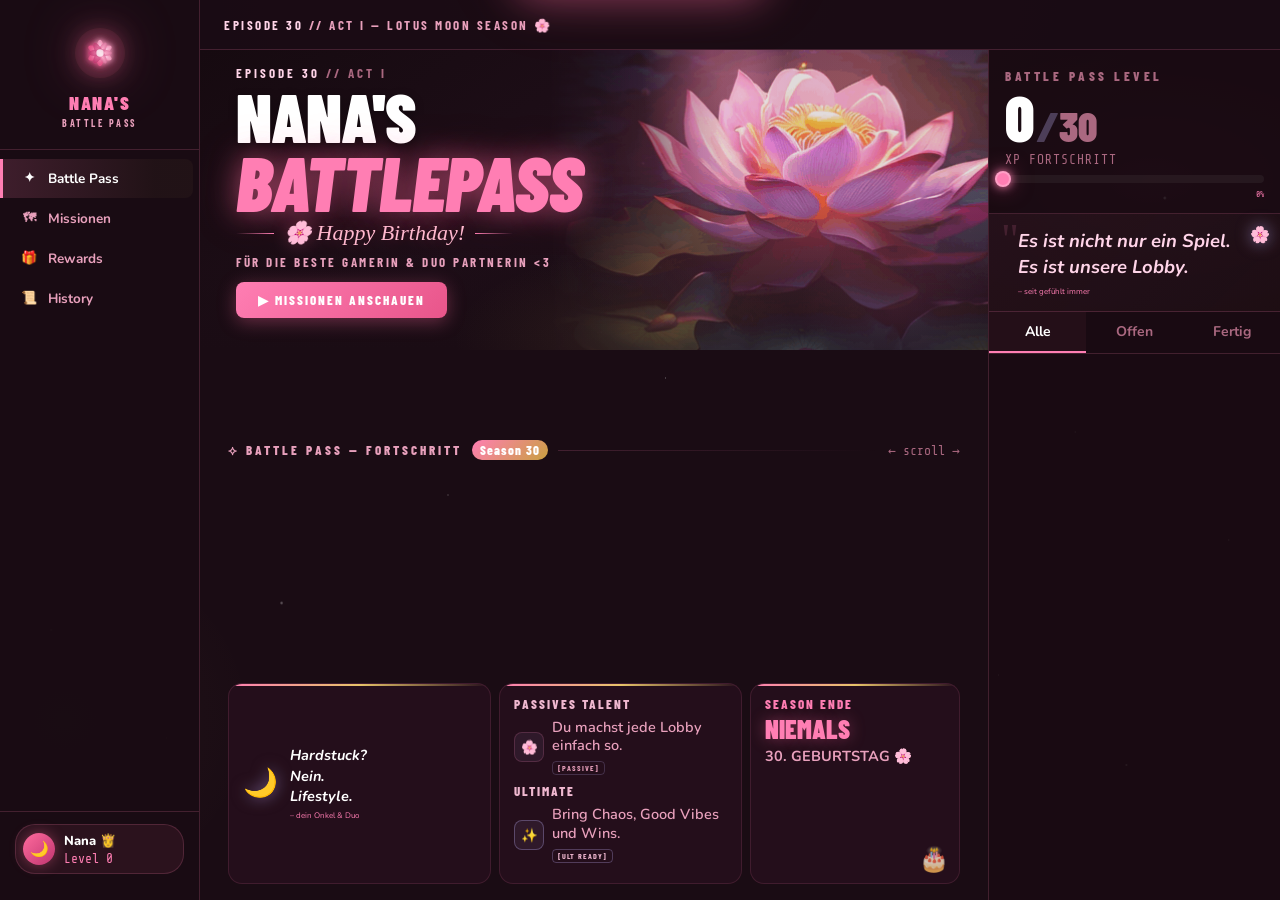
==== commit 76c8ff3d: "Wire config.js as single source of truth for all content Replace the duplicated inline CONFIG block " ====
--- a/index.html
+++ b/index.html
@@ -746,7 +746,7 @@
         <circle cx="22" cy="22" r="2.8" fill="#fff" opacity=".75"/>
       </g>
     </svg>
-    <div class="sb-brand">NANA'S<span>Battle Pass</span></div>
+    <div class="sb-brand" id="sb-brand">NANA'S<span>Battle Pass</span></div>
   </div>
 
   <nav class="nav">
@@ -770,7 +770,7 @@
 <!-- ═══════════ MAIN ═══════════ -->
 <div class="main">
   <div class="top">
-    <div class="top-ep"><b>EPISODE 30</b> // ACT I — LOTUS MOON SEASON 🌸</div>
+    <div class="top-ep" id="top-ep"><b>EPISODE 30</b> // ACT I — LOTUS MOON SEASON 🌸</div>
   </div>
 
   <!-- CONTENT AREA -->
@@ -786,10 +786,10 @@
         <div class="h-petals"></div>
         <img class="h-hero-img" src="uploads/0a20805dda5a266a6816ce71f96fc1bc.gif" alt="">
         <div class="htxt">
-          <div class="h-ep"><b>EPISODE 30</b> // ACT I</div>
-          <div class="h-title">NANA's<br><span class="h-title-k">Battlepass</span></div>
-          <div class="h-sub">🌸 Happy Birthday!</div>
-          <div class="h-desc">Für die beste Gamerin &amp; Duo Partnerin &lt;3</div>
+          <div class="h-ep" id="h-ep"><b>EPISODE 30</b> // ACT I</div>
+          <div class="h-title" id="h-title">NANA's<br><span class="h-title-k">Battlepass</span></div>
+          <div class="h-sub" id="h-sub">🌸 Happy Birthday!</div>
+          <div class="h-desc" id="h-desc">Für die beste Gamerin &amp; Duo Partnerin &lt;3</div>
           <div class="h-btns">
             <button class="btn-r" onclick="showPage('missionen',document.querySelector('.nav-i:nth-child(2)'))">▶ MISSIONEN ANSCHAUEN</button>
           </div>
@@ -825,8 +825,8 @@
         <div class="bb quote">
           <div class="bq-ic">🌙</div>
           <div>
-            <div class="bq-t">Hardstuck?<br>Nein.<br>Lifestyle.</div>
-            <div class="bq-f">– dein Onkel &amp; Duo</div>
+            <div class="bq-t" id="bq-t">Hardstuck?<br>Nein.<br>Lifestyle.</div>
+            <div class="bq-f" id="bq-f">– dein Onkel &amp; Duo</div>
           </div>
         </div>
         <div class="bb abil">
@@ -834,23 +834,23 @@
           <div class="ab-c">
             <div class="ab-i">🌸</div>
             <div>
-              <div class="ab-t">Du machst jede Lobby einfach so.</div>
-              <div class="ab-tag">[PASSIVE]</div>
+              <div class="ab-t" id="ab-pass-t">Du machst jede Lobby einfach so.</div>
+              <div class="ab-tag" id="ab-pass-tag">[PASSIVE]</div>
             </div>
           </div>
           <div class="ab-h" style="margin-top:4px">Ultimate</div>
           <div class="ab-c">
             <div class="ab-i" style="border-color:rgba(196,181,253,.3)">✨</div>
             <div>
-              <div class="ab-t">Bring Chaos, Good Vibes &amp; Wins.</div>
-              <div class="ab-tag" style="color:var(--lav);border-color:rgba(196,181,253,.28)">[ULT READY]</div>
+              <div class="ab-t" id="ab-ult-t">Bring Chaos, Good Vibes &amp; Wins.</div>
+              <div class="ab-tag" id="ab-ult-tag" style="color:var(--lav);border-color:rgba(196,181,253,.28)">[ULT READY]</div>
             </div>
           </div>
         </div>
         <div class="bb season">
           <div class="s-l">Season Ende</div>
-          <div class="s-d">NIEMALS</div>
-          <div class="s-s">30. Geburtstag 🌸</div>
+          <div class="s-d" id="s-end">NIEMALS</div>
+          <div class="s-s" id="s-end-sub">30. Geburtstag 🌸</div>
           <div class="s-cake">🎂</div>
         </div>
       </div><!-- /bot -->
@@ -877,8 +877,8 @@
       <div class="rq">
         <div class="rq-qm">"</div>
         <div class="rq-m">🌸</div>
-        <div class="rq-t">Es ist nicht nur ein Spiel.<br>Es ist unsere Lobby.</div>
-        <div class="rq-f">– seit gefühlt immer</div>
+        <div class="rq-t" id="rq-t">Es ist nicht nur ein Spiel.<br>Es ist unsere Lobby.</div>
+        <div class="rq-f" id="rq-f">– seit gefühlt immer</div>
       </div>
 
       <div class="rt">
@@ -980,79 +980,7 @@
 <div class="cfl" id="cfl"></div>
 
 <!-- ═══════════ DATA ═══════════ -->
-<script>
-const CONFIG = {
-  missions: [
-    { title: "Gemeinsames Frühstück",      desc: "Frühstückt zusammen – Café oder Pancakes zuhause.",              icon: "🥞", type: "MISSION" },
-    { title: "Film-Nacht",                 desc: "Einen Film schauen – Nana darf wählen.",                          icon: "🎬", type: "MISSION" },
-    { title: "Spaziergang",                desc: "30 Minuten an der frischen Luft spazieren gehen.",                icon: "🌿", type: "QUEST" },
-    { title: "Koch-Challenge",             desc: "Kocht ein neues Rezept, das ihr noch nie probiert habt.",         icon: "👨‍🍳", type: "CHALLENGE" },
-    { title: "Foto-Session",               desc: "Mindestens 10 Fotos – eines muss als Profilbild taugen.",         icon: "📸", type: "MISSION" },
-    { title: "Board Game Night",           desc: "Brettspiel bis zum Ende – kein Aufgeben erlaubt!",                icon: "🎲", type: "CHALLENGE" },
-    { title: "Karaoke",                    desc: "Mindestens einen Song – egal wie schief.",                         icon: "🎤", type: "MISSION" },
-    { title: "Spontan-Ausflug",            desc: "Ziel wird erst im Auto verraten.",                                 icon: "🚗", type: "QUEST" },
-    { title: "Playlist erstellen",         desc: "Gemeinsame Playlist für die nächste Party.",                       icon: "🎵", type: "MISSION" },
-    { title: "Brief schreiben",            desc: "Jeder schreibt der anderen einen handgeschriebenen Brief.",        icon: "✉️",  type: "QUEST" },
-    { title: "Workout zusammen",           desc: "Joggen, Gym, Yoga – Hauptsache aktiv.",                           icon: "💪", type: "CHALLENGE" },
-    { title: "Lieblingsrestaurant",        desc: "Essen in Nanas Lieblingsrestaurant.",                              icon: "🍽️", type: "MISSION" },
-    { title: "Museum / Ausstellung",       desc: "Gemeinsam ein Museum oder eine Ausstellung besuchen.",             icon: "🏛️", type: "QUEST" },
-    { title: "Spa-Tag",                    desc: "Einen entspannten Spa- oder Wellness-Tag gönnen.",                 icon: "🛁", type: "MISSION" },
-    { title: "Online-Kurs",               desc: "Zusammen einen Online-Kurs oder Workshop machen.",                 icon: "💻", type: "QUEST" },
-    { title: "Konzert / Live-Event",       desc: "Konzert, Festival oder anderes Live-Event besuchen.",              icon: "🎸", type: "MISSION" },
-    { title: "Backen",                     desc: "Gemeinsam Nanas Lieblingskuchen backen.",                          icon: "🎂", type: "CHALLENGE" },
-    { title: "Picknick",                   desc: "Picknick im Park – mit selbst gemachtem Essen.",                   icon: "🧺", type: "QUEST" },
-    { title: "Escape Room",               desc: "Zusammen einen Escape Room meistern.",                             icon: "🔐", type: "CHALLENGE" },
-    { title: "Bowling",                    desc: "Eine Runde Bowling – letztes Spiel entscheidet.",                  icon: "🎳", type: "MISSION" },
-    { title: "Craft-Abend",               desc: "Basteln oder malen – etwas Kreatives schaffen.",                   icon: "🎨", type: "QUEST" },
-    { title: "Sonnenuntergang",            desc: "Gemeinsam einen Sonnenuntergang anschauen.",                       icon: "🌅", type: "MISSION" },
-    { title: "Road Trip",                  desc: "Einen kleinen Road Trip planen und unternehmen.",                  icon: "🗺️", type: "QUEST" },
-    { title: "Spielplatz",                 desc: "Spielplatz besuchen und nochmal Kinder sein.",                     icon: "🛝", type: "MISSION" },
-    { title: "Kino",                       desc: "Ins Kino – Nana wählt den Film.",                                  icon: "🍿", type: "MISSION" },
-    { title: "Kaffee & Kuchen",            desc: "Gemütlicher Café-Besuch mit mindestens einem Stück Kuchen.",       icon: "☕", type: "QUEST" },
-    { title: "Tanzen",                     desc: "Kurs, Club oder Wohnzimmer – Hauptsache tanzen.",                  icon: "💃", type: "CHALLENGE" },
-    { title: "Tierheim-Besuch",            desc: "Tierheim besuchen und Tiere knuddeln.",                            icon: "🐾", type: "QUEST" },
-    { title: "Freiwilligenarbeit",         desc: "Gemeinsam bei einer gemeinnützigen Aktion helfen.",                icon: "❤️", type: "MISSION" },
-    { title: "FINALE: Geburtstags-Party",  desc: "Die legendäre 30th-Birthday-Party – alles darf, nichts muss!",    icon: "🎉", type: "FINALE" },
-  ],
-  rewards: [
-    { name: "Mystery Sticker Pack",        desc: "5 handverlesene Sticker für dein nächstes Abenteuer." },
-    { name: "Lieblings-Snack Box",         desc: "Eine Box voller Lieblingssnacks – zusammengestellt mit Liebe." },
-    { name: "Gutschein: Lieblingscafé",    desc: "Kaffee & Kuchen auf Kosten des Hauses." },
-    { name: "Playlist: Top 30",            desc: "30 Songs, die eure Freundschaft definieren." },
-    { name: "Foto-Collage",               desc: "Handgemachte Foto-Collage mit euren schönsten Momenten." },
-    { name: "Buch-Überraschung",           desc: "Das Buch, das du unbedingt lesen musst – bereits besorgt." },
-    { name: "Kino-Abend Paket",            desc: "Popcorn, Getränke, Decke – perfekter Filmabend zuhause." },
-    { name: "Spa-Gutschein",              desc: "Für einen entspannten Wellness-Tag zu zweit." },
-    { name: "Geheimes Rezeptbuch",         desc: "5 handgeschriebene Lieblingsrezepte nur für dich." },
-    { name: "Lieblingssüßigkeit ×10",      desc: "Zehnfach. Weil einmal nicht reicht." },
-    { name: "Überraschungs-Ausflug",       desc: "Datum und Ort werden dir persönlich verraten." },
-    { name: "Selbstgemachtes Geschenk",    desc: "Etwas, das mit Herz gemacht wurde." },
-    { name: "Netflix & Chill Paket",       desc: "Serienempfehlung, Snacks und ein gemütlicher Abend." },
-    { name: "Geburtstags-Muffins",         desc: "Frisch gebacken, mit Liebe verziert – speziell für dich." },
-    { name: "Kreativ-Kit",                desc: "Alles für einen kreativen Abend." },
-    { name: "Gemeinsame Playlist Vol. 2",  desc: "Die Fortsetzung – noch besser als das Original." },
-    { name: "Überraschungsbrief",          desc: "Ein Brief, der jetzt geöffnet werden darf." },
-    { name: "Restaurant-Gutschein",        desc: "Für euer nächstes gemeinsames Essen." },
-    { name: "Foto-Shooting Voucher",       desc: "Ein professionelles Shooting – ihr beide, bester Look." },
-    { name: "Escape Room Buchung",         desc: "Bereits reserviert – Datum folgt persönlich." },
-    { name: "Handmade Schmuck",            desc: "Ein handgefertigtes Accessoire, das an euch erinnert." },
-    { name: "Sunset Picknick Box",         desc: "Alles für ein romantisches Sonnenuntergangs-Picknick." },
-    { name: "Road Trip Soundtrack",        desc: "Perfekte Playlist + Snack-Paket für den nächsten Trip." },
-    { name: "Vintage Fund",               desc: "Ein curated Vintage-Stück, ausgesucht für dich." },
-    { name: "Kino-Gutschein ×2",           desc: "Zwei Tickets für euren nächsten Kinoabend." },
-    { name: "Wellness Box",               desc: "Gesichtsmaske, Badezusatz, Kerze – perfekte Selbstfürsorge." },
-    { name: "Dance Lesson Voucher",        desc: "Eine gemeinsame Tanzstunde – Stil wählst du." },
-    { name: "Memory Book Seite",           desc: "Eine Seite in eurem Erinnerungsbuch – ausgefüllt von mir." },
-    { name: "Wunsch frei ⭐",              desc: "Ein fairer, erfüllbarer Wunsch – du wählst, ich mache." },
-    { name: "🌸 LEGENDÄRE ÜBERRASCHUNG",  desc: "Alle 30 Levels geschafft! Die finale Überraschung wird dir persönlich übergeben." },
-  ],
-  dailyMissions: [
-    { icon: "🎯", text: "Spiele eine Runde mit uns",              progress: "0/1", xp: "+200 XP" },
-    { icon: "💬", text: "Sage 'einer low' ohne Ping",             progress: "0/1", xp: "+150 XP" },
-    { icon: "💧", text: "Trinke genug Wasser (unwahrscheinlich)", progress: "0/2", xp: "+100 XP" },
-  ],
-};
-</script>
+<script src="config.js"></script>
 
 <script>
 const N  = CONFIG.missions.length;
@@ -1081,8 +1009,34 @@
 function lv()   { return S.done.length; }
 function $(id)  { return document.getElementById(id); }
 
+function fillFromConfig() {
+  const set = (id, html) => { const el = $(id); if (el) el.innerHTML = html; };
+  const txt = (id, val)  => { const el = $(id); if (el) el.textContent = val; };
+  const br  = s => s.replace(/\n/g, '<br>');
+
+  set('sb-brand',   CONFIG.name.toUpperCase() + "'S<span>Battle Pass</span>");
+  txt('sb-pnm',     CONFIG.name + ' ' + CONFIG.profileEmoji);
+  set('top-ep',     '<b>EPISODE ' + CONFIG.age + '</b> // ACT I — LOTUS MOON SEASON 🌸');
+  set('h-ep',       '<b>EPISODE ' + CONFIG.age + '</b> // ACT I');
+  set('h-title',    CONFIG.name + "'s<br><span class='h-title-k'>Battlepass</span>");
+  txt('h-sub',      '🌸 ' + CONFIG.heroSubtitle);
+  txt('h-desc',     CONFIG.heroDesc);
+  set('bq-t',       br(CONFIG.quoteRight.text));
+  txt('bq-f',       CONFIG.quoteRight.from);
+  txt('ab-pass-t',  CONFIG.passiveAbility.name);
+  txt('ab-pass-tag','[' + CONFIG.passiveAbility.tag + ']');
+  txt('ab-ult-t',   CONFIG.ultimateAbility.name);
+  txt('ab-ult-tag', '[' + CONFIG.ultimateAbility.tag + ']');
+  txt('s-end',      CONFIG.seasonEnd);
+  txt('s-end-sub',  CONFIG.seasonEndSub);
+  set('rq-t',       br(CONFIG.quoteBottom.text));
+  txt('rq-f',       CONFIG.quoteBottom.from);
+}
+
 document.addEventListener('DOMContentLoaded', () => {
   load();
+  fillFromConfig();
+  fillDaily();
   renderAll();
   timer();
 });
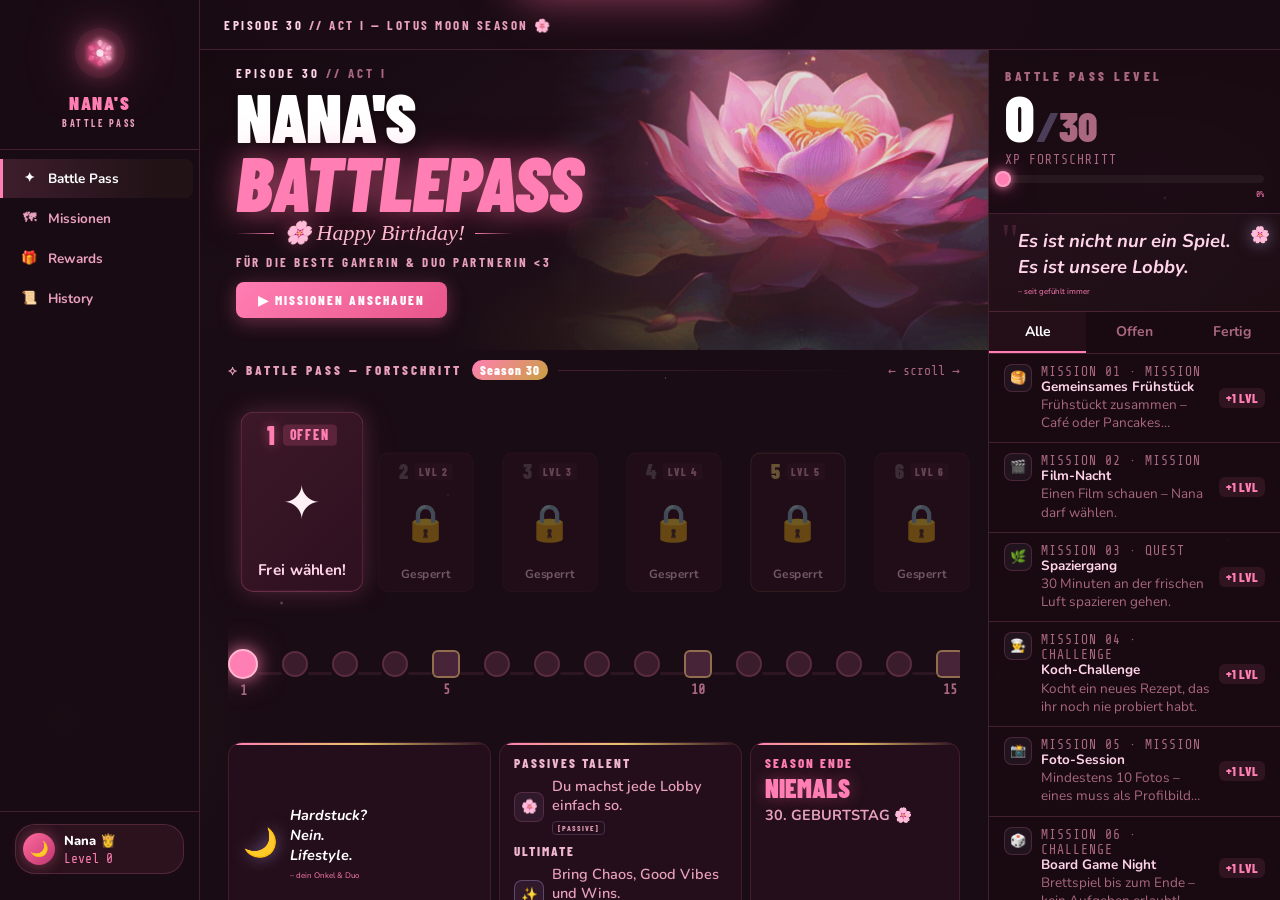
==== commit 44506f7d: "Fix fillDaily() crash when dm-list element is absent Without a null check, dl.innerHTML threw TypeEr" ====
--- a/index.html
+++ b/index.html
@@ -1043,6 +1043,7 @@
 
 function fillDaily() {
   const dl = $('dm-list');
+  if (!dl) return;
   dl.innerHTML = '';
   CONFIG.dailyMissions.forEach(d => {
     const r = document.createElement('div');
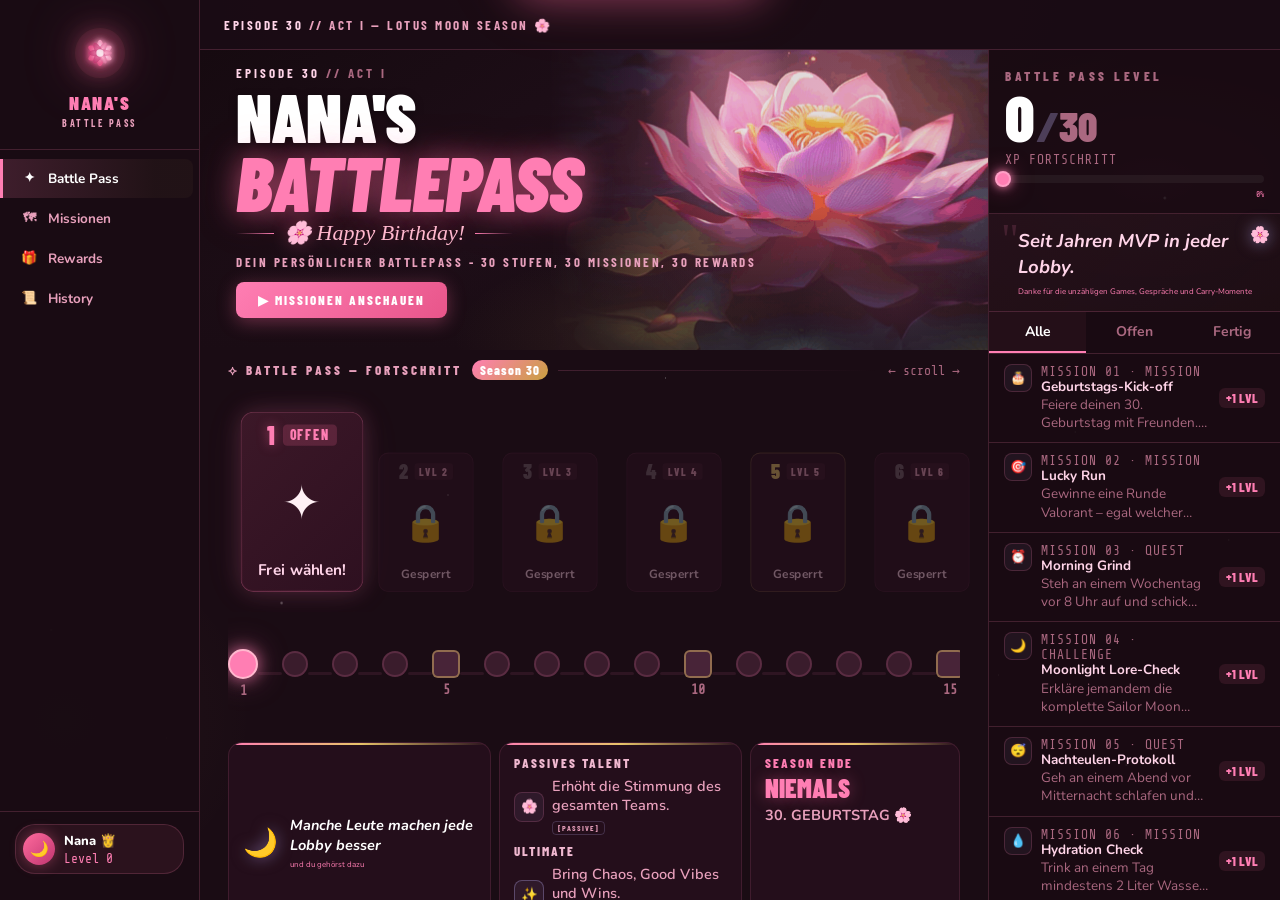
==== commit 4686489c: "Seite für Mobile responsiv gemacht - Bottom-Navigation ersetzt Sidebar auf kleinen Screens - Sidebar" ====
--- a/index.html
+++ b/index.html
@@ -651,6 +651,50 @@
 .cfp { position:absolute; opacity:0; animation:cff 2.2s ease-in forwards; }
 @keyframes cff { 0% { opacity:1; transform:translateY(-10px) rotate(0deg); } 100% { opacity:0; transform:translateY(100vh) rotate(600deg); } }
 
+/* ── MOBILE NAV TOGGLE ── */
+.mob-menu-btn {
+  display:none;
+  background:none; border:none;
+  color:var(--muted); font-size:22px; cursor:pointer;
+  padding:4px 8px; line-height:1;
+}
+.mob-rcol-btn {
+  display:none;
+  background:rgba(255,107,157,.1); border:1px solid var(--bdr);
+  color:var(--muted); font-size:14px; cursor:pointer;
+  padding:5px 10px; border-radius:8px;
+  font-family:var(--ft); font-weight:800; letter-spacing:1px;
+  white-space:nowrap;
+}
+
+/* ── MOBILE BOTTOM NAV ── */
+.mob-nav {
+  display:none;
+  position:fixed; bottom:0; left:0; right:0; z-index:200;
+  background:rgba(26,12,20,.97);
+  border-top:1px solid var(--bdr);
+  backdrop-filter:blur(12px);
+  flex-direction:row;
+  padding-bottom:env(safe-area-inset-bottom, 0px);
+}
+.mob-nav-i {
+  flex:1; display:flex; flex-direction:column; align-items:center; justify-content:center;
+  padding:10px 6px 8px;
+  font-family:var(--ft); font-size:9px; font-weight:800; letter-spacing:1.5px;
+  text-transform:uppercase; color:var(--muted2); cursor:pointer; gap:4px;
+  transition:color .15s;
+}
+.mob-nav-i .mn-ic { font-size:18px; line-height:1; }
+.mob-nav-i.on { color:var(--pink); }
+
+/* Sidebar overlay on mobile */
+.sidebar-overlay {
+  display:none;
+  position:fixed; inset:0; z-index:150;
+  background:rgba(0,0,0,.6); backdrop-filter:blur(4px);
+}
+.sidebar-overlay.open { display:block; }
+
 /* ── PAGES ── */
 .page { display:flex; flex:1; overflow:hidden; width:100%; min-height:0; }
 .page.hidden { display:none !important; }
@@ -708,6 +752,111 @@
 .hl-title { font-family:var(--fb); font-size:13.5px; font-weight:700; color:#fff; margin:2px 0; }
 .hl-reward { font-size:13px; color:var(--gold); }
 .hl-time { font-family:var(--fm); font-size:13px; color:var(--muted2); margin-top:3px; }
+
+/* ══════════════════════════════════════
+   RESPONSIVE — MOBILE (≤ 768px)
+══════════════════════════════════════ */
+@media (max-width: 768px) {
+
+  /* ── Layout ── */
+  body { overflow:hidden; }
+  .app { flex-direction:column; height:100dvh; }
+
+  /* ── Sidebar: hidden by default, slides in as overlay ── */
+  .sidebar {
+    position:fixed; top:0; left:-220px; height:100%;
+    z-index:160; transition:left .28s cubic-bezier(.4,0,.2,1);
+    width:200px !important; min-width:200px !important;
+  }
+  .sidebar.open { left:0; }
+
+  /* ── Main: full width ── */
+  .main { width:100%; flex:1; min-height:0; }
+
+  /* ── Topbar ── */
+  .top { padding:0 12px; gap:8px; }
+  .top-ep { font-size:10px; letter-spacing:1.5px; overflow:hidden; white-space:nowrap; text-overflow:ellipsis; max-width:calc(100vw - 180px); }
+  .mob-menu-btn { display:block; }
+  .mob-rcol-btn { display:flex; align-items:center; gap:5px; }
+  .pchip { padding:5px 10px 5px 5px; gap:7px; }
+  .pav { width:28px; height:28px; font-size:12px; }
+  .pnm { font-size:11px; }
+  .plv { font-size:10px; }
+
+  /* ── Content ── */
+  .cnt { flex-direction:column; }
+
+  /* ── Hero ── */
+  .hero { height:200px; }
+  .htxt { padding:0 18px 20px; }
+  .h-title { font-size:42px; }
+  .h-title-k { font-size:50px; }
+  .h-sub { font-size:16px; }
+  .h-desc { font-size:11px; letter-spacing:1.5px; }
+  .h-moon-wrap { width:160px; height:160px; right:10px; top:15px; }
+  .h-hero-img { width:280px; right:-30px; }
+  .h-anno { display:none; }
+  .h-btns .btn-r { font-size:11px; padding:8px 14px; }
+
+  /* ── Battle pass cards: compact ── */
+  .bp-scroll-area { padding:16px 16px 12px; }
+  .bpc { width:96px; min-width:96px; }
+  .bpc.cur { transform:scale(1.04); }
+  .bpc.done { transform:scale(.86); }
+  .bpc.lk { transform:scale(.80); }
+  .sec-hdr { padding:8px 16px; }
+
+  /* ── Timeline ── */
+  .tl-w { padding:0 16px; }
+
+  /* ── Bottom panels: stack vertically ── */
+  .bot { flex-direction:column; padding:8px 12px calc(env(safe-area-inset-bottom,0px) + 72px); gap:6px; }
+  .bb.daily, .bb.quote, .bb.abil, .bb.season { flex:none; }
+
+  /* ── Right column: hidden, shown via rcol-panel overlay ── */
+  .rcol {
+    position:fixed; top:0; right:-100%; height:100%;
+    z-index:160; width:88vw !important; min-width:0 !important;
+    transition:right .28s cubic-bezier(.4,0,.2,1);
+  }
+  .rcol.open { right:0; }
+
+  /* ── Bottom mobile nav ── */
+  .mob-nav { display:flex; }
+
+  /* ── lcol scrolls properly ── */
+  .lcol {
+    overflow-y:auto;
+    padding-bottom:0;
+    height:calc(100dvh - 50px);
+  }
+
+  /* ── Page wrappers ── */
+  .pg-wrap { padding:18px 16px; padding-bottom:calc(env(safe-area-inset-bottom,0px) + 76px); }
+  .pg-title { font-size:32px; }
+  .pg-stats { flex-wrap:wrap; gap:8px; }
+
+  /* ── Mission/Reward grids: single column ── */
+  .mission-grid { grid-template-columns:1fr; }
+  .reward-grid { grid-template-columns:repeat(auto-fill,minmax(160px,1fr)); }
+
+  /* ── Modal ── */
+  .mdl { max-width:96vw; }
+  .mb { padding:22px 18px 18px; }
+
+  /* ── Level-up toast ── */
+  .lu { min-width:160px; padding:10px 24px; }
+}
+
+@media (max-width: 400px) {
+  .h-title { font-size:34px; }
+  .h-title-k { font-size:40px; }
+  .hero { height:180px; }
+  .h-moon-wrap { width:130px; height:130px; }
+  .bpc { width:84px; min-width:84px; }
+  .bpc-ic { font-size:36px; }
+  .bpc-nm { font-size:12px; }
+}
 </style>
 </head>
 <body>
@@ -770,7 +919,9 @@
 <!-- ═══════════ MAIN ═══════════ -->
 <div class="main">
   <div class="top">
+    <button class="mob-menu-btn" onclick="toggleSidebar()" aria-label="Menü">☰</button>
     <div class="top-ep" id="top-ep"><b>EPISODE 30</b> // ACT I — LOTUS MOON SEASON 🌸</div>
+    <button class="mob-rcol-btn" onclick="toggleRcol()">📊 Stats</button>
   </div>
 
   <!-- CONTENT AREA -->
@@ -932,6 +1083,16 @@
 </div><!-- /main -->
 </div><!-- /app -->
 
+<!-- ── MOBILE: sidebar overlay + bottom nav ── -->
+<div class="sidebar-overlay" id="sb-overlay" onclick="closeSidebar()"></div>
+
+<nav class="mob-nav" id="mob-nav">
+  <div class="mob-nav-i on" id="mn-bp"   onclick="showPage('bp',null);setMobNav('bp')"><span class="mn-ic">✦</span>Pass</div>
+  <div class="mob-nav-i"    id="mn-missionen" onclick="showPage('missionen',null);setMobNav('missionen')"><span class="mn-ic">🗺</span>Missionen</div>
+  <div class="mob-nav-i"    id="mn-rewards"   onclick="showPage('rewards',null);setMobNav('rewards')"><span class="mn-ic">🎁</span>Rewards</div>
+  <div class="mob-nav-i"    id="mn-history"   onclick="showPage('history',null);setMobNav('history')"><span class="mn-ic">📜</span>History</div>
+</nav>
+
 <!-- ═══════════ MISSION MODAL ═══════════ -->
 <div class="ov" id="m-ov">
   <div class="mdl">
@@ -1267,12 +1428,45 @@
   if (lc && bp) lc.scrollTo({ top: bp.offsetTop - 20, behavior: 'smooth' });
 }
 
+/* ── MOBILE NAVIGATION ── */
+function toggleSidebar() {
+  document.querySelector('.sidebar').classList.toggle('open');
+  document.getElementById('sb-overlay').classList.toggle('open');
+}
+function closeSidebar() {
+  document.querySelector('.sidebar').classList.remove('open');
+  document.getElementById('sb-overlay').classList.remove('open');
+}
+function toggleRcol() {
+  const rc = document.querySelector('.rcol');
+  const isOpen = rc.classList.toggle('open');
+  const ov = document.getElementById('sb-overlay');
+  if (isOpen) {
+    ov.classList.add('open');
+    ov.onclick = closeRcol;
+  } else {
+    ov.classList.remove('open');
+    ov.onclick = closeSidebar;
+  }
+}
+function closeRcol() {
+  document.querySelector('.rcol').classList.remove('open');
+  document.getElementById('sb-overlay').classList.remove('open');
+  document.getElementById('sb-overlay').onclick = closeSidebar;
+}
+function setMobNav(name) {
+  document.querySelectorAll('.mob-nav-i').forEach(n => n.classList.remove('on'));
+  const el = document.getElementById('mn-' + name);
+  if (el) el.classList.add('on');
+}
+
 /* ── PAGE ROUTING ── */
 function showPage(name, btn) {
   document.querySelectorAll('.page').forEach(p => p.classList.add('hidden'));
   document.getElementById('page-' + name).classList.remove('hidden');
   document.querySelectorAll('.nav-i').forEach(n => n.classList.remove('on'));
   if (btn) btn.classList.add('on');
+  closeSidebar();
   if (name === 'missionen') renderMissionen();
   if (name === 'rewards')   renderRewards();
   if (name === 'history')   renderHistory();
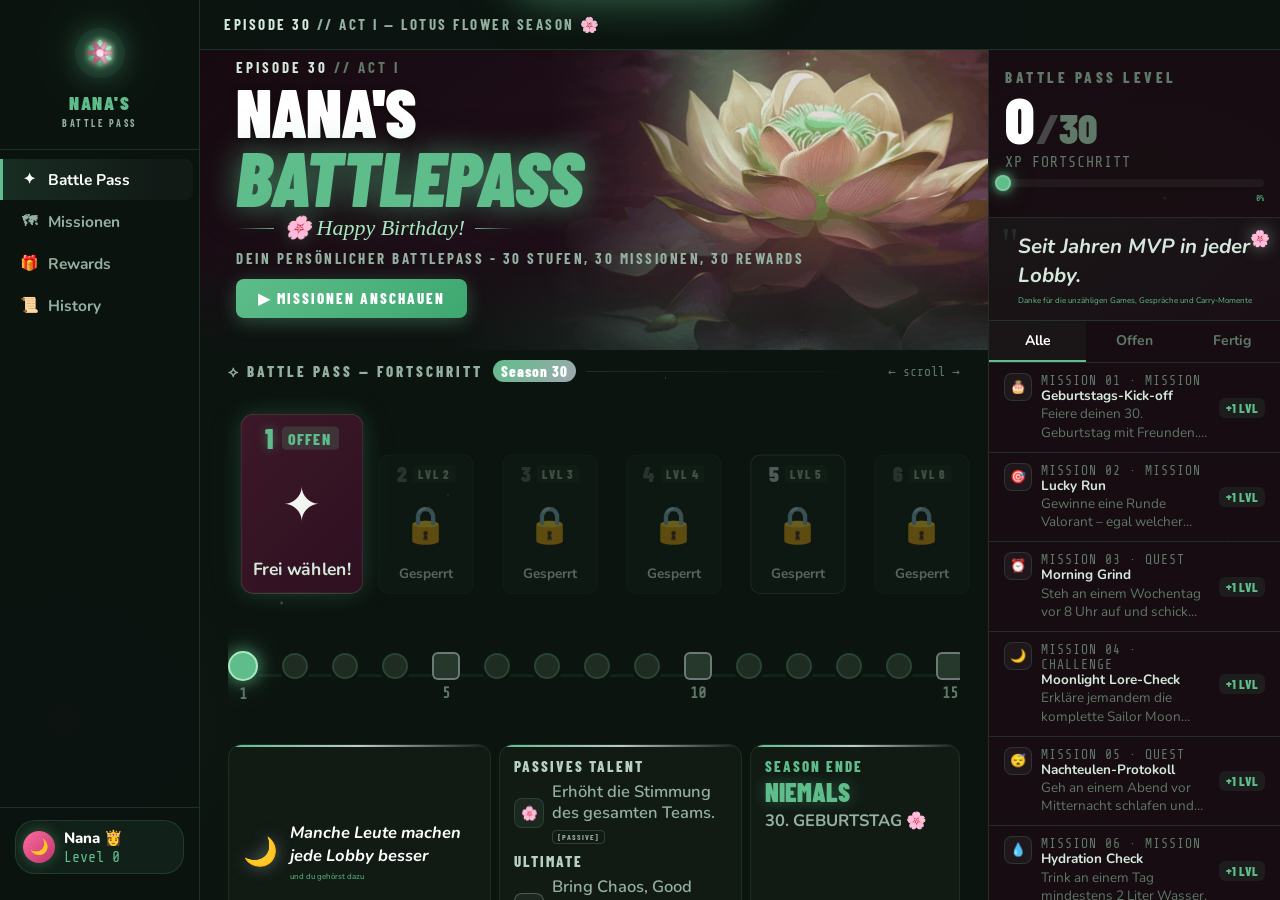
==== commit 401110fe: "UI fixes: remove nav blur, rename season, increase desktop font sizes, silver/green color scheme - R" ====
--- a/index.html
+++ b/index.html
@@ -8,28 +8,28 @@
 <link href="https://fonts.googleapis.com/css2?family=Nunito:wght@400;600;700;800;900&family=Barlow+Condensed:ital,wght@0,600;0,700;0,800;0,900;1,800;1,900&family=Share+Tech+Mono&display=swap" rel="stylesheet">
 <style>
 :root {
-  --pink:   #ff7eb3;
-  --pink2:  #e8558a;
-  --pink3:  #b83068;
-  --rose:   #ffb8ce;
-  --gold:   #e8c46a;
-  --gold2:  #c9a040;
-  --peach:  #ffd4a8;
-  --lav:    #f0b8d0;
-  --lav2:   #e8a0bc;
-  --bg0:    #1a0c14;
-  --bg1:    #221018;
-  --bg2:    #2c1420;
-  --bg3:    #3a1c2c;
-  --bg4:    #482438;
-  --card:   #2a1020;
-  --cardhv: #38162e;
-  --bdr:    rgba(255,126,179,.18);
-  --bdrl:   rgba(255,126,179,.40);
-  --tx:     #fff0f5;
-  --tx2:    #ffd4e8;
-  --muted:  #e8a0bc;
-  --muted2: #aa6880;
+  --pink:   #5ebd8a;
+  --pink2:  #3da870;
+  --pink3:  #2a7d50;
+  --rose:   #a8e8c0;
+  --gold:   #c0c8d0;
+  --gold2:  #a0a8b0;
+  --peach:  #d4ffe0;
+  --lav:    #b8d0c4;
+  --lav2:   #94b0a0;
+  --bg0:    #0c1410;
+  --bg1:    #101a14;
+  --bg2:    #162018;
+  --bg3:    #1e2c22;
+  --bg4:    #26382c;
+  --card:   #142018;
+  --cardhv: #1c2e22;
+  --bdr:    rgba(94,189,138,.18);
+  --bdrl:   rgba(94,189,138,.40);
+  --tx:     #f0f5f2;
+  --tx2:    #d4e8dc;
+  --muted:  #94b0a0;
+  --muted2: #607868;
   --ft:     'Barlow Condensed', sans-serif;
   --fb:     'Nunito', sans-serif;
   --fm:     'Share Tech Mono', monospace;
@@ -41,9 +41,9 @@
   height:100%; min-height:100vh;
   background:var(--bg0);
   background-image:
-    radial-gradient(ellipse 80% 50% at 50% 0%, rgba(232,196,106,.06) 0%, transparent 55%),
-    radial-gradient(ellipse 40% 30% at 90% 20%, rgba(255,126,179,.07) 0%, transparent 50%),
-    radial-gradient(ellipse 30% 40% at 5% 80%, rgba(232,196,106,.04) 0%, transparent 50%);
+    radial-gradient(ellipse 80% 50% at 50% 0%, rgba(192,200,208,.06) 0%, transparent 55%),
+    radial-gradient(ellipse 40% 30% at 90% 20%, rgba(94,189,138,.07) 0%, transparent 50%),
+    radial-gradient(ellipse 30% 40% at 5% 80%, rgba(192,200,208,.04) 0%, transparent 50%);
   color:var(--tx); font-family:var(--fb);
   overflow:hidden;
 }
@@ -52,23 +52,23 @@
 body::before {
   content:''; position:fixed; inset:0; pointer-events:none; z-index:0;
   background-image:
-    radial-gradient(1.5px 1.5px at 8% 12%,rgba(255,255,255,.55),transparent),
-    radial-gradient(1px 1px at 17% 35%,rgba(255,255,255,.4),transparent),
-    radial-gradient(2px 2px at 26% 8%,rgba(255,255,255,.5),transparent),
-    radial-gradient(1px 1px at 35% 55%,rgba(255,255,255,.35),transparent),
-    radial-gradient(1.5px 1.5px at 44% 18%,rgba(255,255,255,.6),transparent),
-    radial-gradient(1px 1px at 52% 42%,rgba(255,255,255,.4),transparent),
-    radial-gradient(2px 2px at 60% 7%,rgba(255,255,255,.55),transparent),
-    radial-gradient(1px 1px at 68% 30%,rgba(255,255,255,.45),transparent),
-    radial-gradient(1.5px 1.5px at 76% 15%,rgba(255,255,255,.5),transparent),
-    radial-gradient(1px 1px at 84% 48%,rgba(255,255,255,.35),transparent),
-    radial-gradient(2px 2px at 91% 22%,rgba(255,255,255,.6),transparent),
-    radial-gradient(1px 1px at 96% 60%,rgba(255,255,255,.4),transparent),
-    radial-gradient(1.5px 1.5px at 4% 70%,rgba(255,255,255,.3),transparent),
-    radial-gradient(1px 1px at 13% 82%,rgba(255,255,255,.25),transparent),
-    radial-gradient(2px 2px at 22% 67%,rgba(255,255,255,.35),transparent),
-    radial-gradient(1px 1px at 78% 75%,rgba(255,255,255,.3),transparent),
-    radial-gradient(1.5px 1.5px at 88% 85%,rgba(255,255,255,.4),transparent);
+    radial-gradient(1.5px 1.5px at 8% 12%,rgba(220,240,228,.55),transparent),
+    radial-gradient(1px 1px at 17% 35%,rgba(220,240,228,.4),transparent),
+    radial-gradient(2px 2px at 26% 8%,rgba(220,240,228,.5),transparent),
+    radial-gradient(1px 1px at 35% 55%,rgba(220,240,228,.35),transparent),
+    radial-gradient(1.5px 1.5px at 44% 18%,rgba(220,240,228,.6),transparent),
+    radial-gradient(1px 1px at 52% 42%,rgba(220,240,228,.4),transparent),
+    radial-gradient(2px 2px at 60% 7%,rgba(220,240,228,.55),transparent),
+    radial-gradient(1px 1px at 68% 30%,rgba(220,240,228,.45),transparent),
+    radial-gradient(1.5px 1.5px at 76% 15%,rgba(220,240,228,.5),transparent),
+    radial-gradient(1px 1px at 84% 48%,rgba(220,240,228,.35),transparent),
+    radial-gradient(2px 2px at 91% 22%,rgba(220,240,228,.6),transparent),
+    radial-gradient(1px 1px at 96% 60%,rgba(220,240,228,.4),transparent),
+    radial-gradient(1.5px 1.5px at 4% 70%,rgba(220,240,228,.3),transparent),
+    radial-gradient(1px 1px at 13% 82%,rgba(220,240,228,.25),transparent),
+    radial-gradient(2px 2px at 22% 67%,rgba(220,240,228,.35),transparent),
+    radial-gradient(1px 1px at 78% 75%,rgba(220,240,228,.3),transparent),
+    radial-gradient(1.5px 1.5px at 88% 85%,rgba(220,240,228,.4),transparent);
 }
 
 /* ══ APP LAYOUT ══ */
@@ -77,7 +77,7 @@
 /* ── SIDEBAR ── */
 .sidebar {
   width:200px; min-width:200px;
-  background:rgba(26,12,20,.95);
+  background:rgba(12,20,16,.95);
   border-right:1px solid var(--bdr);
   display:flex; flex-direction:column; z-index:10;
   backdrop-filter:blur(12px);
@@ -89,7 +89,7 @@
 }
 .sb-logo svg {
   width:58px; height:58px; flex-shrink:0;
-  filter:drop-shadow(0 0 14px rgba(255,107,157,.9)) drop-shadow(0 0 28px rgba(255,107,157,.35));
+  filter:drop-shadow(0 0 14px rgba(94,189,138,.9)) drop-shadow(0 0 28px rgba(94,189,138,.35));
 }
 .sb-brand {
   font-family:var(--ft); font-size:19px; font-weight:900;
@@ -102,22 +102,22 @@
 .nav-i {
   display:flex; align-items:center; gap:10px;
   padding:10px 17px;
-  font-family:var(--fb); font-size:13.5px; font-weight:700;
+  font-family:var(--fb); font-size:15.5px; font-weight:700;
   color:var(--muted); cursor:pointer;
   border-left:3px solid transparent;
   transition:all .15s; border-radius:0 8px 8px 0; margin:1px 6px 1px 0;
 }
-.nav-i:hover { color:var(--tx); background:rgba(255,126,179,.06); }
+.nav-i:hover { color:var(--tx); background:rgba(94,189,138,.06); }
 .nav-i.on {
   color:#fff;
-  background:linear-gradient(90deg,rgba(255,126,179,.16),rgba(232,196,106,.04) 80%);
+  background:linear-gradient(90deg,rgba(94,189,138,.16),rgba(192,200,208,.04) 80%);
   border-left-color:var(--pink);
 }
-.nav-i .ni { font-size:13px; width:18px; text-align:center; }
+.nav-i .ni { font-size:15px; width:18px; text-align:center; }
 
 .sb-bot { padding:12px 15px 16px; border-top:1px solid var(--bdr); }
-.sb-pchip { display:flex; align-items:center; gap:9px; background:rgba(255,107,157,.08); border:1px solid var(--bdr); border-radius:20px; padding:7px 12px 7px 7px; margin-bottom:10px; }
-.sb-ep { font-size:11px; color:var(--muted2); font-weight:700; letter-spacing:1px; }
+.sb-pchip { display:flex; align-items:center; gap:9px; background:rgba(94,189,138,.08); border:1px solid var(--bdr); border-radius:20px; padding:7px 12px 7px 7px; margin-bottom:10px; }
+.sb-ep { font-size:13px; color:var(--muted2); font-weight:700; letter-spacing:1px; }
 
 /* ── MAIN ── */
 .main { flex:1; display:flex; flex-direction:column; overflow:hidden; min-width:0; }
@@ -126,28 +126,28 @@
 .top {
   display:flex; align-items:center; justify-content:space-between;
   padding:0 24px; height:50px; flex-shrink:0;
-  background:rgba(26,12,20,.9);
+  background:rgba(12,20,16,.9);
   border-bottom:1px solid var(--bdr);
   backdrop-filter:blur(8px); z-index:10;
 }
-.top-ep { font-family:var(--ft); font-size:13px; font-weight:700; letter-spacing:2.5px; color:var(--muted); text-transform:uppercase; }
+.top-ep { font-family:var(--ft); font-size:15px; font-weight:700; letter-spacing:2.5px; color:var(--muted); text-transform:uppercase; }
 .top-ep b { color:var(--tx2); }
 .pchip {
   display:flex; align-items:center; gap:10px;
-  background:rgba(255,107,157,.08); border:1px solid var(--bdr);
+  background:rgba(94,189,138,.08); border:1px solid var(--bdr);
   padding:8px 22px 8px 8px; border-radius:30px; cursor:pointer;
   transition:all .15s;
 }
-.pchip:hover { background:rgba(255,107,157,.14); border-color:var(--bdrl); }
+.pchip:hover { background:rgba(94,189,138,.14); border-color:var(--bdrl); }
 .pav {
   width:36px; height:36px;
   background:linear-gradient(135deg,#ff6b9d,#c03570);
   display:flex; align-items:center; justify-content:center;
   border-radius:50%; font-size:13.5px;
-  box-shadow:0 0 14px rgba(255,107,157,.4);
-}
-.pnm { font-family:var(--fb); font-size:13px; font-weight:800; color:#fff; }
-.plv { font-family:var(--fm); font-size:13px; color:var(--pink); margin-top:1px; }
+  box-shadow:0 0 14px rgba(94,189,138,.4);
+}
+.pnm { font-family:var(--fb); font-size:15px; font-weight:800; color:#fff; }
+.plv { font-family:var(--fm); font-size:15px; color:var(--pink); margin-top:1px; }
 
 /* ── CONTENT ── */
 .cnt { flex:1; display:flex; overflow:hidden; min-height:0; }
@@ -173,10 +173,10 @@
 .h-petals {
   position:absolute; inset:0; z-index:1;
   background:
-    radial-gradient(ellipse 9% 60% at 65% 1%,rgba(255,126,179,.30),transparent),
-    radial-gradient(ellipse 5% 42% at 70% 15%,rgba(255,126,179,.18),transparent),
-    radial-gradient(ellipse 22% 28% at 54% 96%,rgba(232,196,106,.08),transparent),
-    radial-gradient(ellipse 12% 25% at 88% 85%,rgba(255,126,179,.07),transparent);
+    radial-gradient(ellipse 9% 60% at 65% 1%,rgba(94,189,138,.30),transparent),
+    radial-gradient(ellipse 5% 42% at 70% 15%,rgba(94,189,138,.18),transparent),
+    radial-gradient(ellipse 22% 28% at 54% 96%,rgba(192,200,208,.08),transparent),
+    radial-gradient(ellipse 12% 25% at 88% 85%,rgba(94,189,138,.07),transparent);
 }
 .h-hero-img {
   position:absolute; z-index:2;
@@ -184,7 +184,7 @@
   width:500px; opacity:.85;
   mix-blend-mode:screen;
   pointer-events:none;
-  filter:saturate(1.2) brightness(1.05);
+  filter:saturate(0.8) brightness(1.05) hue-rotate(90deg) sepia(0.15);
   mask-image:
     linear-gradient(to right, transparent 0%, black 35%),
     linear-gradient(to top, transparent 0%, black 48%);
@@ -201,21 +201,21 @@
 }
 .h-moon {
   position:absolute; inset:0; border-radius:50%;
-  background:radial-gradient(circle at 38% 36%,#fff8f0 0%,#fce0c8 18%,#f0a070 45%,rgba(140,60,40,.45) 74%,transparent 91%);
-  box-shadow:0 0 55px rgba(232,196,106,.35),0 0 110px rgba(232,160,100,.14),inset -12px 14px 36px rgba(160,80,40,.18);
+  background:radial-gradient(circle at 38% 36%,#f0f8f4 0%,#d0e8d8 18%,#80c0a0 45%,rgba(40,100,70,.45) 74%,transparent 91%);
+  box-shadow:0 0 55px rgba(94,189,138,.35),0 0 110px rgba(94,189,138,.14),inset -12px 14px 36px rgba(40,80,60,.18);
 }
 .h-moon::after {
   content:''; position:absolute; top:-8%; left:23%; width:88%; height:88%;
   border-radius:50%;
-  background:radial-gradient(ellipse at 42% 42%,#120808 42%,#1a0c0e 100%);
-  box-shadow:inset 4px -4px 20px rgba(18,6,6,.98);
-}
-.h-moonring { position:absolute; inset:-24px; border-radius:50%; border:1px solid rgba(232,196,106,.10); box-shadow:0 0 32px rgba(232,196,106,.09); }
-.h-moonring2 { inset:-52px; border-color:rgba(232,196,106,.04); }
+  background:radial-gradient(ellipse at 42% 42%,#081208 42%,#0c1a10 100%);
+  box-shadow:inset 4px -4px 20px rgba(6,18,10,.98);
+}
+.h-moonring { position:absolute; inset:-24px; border-radius:50%; border:1px solid rgba(192,200,208,.10); box-shadow:0 0 32px rgba(192,200,208,.09); }
+.h-moonring2 { inset:-52px; border-color:rgba(192,200,208,.04); }
 .h-moon-wrap::after {
   content:''; position:absolute; bottom:-18px; left:50%; transform:translateX(-50%);
   width:230px; height:90px;
-  background:radial-gradient(ellipse,rgba(232,196,106,.12),transparent 70%);
+  background:radial-gradient(ellipse,rgba(192,200,208,.12),transparent 70%);
 }
 .h-moon-wrap::before {
   content:''; position:absolute; bottom:0; left:-12px; right:-12px; height:70px;
@@ -225,7 +225,7 @@
 .h-lotus-wm { position:absolute; z-index:1; right:146px; top:52px; width:188px; height:188px; opacity:.04; }
 
 .htxt { position:relative; z-index:5; padding:0 36px 32px; }
-.h-ep { font-family:var(--ft); font-size:13px; font-weight:700; letter-spacing:3px; color:var(--muted2); text-transform:uppercase; margin-bottom:6px; }
+.h-ep { font-family:var(--ft); font-size:15px; font-weight:700; letter-spacing:3px; color:var(--muted2); text-transform:uppercase; margin-bottom:6px; }
 .h-ep b { color:var(--tx2); }
 .h-title {
   font-family:var(--ft); font-size:68px; font-weight:900;
@@ -234,47 +234,47 @@
 }
 .h-title-k {
   color:var(--pink); font-style:italic; font-size:78px;
-  text-shadow:0 0 28px rgba(255,107,157,.55),0 0 55px rgba(255,107,157,.18);
+  text-shadow:0 0 28px rgba(94,189,138,.55),0 0 55px rgba(94,189,138,.18);
 }
 .h-sub {
   font-family:'Georgia',serif; font-size:22px; font-style:italic;
   color:var(--rose); margin:4px 0 8px;
-  text-shadow:0 0 18px rgba(255,107,157,.3);
+  text-shadow:0 0 18px rgba(94,189,138,.3);
   display:inline-flex; align-items:center; gap:10px;
 }
 .h-sub::before,.h-sub::after { content:''; display:block; width:38px; height:1px; background:linear-gradient(90deg,transparent,var(--pink)); }
 .h-sub::after { background:linear-gradient(90deg,var(--pink),transparent); }
-.h-desc { font-family:var(--ft); font-size:13px; font-weight:700; letter-spacing:2.5px; color:var(--muted); text-transform:uppercase; margin-bottom:12px; }
+.h-desc { font-family:var(--ft); font-size:15px; font-weight:700; letter-spacing:2.5px; color:var(--muted); text-transform:uppercase; margin-bottom:12px; }
 .h-btns { display:flex; gap:10px; align-items:center; }
 .h-anno {
   position:absolute; z-index:6; right:296px; top:24px;
-  font-family:var(--ft); font-size:13px; font-weight:700; font-style:italic;
+  font-family:var(--ft); font-size:15px; font-weight:700; font-style:italic;
   color:var(--muted); text-align:center; line-height:1.55;
 }
-.h-anno .big { color:var(--pink); font-size:14.5px; font-weight:900; }
+.h-anno .big { color:var(--pink); font-size:16.5px; font-weight:900; }
 
 /* Buttons */
 .btn-r {
   background:linear-gradient(135deg,var(--pink),var(--pink2));
   color:#fff; border:none; padding:10px 22px;
-  font-family:var(--ft); font-size:13px; font-weight:800; letter-spacing:2px; text-transform:uppercase;
+  font-family:var(--ft); font-size:15px; font-weight:800; letter-spacing:2px; text-transform:uppercase;
   cursor:pointer; border-radius:8px; white-space:nowrap;
-  box-shadow:0 4px 18px rgba(255,107,157,.35);
+  box-shadow:0 4px 18px rgba(94,189,138,.35);
   transition:all .18s;
 }
-.btn-r:hover { box-shadow:0 6px 28px rgba(255,107,157,.55); transform:translateY(-2px); }
+.btn-r:hover { box-shadow:0 6px 28px rgba(94,189,138,.55); transform:translateY(-2px); }
 .btn-g {
-  background:rgba(255,255,255,.06); color:var(--muted);
-  border:1px solid rgba(255,255,255,.12);
-  padding:10px 22px; font-family:var(--ft); font-size:14px; font-weight:800;
+  background:rgba(220,240,228,.06); color:var(--muted);
+  border:1px solid rgba(220,240,228,.12);
+  padding:10px 22px; font-family:var(--ft); font-size:16px; font-weight:800;
   letter-spacing:2px; text-transform:uppercase; cursor:pointer;
   border-radius:8px; display:flex; align-items:center; gap:8px;
   transition:all .18s;
 }
-.btn-g:hover { border-color:rgba(255,255,255,.25); color:#ddd; background:rgba(255,255,255,.1); }
+.btn-g:hover { border-color:rgba(220,240,228,.25); color:#ddd; background:rgba(220,240,228,.1); }
 .play-c {
   width:20px; height:20px; border:1.5px solid currentColor; border-radius:50%;
-  display:flex; align-items:center; justify-content:center; font-size:13px;
+  display:flex; align-items:center; justify-content:center; font-size:15px;
 }
 
 /* ── BP SCREEN ── */
@@ -286,12 +286,12 @@
 }
 .sec-hdr-line { flex:1; height:1px; background:linear-gradient(90deg,var(--bdr),transparent); }
 .sec-hdr-t {
-  font-family:var(--ft); font-size:13px; font-weight:800;
+  font-family:var(--ft); font-size:15px; font-weight:800;
   letter-spacing:3px; color:var(--muted); text-transform:uppercase; white-space:nowrap;
 }
 .sec-hdr-badge {
   background:linear-gradient(135deg,var(--pink),var(--gold2));
-  color:#fff; font-family:var(--ft); font-size:13px; font-weight:800;
+  color:#fff; font-family:var(--ft); font-size:15px; font-weight:800;
   letter-spacing:1px; padding:2px 8px; border-radius:20px;
 }
 
@@ -302,17 +302,17 @@
 }
 .bp-scroll-area::-webkit-scrollbar { height:4px; }
 .bp-scroll-area::-webkit-scrollbar-track { margin:0 44px; background:transparent; }
-.bp-scroll-area::-webkit-scrollbar-thumb { background:rgba(255,126,179,.3); border-radius:4px; }
+.bp-scroll-area::-webkit-scrollbar-thumb { background:rgba(94,189,138,.3); border-radius:4px; }
 .bp-r { display:flex; gap:8px; width:max-content; }
 
 .bpc {
   width:116px; min-width:116px;
-  background:var(--card); border:1px solid rgba(255,126,179,.12);
+  background:var(--card); border:1px solid rgba(94,189,138,.12);
   border-radius:12px; padding:10px 10px 12px;
   cursor:pointer; transition:all .18s; position:relative; overflow:hidden;
   display:flex; flex-direction:column; gap:0;
 }
-.bpc:hover { border-color:rgba(255,126,179,.32); transform:translateY(-3px); background:var(--cardhv); box-shadow:0 10px 28px rgba(255,126,179,.15); }
+.bpc:hover { border-color:rgba(94,189,138,.32); transform:translateY(-3px); background:var(--cardhv); box-shadow:0 10px 28px rgba(94,189,138,.15); }
 @property --card-angle {
   syntax: '<angle>';
   initial-value: 0deg;
@@ -321,7 +321,7 @@
 .bpc.cur {
   border:none;
   background:linear-gradient(135deg,#3c1828,#2e1020);
-  box-shadow:0 0 20px rgba(255,126,179,.18),0 0 40px rgba(255,126,179,.07);
+  box-shadow:0 0 20px rgba(94,189,138,.18),0 0 40px rgba(94,189,138,.07);
   animation:none;
   position:relative;
 }
@@ -335,7 +335,7 @@
     from var(--card-angle),
     transparent 0deg,
     transparent 290deg,
-    rgba(255,126,179,.25) 320deg,
+    rgba(94,189,138,.25) 320deg,
     rgba(255,210,225,1) 355deg,
     transparent 360deg
   );
@@ -350,7 +350,7 @@
   position:absolute;
   inset:0;
   border-radius:12px;
-  border:1.5px solid rgba(255,126,179,.22);
+  border:1.5px solid rgba(94,189,138,.22);
 }
 @keyframes card-dot-orbit {
   from { --card-angle:0deg; }
@@ -358,11 +358,11 @@
 }
 .bpc.cur::before {
   content:''; position:absolute; inset:0; border-radius:11px;
-  background:radial-gradient(ellipse 90% 70% at 50% 100%,rgba(255,107,157,.09),transparent);
+  background:radial-gradient(ellipse 90% 70% at 50% 100%,rgba(94,189,138,.09),transparent);
 }
 .bpc.done {
-  border-color:rgba(232,196,106,.25);
-  background:linear-gradient(135deg,rgba(255,126,179,.06),rgba(232,196,106,.04));
+  border-color:rgba(192,200,208,.25);
+  background:linear-gradient(135deg,rgba(94,189,138,.06),rgba(192,200,208,.04));
 }
 .bpc.done::after {
   content:'✓'; position:absolute; top:6px; right:8px;
@@ -370,45 +370,45 @@
 }
 
 .bpc.lk { opacity:.38; cursor:not-allowed; }
-.bpc.lk:hover { transform:none; box-shadow:none; background:var(--card); border-color:rgba(255,126,179,.12); }
+.bpc.lk:hover { transform:none; box-shadow:none; background:var(--card); border-color:rgba(94,189,138,.12); }
 
 .bpc-h { display:flex; align-items:center; justify-content:center; gap:8px; width:100%; }
-.bpc-n { font-family:var(--ft); font-size:24px; font-weight:900; color:rgba(255,255,255,.35); line-height:1; }
-.bpc.cur .bpc-n { color:var(--pink); text-shadow:0 0 10px rgba(255,107,157,.5); }
-.bpc.done .bpc-n { color:rgba(255,107,157,.5); }
+.bpc-n { font-family:var(--ft); font-size:26px; font-weight:900; color:rgba(220,240,228,.35); line-height:1; }
+.bpc.cur .bpc-n { color:var(--pink); text-shadow:0 0 10px rgba(94,189,138,.5); }
+.bpc.done .bpc-n { color:rgba(94,189,138,.5); }
 .bpc-type {
-  font-family:var(--ft); font-size:13px; font-weight:800; letter-spacing:1.5px;
+  font-family:var(--ft); font-size:15px; font-weight:800; letter-spacing:1.5px;
   padding:2px 6px; border-radius:4px; text-transform:uppercase;
-  background:rgba(255,126,179,.08); color:var(--muted);
-}
-.bpc.cur .bpc-type { background:rgba(255,107,157,.18); color:var(--pink); }
-.bpc.done .bpc-type { background:rgba(255,107,157,.12); color:var(--rose); }
+  background:rgba(94,189,138,.08); color:var(--muted);
+}
+.bpc.cur .bpc-type { background:rgba(94,189,138,.18); color:var(--pink); }
+.bpc.done .bpc-type { background:rgba(94,189,138,.12); color:var(--rose); }
 
 .bpc-ic { font-size:44px; text-align:center; display:flex; align-items:center; justify-content:center; flex:1; line-height:1; }
-.bpc-nm { font-family:var(--fb); font-size:14.5px; font-weight:700; color:var(--tx2); line-height:1.25; text-align:center; }
-.bpc.done .bpc-nm { color:var(--rose); font-size:13.5px; }
+.bpc-nm { font-family:var(--fb); font-size:16.5px; font-weight:700; color:var(--tx2); line-height:1.25; text-align:center; }
+.bpc.done .bpc-nm { color:var(--rose); font-size:15.5px; }
 .bpc.lk   { transform:scale(.82); transform-origin:bottom center; }
 .bpc.lk:hover { transform:scale(.84); }
 .bpc.done { transform:scale(.88); transform-origin:bottom center; }
 .bpc.cur  { transform:scale(1.06); transform-origin:bottom center; }
 
 /* Milestone card extra flair */
-.bpc.mile { border-color:rgba(232,196,106,.30); }
+.bpc.mile { border-color:rgba(192,200,208,.30); }
 .bpc.mile .bpc-n { color:var(--gold); }
 
 /* Final card */
 .bpc-f {
   width:148px; min-width:148px;
   background:linear-gradient(135deg,#1e0f38,#2c1458,#1a0f30);
-  border:1px solid rgba(196,181,253,.30);
+  border:1px solid rgba(184,208,196,.30);
   border-radius:14px; padding:10px 10px 12px;
   display:flex; flex-direction:column; align-items:center; justify-content:center;
   position:relative; overflow:hidden;
-  box-shadow:0 0 28px rgba(196,181,253,.08);
+  box-shadow:0 0 28px rgba(184,208,196,.08);
 }
 .bpc-f::before {
   content:''; position:absolute; inset:0;
-  background:radial-gradient(ellipse 80% 60% at 50% 60%,rgba(196,181,253,.06),transparent);
+  background:radial-gradient(ellipse 80% 60% at 50% 60%,rgba(184,208,196,.06),transparent);
 }
 .bpc-f::after {
   content:''; position:absolute; top:0; left:0; right:0; height:2px;
@@ -416,9 +416,9 @@
   border-radius:14px 14px 0 0;
 }
 .f-num { font-family:var(--ft); font-size:28px; font-weight:900; color:var(--lav); position:relative; z-index:1; }
-.f-ic { font-size:48px; margin:2px 0 3px; filter:drop-shadow(0 0 14px rgba(196,181,253,.5)); position:relative; z-index:1; }
+.f-ic { font-size:48px; margin:2px 0 3px; filter:drop-shadow(0 0 14px rgba(184,208,196,.5)); position:relative; z-index:1; }
 .f-lbl { font-family:var(--ft); font-size:8px; font-weight:800; letter-spacing:2.5px; color:var(--muted2); text-transform:uppercase; z-index:1; }
-.f-title { font-family:var(--ft); font-size:26px; font-weight:900; color:var(--lav); text-transform:uppercase; letter-spacing:2px; text-shadow:0 0 20px rgba(196,181,253,.55); position:relative; z-index:1; }
+.f-title { font-family:var(--ft); font-size:26px; font-weight:900; color:var(--lav); text-transform:uppercase; letter-spacing:2px; text-shadow:0 0 20px rgba(184,208,196,.55); position:relative; z-index:1; }
 
 /* ── TIMELINE ── */
 .tl-w { padding:0 28px; flex-shrink:0; }
@@ -428,40 +428,40 @@
 .tl-n { display:flex; flex-direction:column; align-items:center; flex-shrink:0; }
 .td {
   width:26px; height:26px; border-radius:50%;
-  border:2px solid rgba(255,126,179,.16);
+  border:2px solid rgba(94,189,138,.16);
   background:var(--bg3);
   display:flex; align-items:center; justify-content:center;
   font-size:8px; font-family:var(--fm); color:var(--muted2);
   transition:all .22s; flex-shrink:0;
 }
-.td.done { background:var(--pink2); border-color:var(--pink); box-shadow:0 0 10px rgba(255,126,179,.5); }
+.td.done { background:var(--pink2); border-color:var(--pink); box-shadow:0 0 10px rgba(94,189,138,.5); }
 .td.done::after { content:'✓'; color:#fff; font-size:13px; font-weight:800; }
 .td.cur {
-  background:var(--pink); border-color:#ffb8ce;
-  box-shadow:0 0 16px rgba(255,126,179,.75),0 0 32px rgba(255,126,179,.35);
+  background:var(--pink); border-color:#a8e8c0;
+  box-shadow:0 0 16px rgba(94,189,138,.75),0 0 32px rgba(94,189,138,.35);
   animation:tp 1.8s ease-in-out infinite;
   width:30px; height:30px;
 }
 .td.mile {
   border-radius:6px; width:28px; height:28px;
-  border-color:rgba(232,196,106,.45); background:var(--bg4);
+  border-color:rgba(192,200,208,.45); background:var(--bg4);
   font-size:13px; color:var(--gold);
 }
-.td.mile.done { background:var(--gold2); border-color:var(--gold); box-shadow:0 0 10px rgba(232,196,106,.5); }
+.td.mile.done { background:var(--gold2); border-color:var(--gold); box-shadow:0 0 10px rgba(192,200,208,.5); }
 .td.big { width:32px; height:32px; }
 @keyframes tp {
-  0%,100% { box-shadow:0 0 10px rgba(255,107,157,.5); }
-  50%      { box-shadow:0 0 20px rgba(255,107,157,.8),0 0 40px rgba(255,107,157,.3); }
-}
-.tl-l { width:24px; height:3px; background:rgba(255,126,179,.09); flex-shrink:0; border-radius:3px; }
-.tl-l.done { background:linear-gradient(90deg,var(--pink2),var(--pink)); box-shadow:0 0 6px rgba(255,126,179,.35); }
-.tl-lb { font-family:var(--fm); font-size:13.5px; color:var(--muted2); margin-top:4px; height:14px; text-align:center; font-weight:600; }
+  0%,100% { box-shadow:0 0 10px rgba(94,189,138,.5); }
+  50%      { box-shadow:0 0 20px rgba(94,189,138,.8),0 0 40px rgba(94,189,138,.3); }
+}
+.tl-l { width:24px; height:3px; background:rgba(94,189,138,.09); flex-shrink:0; border-radius:3px; }
+.tl-l.done { background:linear-gradient(90deg,var(--pink2),var(--pink)); box-shadow:0 0 6px rgba(94,189,138,.35); }
+.tl-lb { font-family:var(--fm); font-size:15.5px; color:var(--muted2); margin-top:4px; height:14px; text-align:center; font-weight:600; }
 
 /* ── BOTTOM PANELS ── */
 .bot { flex-shrink:0; display:flex; gap:8px; padding:8px 28px 16px; }
 .bb {
-  background:rgba(42,16,32,.65);
-  border:1px solid rgba(255,126,179,.13);
+  background:rgba(20,32,24,.65);
+  border:1px solid rgba(94,189,138,.13);
   border-radius:14px; padding:12px 14px;
   position:relative; overflow:hidden;
   backdrop-filter:blur(4px);
@@ -477,7 +477,7 @@
 .bb.season { flex:.85; }
 
 .bb-t {
-  font-family:var(--ft); font-size:13.5px; font-weight:800;
+  font-family:var(--ft); font-size:15.5px; font-weight:800;
   letter-spacing:2.5px; color:var(--pink); text-transform:uppercase;
   margin-bottom:8px; display:flex; justify-content:space-between; align-items:center;
 }
@@ -485,23 +485,23 @@
 .dm { display:flex; align-items:center; gap:7px; margin-bottom:5px; }
 .dm:last-child { margin-bottom:0; }
 .dm-i { width:16px; height:16px; border-radius:50%; border:1px solid var(--bdr); display:flex; align-items:center; justify-content:center; font-size:13px; flex-shrink:0; }
-.dm-t { flex:1; font-size:14.5px; font-weight:600; color:var(--muted); white-space:nowrap; overflow:hidden; text-overflow:ellipsis; }
+.dm-t { flex:1; font-size:16.5px; font-weight:600; color:var(--muted); white-space:nowrap; overflow:hidden; text-overflow:ellipsis; }
 .dm-p { font-family:var(--fm); font-size:8px; color:var(--muted2); flex-shrink:0; }
-.dm-x { font-family:var(--ft); font-size:13.5px; font-weight:800; color:var(--pink); flex-shrink:0; }
-
-.bq-ic { font-size:28px; flex-shrink:0; filter:drop-shadow(0 0 8px rgba(196,181,253,.5)); }
-.bq-t { font-family:var(--fb); font-size:14.5px; font-weight:700; font-style:italic; color:#fff; line-height:1.4; }
+.dm-x { font-family:var(--ft); font-size:15.5px; font-weight:800; color:var(--pink); flex-shrink:0; }
+
+.bq-ic { font-size:28px; flex-shrink:0; filter:drop-shadow(0 0 8px rgba(184,208,196,.5)); }
+.bq-t { font-family:var(--fb); font-size:16.5px; font-weight:700; font-style:italic; color:#fff; line-height:1.4; }
 .bq-f { font-size:8px; color:var(--pink); margin-top:4px; }
 
-.ab-h { font-family:var(--ft); font-size:13px; font-weight:800; letter-spacing:2px; color:var(--lav); text-transform:uppercase; margin-bottom:6px; }
+.ab-h { font-family:var(--ft); font-size:15px; font-weight:800; letter-spacing:2px; color:var(--lav); text-transform:uppercase; margin-bottom:6px; }
 .ab-c { display:flex; align-items:center; gap:8px; margin-bottom:6px; }
-.ab-i { width:30px; height:30px; border:1px solid var(--bdr); border-radius:8px; background:rgba(196,181,253,.07); display:flex; align-items:center; justify-content:center; font-size:13.5px; flex-shrink:0; }
-.ab-t { font-size:14.5px; font-weight:600; color:var(--muted); line-height:1.3; }
-.ab-tag { font-family:var(--ft); font-size:8px; font-weight:700; letter-spacing:1px; color:var(--lav2); border:1px solid rgba(196,181,253,.2); border-radius:4px; display:inline-block; padding:1px 5px; margin-top:2px; }
-
-.s-l { font-family:var(--ft); font-size:13px; font-weight:800; letter-spacing:2px; color:var(--pink); text-transform:uppercase; margin-bottom:4px; }
-.s-d { font-family:var(--ft); font-size:26px; font-weight:900; color:var(--pink); line-height:1; text-shadow:0 0 16px rgba(255,107,157,.4); }
-.s-s { font-family:var(--fb); font-size:14.5px; font-weight:700; color:var(--muted); margin-top:4px; }
+.ab-i { width:30px; height:30px; border:1px solid var(--bdr); border-radius:8px; background:rgba(184,208,196,.07); display:flex; align-items:center; justify-content:center; font-size:13.5px; flex-shrink:0; }
+.ab-t { font-size:16.5px; font-weight:600; color:var(--muted); line-height:1.3; }
+.ab-tag { font-family:var(--ft); font-size:8px; font-weight:700; letter-spacing:1px; color:var(--lav2); border:1px solid rgba(184,208,196,.2); border-radius:4px; display:inline-block; padding:1px 5px; margin-top:2px; }
+
+.s-l { font-family:var(--ft); font-size:15px; font-weight:800; letter-spacing:2px; color:var(--pink); text-transform:uppercase; margin-bottom:4px; }
+.s-d { font-family:var(--ft); font-size:26px; font-weight:900; color:var(--pink); line-height:1; text-shadow:0 0 16px rgba(94,189,138,.4); }
+.s-s { font-family:var(--fb); font-size:16.5px; font-weight:700; color:var(--muted); margin-top:4px; }
 .s-cake { position:absolute; right:10px; bottom:8px; font-size:24px; opacity:.8; }
 
 /* ── RIGHT COLUMN ── */
@@ -517,35 +517,35 @@
 .rcol::-webkit-scrollbar-thumb { background:var(--bdr); border-radius:4px; }
 
 .rl { padding:18px 16px 14px; border-bottom:1px solid var(--bdr); }
-.rl-l { font-family:var(--ft); font-size:13px; font-weight:800; letter-spacing:3.5px; color:var(--muted2); text-transform:uppercase; margin-bottom:1px; }
+.rl-l { font-family:var(--ft); font-size:15px; font-weight:800; letter-spacing:3.5px; color:var(--muted2); text-transform:uppercase; margin-bottom:1px; }
 .rl-n { font-family:var(--ft); font-size:64px; font-weight:900; line-height:1; color:#fff; display:flex; align-items:baseline; gap:3px; }
-.rl-sep { color:rgba(196,181,253,.3); font-size:42px; font-style:italic; }
+.rl-sep { color:rgba(184,208,196,.3); font-size:42px; font-style:italic; }
 .rl-tot { color:var(--muted2); font-size:42px; }
-.rl-sub { font-family:var(--fm); font-size:13px; color:var(--muted2); margin:3px 0 8px; letter-spacing:1px; }
-.xp-track { height:8px; background:rgba(255,255,255,.05); border-radius:8px; position:relative; overflow:visible; margin-bottom:2px; }
+.rl-sub { font-family:var(--fm); font-size:15px; color:var(--muted2); margin:3px 0 8px; letter-spacing:1px; }
+.xp-track { height:8px; background:rgba(220,240,228,.05); border-radius:8px; position:relative; overflow:visible; margin-bottom:2px; }
 .xp-f {
   height:100%; border-radius:8px;
   background:linear-gradient(90deg,var(--pink3),var(--pink),var(--gold));
   transition:width .9s cubic-bezier(.34,1.2,.64,1); position:relative;
-  box-shadow:0 0 10px rgba(255,107,157,.4);
+  box-shadow:0 0 10px rgba(94,189,138,.4);
 }
 .xp-f::after {
   content:''; position:absolute; right:-6px; top:-4px;
   width:16px; height:16px; background:var(--pink); border-radius:50%;
-  box-shadow:0 0 10px var(--pink),0 0 22px rgba(255,107,157,.5);
-  border:2px solid rgba(255,255,255,.25);
+  box-shadow:0 0 10px var(--pink),0 0 22px rgba(94,189,138,.5);
+  border:2px solid rgba(220,240,228,.25);
 }
 .xp-p { font-family:var(--fm); font-size:8px; color:var(--pink); text-align:right; margin-top:7px; }
 
 .rq {
   padding:14px 15px; border-bottom:1px solid var(--bdr);
-  background:linear-gradient(135deg,rgba(255,126,179,.05),rgba(232,196,106,.02));
+  background:linear-gradient(135deg,rgba(94,189,138,.05),rgba(192,200,208,.02));
   position:relative;
 }
 .rq-qm { position:absolute; top:4px; left:12px; font-family:Georgia,serif; font-size:44px; color:var(--pink); opacity:.14; line-height:1; }
-.rq-t { font-family:var(--fb); font-size:18.5px; font-weight:700; font-style:italic; color:var(--tx2); line-height:1.42; padding-left:14px; position:relative; z-index:1; }
+.rq-t { font-family:var(--fb); font-size:20.5px; font-weight:700; font-style:italic; color:var(--tx2); line-height:1.42; padding-left:14px; position:relative; z-index:1; }
 .rq-f { font-size:8px; color:var(--pink); margin-top:5px; padding-left:14px; }
-.rq-m { position:absolute; right:10px; top:10px; filter:drop-shadow(0 0 8px rgba(196,181,253,.55)); }
+.rq-m { position:absolute; right:10px; top:10px; filter:drop-shadow(0 0 8px rgba(184,208,196,.55)); }
 
 .rt { display:flex; border-bottom:1px solid var(--bdr); flex-shrink:0; }
 .rtb {
@@ -555,7 +555,7 @@
   border-bottom:2px solid transparent; transition:all .15s;
 }
 .rtb:hover { color:var(--muted); }
-.rtb.on { color:#fff; border-bottom-color:var(--pink); background:rgba(255,107,157,.05); }
+.rtb.on { color:#fff; border-bottom-color:var(--pink); background:rgba(94,189,138,.05); }
 
 .ml { flex:1; overflow-y:auto; scrollbar-width:thin; scrollbar-color:var(--bdr) transparent; }
 .ml::-webkit-scrollbar { width:3px; }
@@ -565,22 +565,22 @@
   cursor:pointer; transition:all .15s;
   display:flex; align-items:flex-start; gap:9px; position:relative;
 }
-.mi:hover { background:rgba(255,107,157,.04); }
+.mi:hover { background:rgba(94,189,138,.04); }
 .mi.dn { opacity:.45; cursor:default; }
 .mi.dn:hover { background:none; }
 .mi-i {
-  width:28px; height:28px; background:rgba(196,181,253,.06);
+  width:28px; height:28px; background:rgba(184,208,196,.06);
   border:1px solid var(--bdr); border-radius:8px;
   display:flex; align-items:center; justify-content:center;
   font-size:13px; flex-shrink:0;
 }
-.mi.dn .mi-i { border-color:rgba(255,107,157,.22); background:rgba(255,107,157,.06); }
+.mi.dn .mi-i { border-color:rgba(94,189,138,.22); background:rgba(94,189,138,.06); }
 .mi-b { flex:1; min-width:0; }
 .mi-num { font-family:var(--fm); font-size:13px; color:var(--muted2); letter-spacing:1px; }
 .mi-t { font-family:var(--fb); font-size:13.5px; font-weight:700; color:var(--tx2); line-height:1.2; white-space:nowrap; overflow:hidden; text-overflow:ellipsis; }
 .mi-d { font-size:13.5px; color:var(--muted2); line-height:1.35; margin-top:1px; display:-webkit-box; -webkit-line-clamp:2; -webkit-box-orient:vertical; overflow:hidden; }
 .mi-rw { font-size:14.5px; color:var(--gold); margin-top:3px; font-weight:700; font-family:var(--ft); letter-spacing:.5px; }
-.mi-xp { font-family:var(--ft); font-size:13px; font-weight:800; color:var(--pink); flex-shrink:0; align-self:center; background:rgba(255,107,157,.1); padding:2px 7px; border-radius:6px; }
+.mi-xp { font-family:var(--ft); font-size:13px; font-weight:800; color:var(--pink); flex-shrink:0; align-self:center; background:rgba(94,189,138,.1); padding:2px 7px; border-radius:6px; }
 .mi-ck { position:absolute; right:11px; top:50%; transform:translateY(-50%); color:var(--pink); font-size:14.5px; }
 
 /* ── MODALS ── */
@@ -594,17 +594,17 @@
 .ov.open { opacity:1; pointer-events:all; }
 .mdl {
   background:linear-gradient(135deg,#221018,#2e1420,#1c0c14);
-  border:1px solid rgba(255,107,157,.28);
+  border:1px solid rgba(94,189,138,.28);
   width:430px; max-width:94vw; border-radius:20px;
   position:relative;
-  box-shadow:0 24px 80px rgba(0,0,0,.6),0 0 40px rgba(255,107,157,.08);
+  box-shadow:0 24px 80px rgba(0,0,0,.6),0 0 40px rgba(94,189,138,.08);
   transform:scale(.92) translateY(14px);
   transition:transform .28s cubic-bezier(.34,1.56,.64,1);
 }
 .ov.open .mdl { transform:scale(1) translateY(0); }
 .mdl::before { content:''; position:absolute; top:0; left:0; right:0; height:2px; background:linear-gradient(90deg,transparent,var(--pink),var(--gold),transparent); border-radius:20px 20px 0 0; }
-.mx { position:absolute; top:12px; right:14px; background:rgba(255,255,255,.07); border:none; color:var(--muted); font-size:14.5px; cursor:pointer; z-index:5; width:28px; height:28px; border-radius:50%; display:flex; align-items:center; justify-content:center; transition:all .15s; }
-.mx:hover { color:#fff; background:rgba(255,107,157,.2); }
+.mx { position:absolute; top:12px; right:14px; background:rgba(220,240,228,.07); border:none; color:var(--muted); font-size:14.5px; cursor:pointer; z-index:5; width:28px; height:28px; border-radius:50%; display:flex; align-items:center; justify-content:center; transition:all .15s; }
+.mx:hover { color:#fff; background:rgba(94,189,138,.2); }
 .mb { padding:30px 28px 24px; text-align:center; }
 .m-em { font-size:48px; margin-bottom:10px; display:block; filter:drop-shadow(0 4px 12px rgba(0,0,0,.4)); }
 .m-tag { font-family:var(--ft); font-size:16px; font-weight:800; letter-spacing:3px; color:var(--pink); text-transform:uppercase; margin-bottom:9px; }
@@ -613,24 +613,24 @@
 .m-acts { display:flex; gap:8px; }
 .m-acts .btn-r, .m-acts .btn-g { flex:1; justify-content:center; border-radius:10px; }
 
-.rw-badge { font-family:var(--ft); font-size:13px; font-weight:800; letter-spacing:3px; color:var(--pink); border:1px solid rgba(255,107,157,.35); border-radius:6px; display:inline-block; padding:3px 10px; text-transform:uppercase; margin-bottom:18px; }
+.rw-badge { font-family:var(--ft); font-size:13px; font-weight:800; letter-spacing:3px; color:var(--pink); border:1px solid rgba(94,189,138,.35); border-radius:6px; display:inline-block; padding:3px 10px; text-transform:uppercase; margin-bottom:18px; }
 .rw-box {
   width:114px; height:114px; margin:0 auto 12px;
   background:linear-gradient(135deg,#1e0a12,#2e1020);
-  border:2px solid rgba(255,107,157,.4); border-radius:18px;
+  border:2px solid rgba(94,189,138,.4); border-radius:18px;
   display:flex; align-items:center; justify-content:center;
   font-size:50px; cursor:pointer;
-  box-shadow:0 0 25px rgba(255,107,157,.15),inset 0 0 20px rgba(255,107,157,.05);
+  box-shadow:0 0 25px rgba(94,189,138,.15),inset 0 0 20px rgba(94,189,138,.05);
   animation:rwf 2.5s ease-in-out infinite; transition:transform .2s;
 }
-.rw-box:hover { transform:scale(1.07) translateY(-5px); box-shadow:0 8px 35px rgba(255,107,157,.3); }
+.rw-box:hover { transform:scale(1.07) translateY(-5px); box-shadow:0 8px 35px rgba(94,189,138,.3); }
 @keyframes rwf { 0%,100% { transform:translateY(0); } 50% { transform:translateY(-6px); } }
 .rw-hint { font-family:var(--ft); font-size:8px; font-weight:800; letter-spacing:2px; color:var(--pink); text-transform:uppercase; animation:rwb 1.3s infinite; }
 @keyframes rwb { 0%,100% { opacity:1; } 50% { opacity:.2; } }
 .rw-rev { display:none; text-align:center; }
 .rw-rev.show { display:block; animation:rwi .35s cubic-bezier(.34,1.56,.64,1); }
 @keyframes rwi { from{opacity:0;transform:scale(.75)} to{opacity:1;transform:scale(1)} }
-.rw-nm { font-family:var(--ft); font-size:27px; font-weight:900; color:var(--gold); text-transform:uppercase; text-shadow:0 0 20px rgba(232,196,106,.55); margin-bottom:8px; letter-spacing:1px; }
+.rw-nm { font-family:var(--ft); font-size:27px; font-weight:900; color:var(--gold); text-transform:uppercase; text-shadow:0 0 20px rgba(192,200,208,.55); margin-bottom:8px; letter-spacing:1px; }
 .rw-rd { font-size:8px; color:var(--muted); line-height:1.6; max-width:300px; margin:0 auto; }
 
 /* ── LEVEL UP TOAST ── */
@@ -639,12 +639,12 @@
   background:linear-gradient(135deg,#220e18,#2e1422);
   border:2px solid var(--pink); padding:12px 36px;
   text-align:center; min-width:200px; border-radius:16px;
-  box-shadow:0 8px 40px rgba(255,107,157,.45),0 0 80px rgba(255,107,157,.15);
+  box-shadow:0 8px 40px rgba(94,189,138,.45),0 0 80px rgba(94,189,138,.15);
   transition:top .55s cubic-bezier(.34,1.56,.64,1);
 }
 .lu.show { top:24px; }
 .lu-l { font-family:var(--ft); font-size:13px; font-weight:800; letter-spacing:4px; color:var(--pink); text-transform:uppercase; }
-.lu-n { font-family:var(--ft); font-size:46px; font-weight:900; line-height:1; color:#fff; text-shadow:0 0 14px rgba(255,255,255,.08); }
+.lu-n { font-family:var(--ft); font-size:46px; font-weight:900; line-height:1; color:#fff; text-shadow:0 0 14px rgba(220,240,228,.08); }
 
 /* ── CONFETTI ── */
 .cfl { position:fixed; inset:0; pointer-events:none; z-index:1999; }
@@ -660,7 +660,7 @@
 }
 .mob-rcol-btn {
   display:none;
-  background:rgba(255,107,157,.1); border:1px solid var(--bdr);
+  background:rgba(94,189,138,.1); border:1px solid var(--bdr);
   color:var(--muted); font-size:14px; cursor:pointer;
   padding:5px 10px; border-radius:8px;
   font-family:var(--ft); font-weight:800; letter-spacing:1px;
@@ -671,7 +671,7 @@
 .mob-nav {
   display:none;
   position:fixed; bottom:0; left:0; right:0; z-index:200;
-  background:rgba(26,12,20,.97);
+  background:rgba(12,20,16,.97);
   border-top:1px solid var(--bdr);
   backdrop-filter:blur(12px);
   flex-direction:row;
@@ -691,7 +691,7 @@
 .sidebar-overlay {
   display:none;
   position:fixed; inset:0; z-index:150;
-  background:rgba(0,0,0,.6); backdrop-filter:blur(4px);
+  background:rgba(0,0,0,.6);
 }
 .sidebar-overlay.open { display:block; }
 
@@ -702,42 +702,42 @@
 .pg-wrap::-webkit-scrollbar { width:4px; }
 .pg-wrap::-webkit-scrollbar-thumb { background:var(--bdr); border-radius:4px; }
 .pg-hdr { margin-bottom:28px; }
-.pg-title { font-family:var(--ft); font-size:48px; font-weight:900; color:#fff; letter-spacing:1px; text-shadow:0 0 20px rgba(255,126,179,.2); }
-.pg-sub { font-family:var(--fb); font-size:15px; color:var(--muted); margin-top:5px; }
+.pg-title { font-family:var(--ft); font-size:48px; font-weight:900; color:#fff; letter-spacing:1px; text-shadow:0 0 20px rgba(94,189,138,.2); }
+.pg-sub { font-family:var(--fb); font-size:17px; color:var(--muted); margin-top:5px; }
 .pg-stats { display:flex; gap:14px; margin-top:14px; }
-.pg-stat { background:rgba(255,126,179,.07); border:1px solid var(--bdr); border-radius:10px; padding:10px 20px; }
+.pg-stat { background:rgba(94,189,138,.07); border:1px solid var(--bdr); border-radius:10px; padding:10px 20px; }
 .pg-stat-n { font-family:var(--ft); font-size:30px; font-weight:900; color:var(--pink); line-height:1; }
 .pg-stat-l { font-family:var(--ft); font-size:8px; letter-spacing:2px; color:var(--muted2); text-transform:uppercase; margin-top:2px; }
 
 /* Mission grid */
 .mission-grid { display:grid; grid-template-columns:repeat(auto-fill,minmax(290px,1fr)); gap:12px; }
-.mg-item { background:var(--card); border:1px solid rgba(255,126,179,.1); border-radius:14px; padding:14px 16px; display:flex; align-items:flex-start; gap:12px; cursor:pointer; transition:all .18s; }
-.mg-item:hover { border-color:rgba(255,126,179,.3); background:var(--cardhv); transform:translateY(-2px); }
-.mg-item.mg-done { border-color:rgba(232,196,106,.28); background:linear-gradient(135deg,rgba(255,126,179,.06),rgba(232,196,106,.03)); cursor:default; }
+.mg-item { background:var(--card); border:1px solid rgba(94,189,138,.1); border-radius:14px; padding:14px 16px; display:flex; align-items:flex-start; gap:12px; cursor:pointer; transition:all .18s; }
+.mg-item:hover { border-color:rgba(94,189,138,.3); background:var(--cardhv); transform:translateY(-2px); }
+.mg-item.mg-done { border-color:rgba(192,200,208,.28); background:linear-gradient(135deg,rgba(94,189,138,.06),rgba(192,200,208,.03)); cursor:default; }
 .mg-item.mg-done:hover { transform:none; }
-.mg-ic { font-size:26px; flex-shrink:0; width:44px; height:44px; background:rgba(255,126,179,.07); border-radius:10px; display:flex; align-items:center; justify-content:center; }
-.mg-item.mg-done .mg-ic { background:rgba(232,196,106,.08); }
+.mg-ic { font-size:26px; flex-shrink:0; width:44px; height:44px; background:rgba(94,189,138,.07); border-radius:10px; display:flex; align-items:center; justify-content:center; }
+.mg-item.mg-done .mg-ic { background:rgba(192,200,208,.08); }
 .mg-body { flex:1; min-width:0; }
 .mg-num { font-family:var(--fm); font-size:8px; color:var(--muted2); letter-spacing:1px; }
-.mg-t { font-family:var(--fb); font-size:13px; font-weight:700; color:#fff; margin:2px 0; }
-.mg-d { font-size:14.5px; color:var(--muted2); line-height:1.4; }
+.mg-t { font-family:var(--fb); font-size:15px; font-weight:700; color:#fff; margin:2px 0; }
+.mg-d { font-size:16.5px; color:var(--muted2); line-height:1.4; }
 .mg-badge { display:inline-block; margin-top:5px; font-family:var(--ft); font-size:8px; font-weight:800; letter-spacing:1.5px; padding:2px 8px; border-radius:5px; text-transform:uppercase; }
-.mg-badge.open { background:rgba(255,126,179,.15); color:var(--pink); }
-.mg-badge.done { background:rgba(232,196,106,.15); color:var(--gold); }
+.mg-badge.open { background:rgba(94,189,138,.15); color:var(--pink); }
+.mg-badge.done { background:rgba(192,200,208,.15); color:var(--gold); }
 
 /* Rewards grid */
 .reward-grid { display:grid; grid-template-columns:repeat(auto-fill,minmax(220px,1fr)); gap:14px; }
-.rg-item { background:var(--card); border:1px solid rgba(255,126,179,.1); border-radius:14px; padding:20px 16px; text-align:center; transition:all .18s; }
-.rg-item.rg-unlocked { border-color:rgba(232,196,106,.32); background:linear-gradient(135deg,rgba(255,126,179,.07),rgba(232,196,106,.05)); }
-.rg-item.rg-unlocked:hover { transform:translateY(-2px); box-shadow:0 8px 24px rgba(232,196,106,.1); }
+.rg-item { background:var(--card); border:1px solid rgba(94,189,138,.1); border-radius:14px; padding:20px 16px; text-align:center; transition:all .18s; }
+.rg-item.rg-unlocked { border-color:rgba(192,200,208,.32); background:linear-gradient(135deg,rgba(94,189,138,.07),rgba(192,200,208,.05)); }
+.rg-item.rg-unlocked:hover { transform:translateY(-2px); box-shadow:0 8px 24px rgba(192,200,208,.1); }
 .rg-item.rg-locked { opacity:.38; }
 .rg-num { font-family:var(--fm); font-size:8px; color:var(--muted2); letter-spacing:1px; margin-bottom:8px; }
 .rg-ic { font-size:34px; margin-bottom:8px; }
-.rg-name { font-family:var(--ft); font-size:13.5px; font-weight:800; color:var(--gold); text-transform:uppercase; letter-spacing:.5px; margin-bottom:5px; }
-.rg-desc { font-size:14.5px; color:var(--muted); line-height:1.4; }
-.rg-src { font-size:13.5px; color:var(--muted2); margin-top:4px; font-style:italic; }
+.rg-name { font-family:var(--ft); font-size:15.5px; font-weight:800; color:var(--gold); text-transform:uppercase; letter-spacing:.5px; margin-bottom:5px; }
+.rg-desc { font-size:16.5px; color:var(--muted); line-height:1.4; }
+.rg-src { font-size:15.5px; color:var(--muted2); margin-top:4px; font-style:italic; }
 .rg-lock-ic { font-size:28px; margin-bottom:6px; opacity:.5; }
-.rg-lock-t { font-family:var(--ft); font-size:13px; font-weight:800; color:var(--muted2); letter-spacing:2px; text-transform:uppercase; }
+.rg-lock-t { font-family:var(--ft); font-size:15px; font-weight:800; color:var(--muted2); letter-spacing:2px; text-transform:uppercase; }
 
 /* History */
 .hl-empty { text-align:center; padding:64px 20px; }
@@ -746,12 +746,12 @@
 .hl-empty-s { font-size:8px; color:var(--muted2); margin-top:7px; line-height:1.6; }
 .hl-item { display:flex; align-items:flex-start; gap:16px; padding:16px 0; border-bottom:1px solid var(--bdr); }
 .hl-item:last-child { border-bottom:none; }
-.hl-dot { width:40px; height:40px; border-radius:50%; flex-shrink:0; background:linear-gradient(135deg,var(--pink),var(--pink2)); display:flex; align-items:center; justify-content:center; font-size:13.5px; box-shadow:0 0 14px rgba(255,126,179,.35); }
+.hl-dot { width:40px; height:40px; border-radius:50%; flex-shrink:0; background:linear-gradient(135deg,var(--pink),var(--pink2)); display:flex; align-items:center; justify-content:center; font-size:13.5px; box-shadow:0 0 14px rgba(94,189,138,.35); }
 .hl-body { flex:1; }
-.hl-lvl { font-family:var(--ft); font-size:13px; font-weight:800; letter-spacing:2px; color:var(--pink); text-transform:uppercase; }
-.hl-title { font-family:var(--fb); font-size:13.5px; font-weight:700; color:#fff; margin:2px 0; }
-.hl-reward { font-size:13px; color:var(--gold); }
-.hl-time { font-family:var(--fm); font-size:13px; color:var(--muted2); margin-top:3px; }
+.hl-lvl { font-family:var(--ft); font-size:15px; font-weight:800; letter-spacing:2px; color:var(--pink); text-transform:uppercase; }
+.hl-title { font-family:var(--fb); font-size:15.5px; font-weight:700; color:#fff; margin:2px 0; }
+.hl-reward { font-size:15px; color:var(--gold); }
+.hl-time { font-family:var(--fm); font-size:15px; color:var(--muted2); margin-top:3px; }
 
 /* ══════════════════════════════════════
    RESPONSIVE — MOBILE (≤ 768px)
@@ -872,8 +872,8 @@
           <feMerge><feMergeNode in="b"/><feMergeNode in="b"/><feMergeNode in="SourceGraphic"/></feMerge>
         </filter>
         <radialGradient id="pg" cx="50%" cy="30%" r="65%">
-          <stop offset="0%" stop-color="#ffd4e8"/>
-          <stop offset="100%" stop-color="#e8558a"/>
+          <stop offset="0%" stop-color="#d4ffe0"/>
+          <stop offset="100%" stop-color="#3da870"/>
         </radialGradient>
         <radialGradient id="pg2" cx="50%" cy="30%" r="65%">
           <stop offset="0%" stop-color="#ffb3d0"/>
@@ -881,7 +881,7 @@
         </radialGradient>
       </defs>
       <!-- soft bg circle -->
-      <circle cx="22" cy="22" r="19" fill="rgba(255,107,157,.08)"/>
+      <circle cx="22" cy="22" r="19" fill="rgba(94,189,138,.08)"/>
       <g filter="url(#glow)">
         <!-- 6 inner petals evenly rotated -->
         <ellipse cx="22" cy="22" rx="3.2" ry="10" fill="url(#pg)" opacity=".9"/>
@@ -920,7 +920,7 @@
 <div class="main">
   <div class="top">
     <button class="mob-menu-btn" onclick="toggleSidebar()" aria-label="Menü">☰</button>
-    <div class="top-ep" id="top-ep"><b>EPISODE 30</b> // ACT I — LOTUS MOON SEASON 🌸</div>
+    <div class="top-ep" id="top-ep"><b>EPISODE 30</b> // ACT I — LOTUS FLOWER SEASON 🌸</div>
     <button class="mob-rcol-btn" onclick="toggleRcol()">📊 Stats</button>
   </div>
 
@@ -991,10 +991,10 @@
           </div>
           <div class="ab-h" style="margin-top:4px">Ultimate</div>
           <div class="ab-c">
-            <div class="ab-i" style="border-color:rgba(196,181,253,.3)">✨</div>
+            <div class="ab-i" style="border-color:rgba(184,208,196,.3)">✨</div>
             <div>
               <div class="ab-t" id="ab-ult-t">Bring Chaos, Good Vibes &amp; Wins.</div>
-              <div class="ab-tag" id="ab-ult-tag" style="color:var(--lav);border-color:rgba(196,181,253,.28)">[ULT READY]</div>
+              <div class="ab-tag" id="ab-ult-tag" style="color:var(--lav);border-color:rgba(184,208,196,.28)">[ULT READY]</div>
             </div>
           </div>
         </div>
@@ -1177,7 +1177,7 @@
 
   set('sb-brand',   CONFIG.name.toUpperCase() + "'S<span>Battle Pass</span>");
   txt('sb-pnm',     CONFIG.name + ' ' + CONFIG.profileEmoji);
-  set('top-ep',     '<b>EPISODE ' + CONFIG.age + '</b> // ACT I — LOTUS MOON SEASON 🌸');
+  set('top-ep',     '<b>EPISODE ' + CONFIG.age + '</b> // ACT I — LOTUS FLOWER SEASON 🌸');
   set('h-ep',       '<b>EPISODE ' + CONFIG.age + '</b> // ACT I');
   set('h-title',    CONFIG.name + "'s<br><span class='h-title-k'>Battlepass</span>");
   txt('h-sub',      '🌸 ' + CONFIG.heroSubtitle);
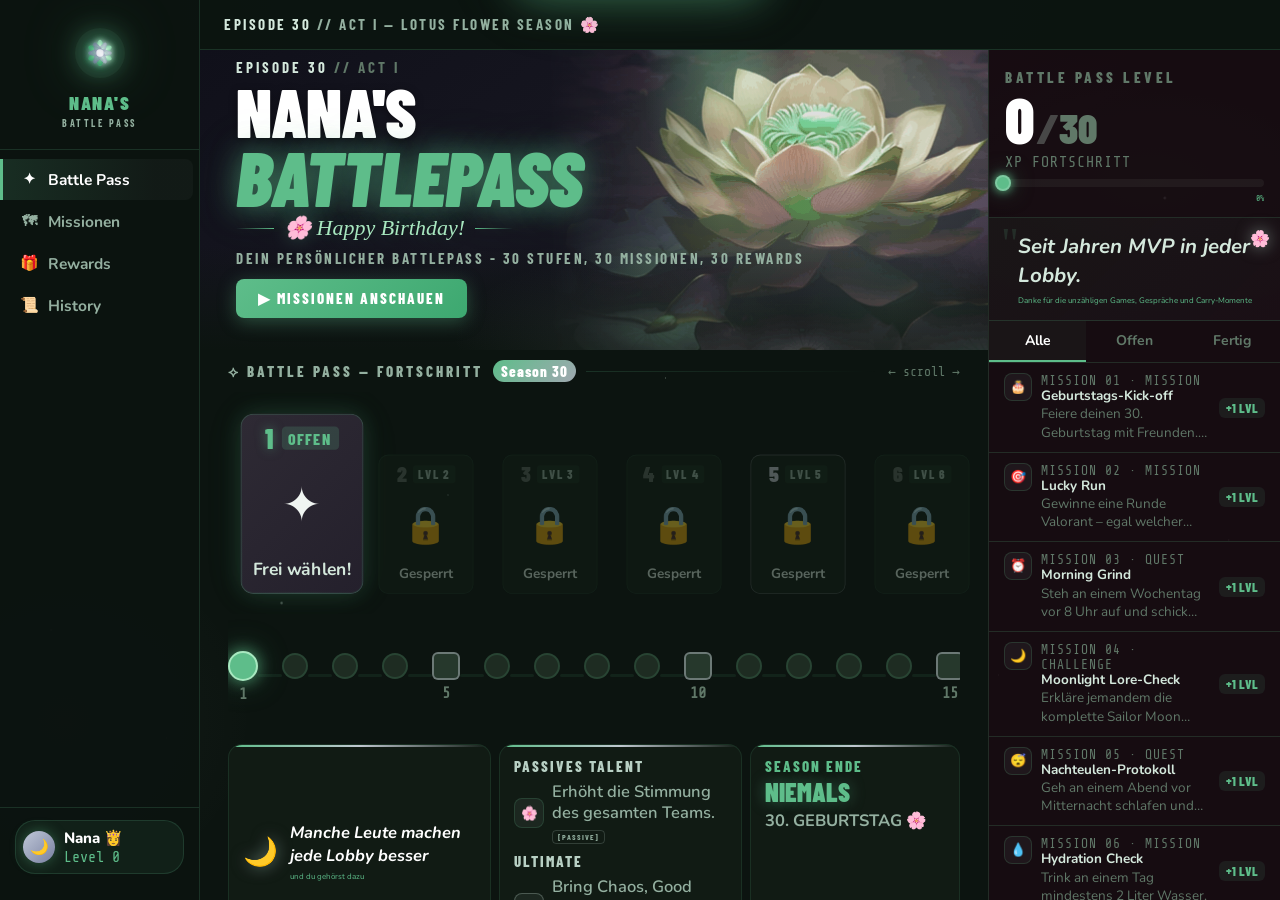
==== commit 01a4ffe1: "Mobile UI: Seitennavigation entfernt, Silberton statt Magenta - Hamburger-Menü und Stats-Button im M" ====
--- a/index.html
+++ b/index.html
@@ -141,7 +141,7 @@
 .pchip:hover { background:rgba(94,189,138,.14); border-color:var(--bdrl); }
 .pav {
   width:36px; height:36px;
-  background:linear-gradient(135deg,#ff6b9d,#c03570);
+  background:linear-gradient(135deg,#c0c8d8,#7880a0);
   display:flex; align-items:center; justify-content:center;
   border-radius:50%; font-size:13.5px;
   box-shadow:0 0 14px rgba(94,189,138,.4);
@@ -165,9 +165,9 @@
   position:absolute; inset:0;
   background:
     linear-gradient(to bottom, transparent 65%, var(--bg0) 100%),
-    radial-gradient(ellipse 60% 130% at 82% 50%,rgba(210,60,110,.22) 0%,transparent 60%),
-    radial-gradient(ellipse 50% 70% at 96% 15%,rgba(200,140,60,.12) 0%,transparent 50%),
-    linear-gradient(145deg,#160a10 0%,#1e0e18 45%,#160c10 100%);
+    radial-gradient(ellipse 60% 130% at 82% 50%,rgba(160,170,200,.18) 0%,transparent 60%),
+    radial-gradient(ellipse 50% 70% at 96% 15%,rgba(180,185,200,.12) 0%,transparent 50%),
+    linear-gradient(145deg,#10101a 0%,#161620 45%,#101018 100%);
 }
 /* petal glows */
 .h-petals {
@@ -320,7 +320,7 @@
 }
 .bpc.cur {
   border:none;
-  background:linear-gradient(135deg,#3c1828,#2e1020);
+  background:linear-gradient(135deg,#2e2a34,#24202c);
   box-shadow:0 0 20px rgba(94,189,138,.18),0 0 40px rgba(94,189,138,.07);
   animation:none;
   position:relative;
@@ -336,7 +336,7 @@
     transparent 0deg,
     transparent 290deg,
     rgba(94,189,138,.25) 320deg,
-    rgba(255,210,225,1) 355deg,
+    rgba(220,225,235,1) 355deg,
     transparent 360deg
   );
   -webkit-mask:linear-gradient(#fff 0 0) content-box,linear-gradient(#fff 0 0);
@@ -776,8 +776,8 @@
   /* ── Topbar ── */
   .top { padding:0 12px; gap:8px; }
   .top-ep { font-size:10px; letter-spacing:1.5px; overflow:hidden; white-space:nowrap; text-overflow:ellipsis; max-width:calc(100vw - 180px); }
-  .mob-menu-btn { display:block; }
-  .mob-rcol-btn { display:flex; align-items:center; gap:5px; }
+  .mob-menu-btn { display:none !important; }
+  .mob-rcol-btn { display:none !important; }
   .pchip { padding:5px 10px 5px 5px; gap:7px; }
   .pav { width:28px; height:28px; font-size:12px; }
   .pnm { font-size:11px; }
@@ -876,8 +876,8 @@
           <stop offset="100%" stop-color="#3da870"/>
         </radialGradient>
         <radialGradient id="pg2" cx="50%" cy="30%" r="65%">
-          <stop offset="0%" stop-color="#ffb3d0"/>
-          <stop offset="100%" stop-color="#c03570"/>
+          <stop offset="0%" stop-color="#d8dce8"/>
+          <stop offset="100%" stop-color="#7880a0"/>
         </radialGradient>
       </defs>
       <!-- soft bg circle -->
@@ -1393,7 +1393,7 @@
 function confetti() {
   const c  = $('cfl');
   c.innerHTML = '';
-  const cs = ['#ff6b9d','#c4b5fd','#fda4c0','#a78bfa','#ffffff','#fde68a','#f0abcc','#e879a6'];
+  const cs = ['#c0c8d8','#b8c0d0','#d0d4e0','#a8b0c0','#ffffff','#e0e4ec','#9098a8','#d8dce8'];
   for (let i = 0; i < 80; i++) {
     const p = document.createElement('div');
     p.className = 'cfp';
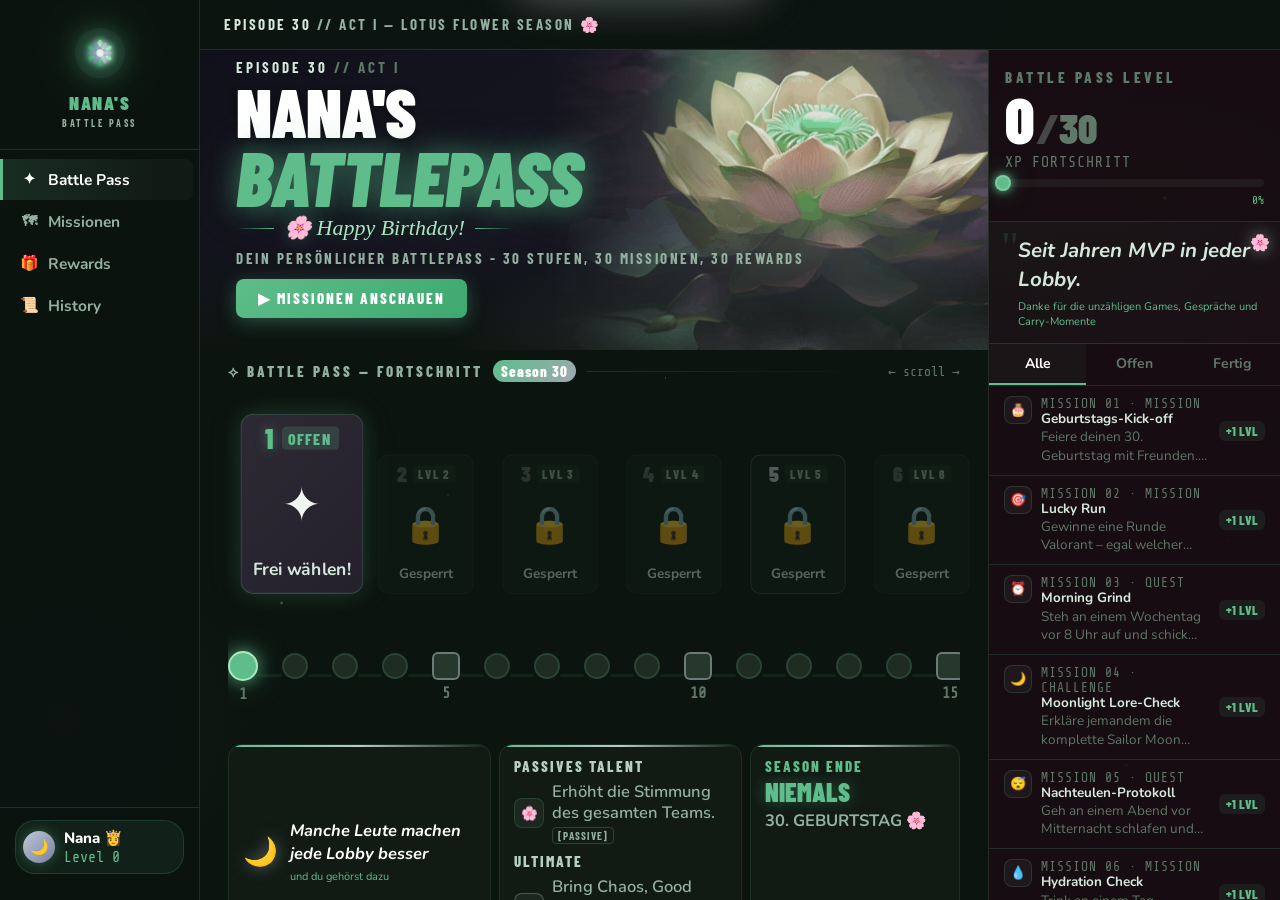
==== commit e7d65300: "Dialoge auf silbriges Farbschema anpassen, kleine Texte vergrößern, Mobile-Hero-Clipping beheben - M" ====
--- a/index.html
+++ b/index.html
@@ -481,23 +481,23 @@
   letter-spacing:2.5px; color:var(--pink); text-transform:uppercase;
   margin-bottom:8px; display:flex; justify-content:space-between; align-items:center;
 }
-.bb-timer { font-family:var(--fm); font-size:8px; color:var(--muted2); display:flex; align-items:center; gap:3px; }
+.bb-timer { font-family:var(--fm); font-size:11px; color:var(--muted2); display:flex; align-items:center; gap:3px; }
 .dm { display:flex; align-items:center; gap:7px; margin-bottom:5px; }
 .dm:last-child { margin-bottom:0; }
 .dm-i { width:16px; height:16px; border-radius:50%; border:1px solid var(--bdr); display:flex; align-items:center; justify-content:center; font-size:13px; flex-shrink:0; }
 .dm-t { flex:1; font-size:16.5px; font-weight:600; color:var(--muted); white-space:nowrap; overflow:hidden; text-overflow:ellipsis; }
-.dm-p { font-family:var(--fm); font-size:8px; color:var(--muted2); flex-shrink:0; }
+.dm-p { font-family:var(--fm); font-size:11px; color:var(--muted2); flex-shrink:0; }
 .dm-x { font-family:var(--ft); font-size:15.5px; font-weight:800; color:var(--pink); flex-shrink:0; }
 
 .bq-ic { font-size:28px; flex-shrink:0; filter:drop-shadow(0 0 8px rgba(184,208,196,.5)); }
 .bq-t { font-family:var(--fb); font-size:16.5px; font-weight:700; font-style:italic; color:#fff; line-height:1.4; }
-.bq-f { font-size:8px; color:var(--pink); margin-top:4px; }
+.bq-f { font-size:11px; color:var(--pink); margin-top:4px; }
 
 .ab-h { font-family:var(--ft); font-size:15px; font-weight:800; letter-spacing:2px; color:var(--lav); text-transform:uppercase; margin-bottom:6px; }
 .ab-c { display:flex; align-items:center; gap:8px; margin-bottom:6px; }
 .ab-i { width:30px; height:30px; border:1px solid var(--bdr); border-radius:8px; background:rgba(184,208,196,.07); display:flex; align-items:center; justify-content:center; font-size:13.5px; flex-shrink:0; }
 .ab-t { font-size:16.5px; font-weight:600; color:var(--muted); line-height:1.3; }
-.ab-tag { font-family:var(--ft); font-size:8px; font-weight:700; letter-spacing:1px; color:var(--lav2); border:1px solid rgba(184,208,196,.2); border-radius:4px; display:inline-block; padding:1px 5px; margin-top:2px; }
+.ab-tag { font-family:var(--ft); font-size:11px; font-weight:700; letter-spacing:1px; color:var(--lav2); border:1px solid rgba(184,208,196,.2); border-radius:4px; display:inline-block; padding:1px 5px; margin-top:2px; }
 
 .s-l { font-family:var(--ft); font-size:15px; font-weight:800; letter-spacing:2px; color:var(--pink); text-transform:uppercase; margin-bottom:4px; }
 .s-d { font-family:var(--ft); font-size:26px; font-weight:900; color:var(--pink); line-height:1; text-shadow:0 0 16px rgba(94,189,138,.4); }
@@ -535,7 +535,7 @@
   box-shadow:0 0 10px var(--pink),0 0 22px rgba(94,189,138,.5);
   border:2px solid rgba(220,240,228,.25);
 }
-.xp-p { font-family:var(--fm); font-size:8px; color:var(--pink); text-align:right; margin-top:7px; }
+.xp-p { font-family:var(--fm); font-size:11px; color:var(--pink); text-align:right; margin-top:7px; }
 
 .rq {
   padding:14px 15px; border-bottom:1px solid var(--bdr);
@@ -544,7 +544,7 @@
 }
 .rq-qm { position:absolute; top:4px; left:12px; font-family:Georgia,serif; font-size:44px; color:var(--pink); opacity:.14; line-height:1; }
 .rq-t { font-family:var(--fb); font-size:20.5px; font-weight:700; font-style:italic; color:var(--tx2); line-height:1.42; padding-left:14px; position:relative; z-index:1; }
-.rq-f { font-size:8px; color:var(--pink); margin-top:5px; padding-left:14px; }
+.rq-f { font-size:11px; color:var(--pink); margin-top:5px; padding-left:14px; }
 .rq-m { position:absolute; right:10px; top:10px; filter:drop-shadow(0 0 8px rgba(184,208,196,.55)); }
 
 .rt { display:flex; border-bottom:1px solid var(--bdr); flex-shrink:0; }
@@ -586,23 +586,23 @@
 /* ── MODALS ── */
 .ov {
   position:fixed; inset:0;
-  background:rgba(10,5,22,.85);
+  background:rgba(14,16,24,.85);
   backdrop-filter:blur(12px); z-index:1000;
   display:flex; align-items:center; justify-content:center;
   opacity:0; pointer-events:none; transition:opacity .22s;
 }
 .ov.open { opacity:1; pointer-events:all; }
 .mdl {
-  background:linear-gradient(135deg,#221018,#2e1420,#1c0c14);
-  border:1px solid rgba(94,189,138,.28);
+  background:linear-gradient(135deg,#1e2028,#2a2e38,#1a1e26);
+  border:1px solid rgba(192,200,208,.28);
   width:430px; max-width:94vw; border-radius:20px;
   position:relative;
-  box-shadow:0 24px 80px rgba(0,0,0,.6),0 0 40px rgba(94,189,138,.08);
+  box-shadow:0 24px 80px rgba(0,0,0,.6),0 0 40px rgba(192,200,208,.10);
   transform:scale(.92) translateY(14px);
   transition:transform .28s cubic-bezier(.34,1.56,.64,1);
 }
 .ov.open .mdl { transform:scale(1) translateY(0); }
-.mdl::before { content:''; position:absolute; top:0; left:0; right:0; height:2px; background:linear-gradient(90deg,transparent,var(--pink),var(--gold),transparent); border-radius:20px 20px 0 0; }
+.mdl::before { content:''; position:absolute; top:0; left:0; right:0; height:2px; background:linear-gradient(90deg,transparent,var(--gold),var(--gold2),transparent); border-radius:20px 20px 0 0; }
 .mx { position:absolute; top:12px; right:14px; background:rgba(220,240,228,.07); border:none; color:var(--muted); font-size:14.5px; cursor:pointer; z-index:5; width:28px; height:28px; border-radius:50%; display:flex; align-items:center; justify-content:center; transition:all .15s; }
 .mx:hover { color:#fff; background:rgba(94,189,138,.2); }
 .mb { padding:30px 28px 24px; text-align:center; }
@@ -616,30 +616,30 @@
 .rw-badge { font-family:var(--ft); font-size:13px; font-weight:800; letter-spacing:3px; color:var(--pink); border:1px solid rgba(94,189,138,.35); border-radius:6px; display:inline-block; padding:3px 10px; text-transform:uppercase; margin-bottom:18px; }
 .rw-box {
   width:114px; height:114px; margin:0 auto 12px;
-  background:linear-gradient(135deg,#1e0a12,#2e1020);
-  border:2px solid rgba(94,189,138,.4); border-radius:18px;
+  background:linear-gradient(135deg,#1e2028,#2a2e38);
+  border:2px solid rgba(192,200,208,.4); border-radius:18px;
   display:flex; align-items:center; justify-content:center;
   font-size:50px; cursor:pointer;
-  box-shadow:0 0 25px rgba(94,189,138,.15),inset 0 0 20px rgba(94,189,138,.05);
+  box-shadow:0 0 25px rgba(192,200,208,.15),inset 0 0 20px rgba(192,200,208,.05);
   animation:rwf 2.5s ease-in-out infinite; transition:transform .2s;
 }
-.rw-box:hover { transform:scale(1.07) translateY(-5px); box-shadow:0 8px 35px rgba(94,189,138,.3); }
+.rw-box:hover { transform:scale(1.07) translateY(-5px); box-shadow:0 8px 35px rgba(192,200,208,.3); }
 @keyframes rwf { 0%,100% { transform:translateY(0); } 50% { transform:translateY(-6px); } }
-.rw-hint { font-family:var(--ft); font-size:8px; font-weight:800; letter-spacing:2px; color:var(--pink); text-transform:uppercase; animation:rwb 1.3s infinite; }
+.rw-hint { font-family:var(--ft); font-size:12px; font-weight:800; letter-spacing:2px; color:var(--pink); text-transform:uppercase; animation:rwb 1.3s infinite; }
 @keyframes rwb { 0%,100% { opacity:1; } 50% { opacity:.2; } }
 .rw-rev { display:none; text-align:center; }
 .rw-rev.show { display:block; animation:rwi .35s cubic-bezier(.34,1.56,.64,1); }
 @keyframes rwi { from{opacity:0;transform:scale(.75)} to{opacity:1;transform:scale(1)} }
 .rw-nm { font-family:var(--ft); font-size:27px; font-weight:900; color:var(--gold); text-transform:uppercase; text-shadow:0 0 20px rgba(192,200,208,.55); margin-bottom:8px; letter-spacing:1px; }
-.rw-rd { font-size:8px; color:var(--muted); line-height:1.6; max-width:300px; margin:0 auto; }
+.rw-rd { font-size:13px; color:var(--muted); line-height:1.6; max-width:300px; margin:0 auto; }
 
 /* ── LEVEL UP TOAST ── */
 .lu {
   position:fixed; top:-100px; left:50%; transform:translateX(-50%); z-index:2000;
-  background:linear-gradient(135deg,#220e18,#2e1422);
-  border:2px solid var(--pink); padding:12px 36px;
+  background:linear-gradient(135deg,#1e2028,#2a2e38);
+  border:2px solid var(--gold); padding:12px 36px;
   text-align:center; min-width:200px; border-radius:16px;
-  box-shadow:0 8px 40px rgba(94,189,138,.45),0 0 80px rgba(94,189,138,.15);
+  box-shadow:0 8px 40px rgba(192,200,208,.35),0 0 80px rgba(192,200,208,.12);
   transition:top .55s cubic-bezier(.34,1.56,.64,1);
 }
 .lu.show { top:24px; }
@@ -787,7 +787,7 @@
   .cnt { flex-direction:column; }
 
   /* ── Hero ── */
-  .hero { height:200px; }
+  .hero { height:auto; min-height:220px; overflow:visible; }
   .htxt { padding:0 18px 20px; }
   .h-title { font-size:42px; }
   .h-title-k { font-size:50px; }
@@ -851,7 +851,7 @@
 @media (max-width: 400px) {
   .h-title { font-size:34px; }
   .h-title-k { font-size:40px; }
-  .hero { height:180px; }
+  .hero { height:auto; min-height:200px; }
   .h-moon-wrap { width:130px; height:130px; }
   .bpc { width:84px; min-width:84px; }
   .bpc-ic { font-size:36px; }
